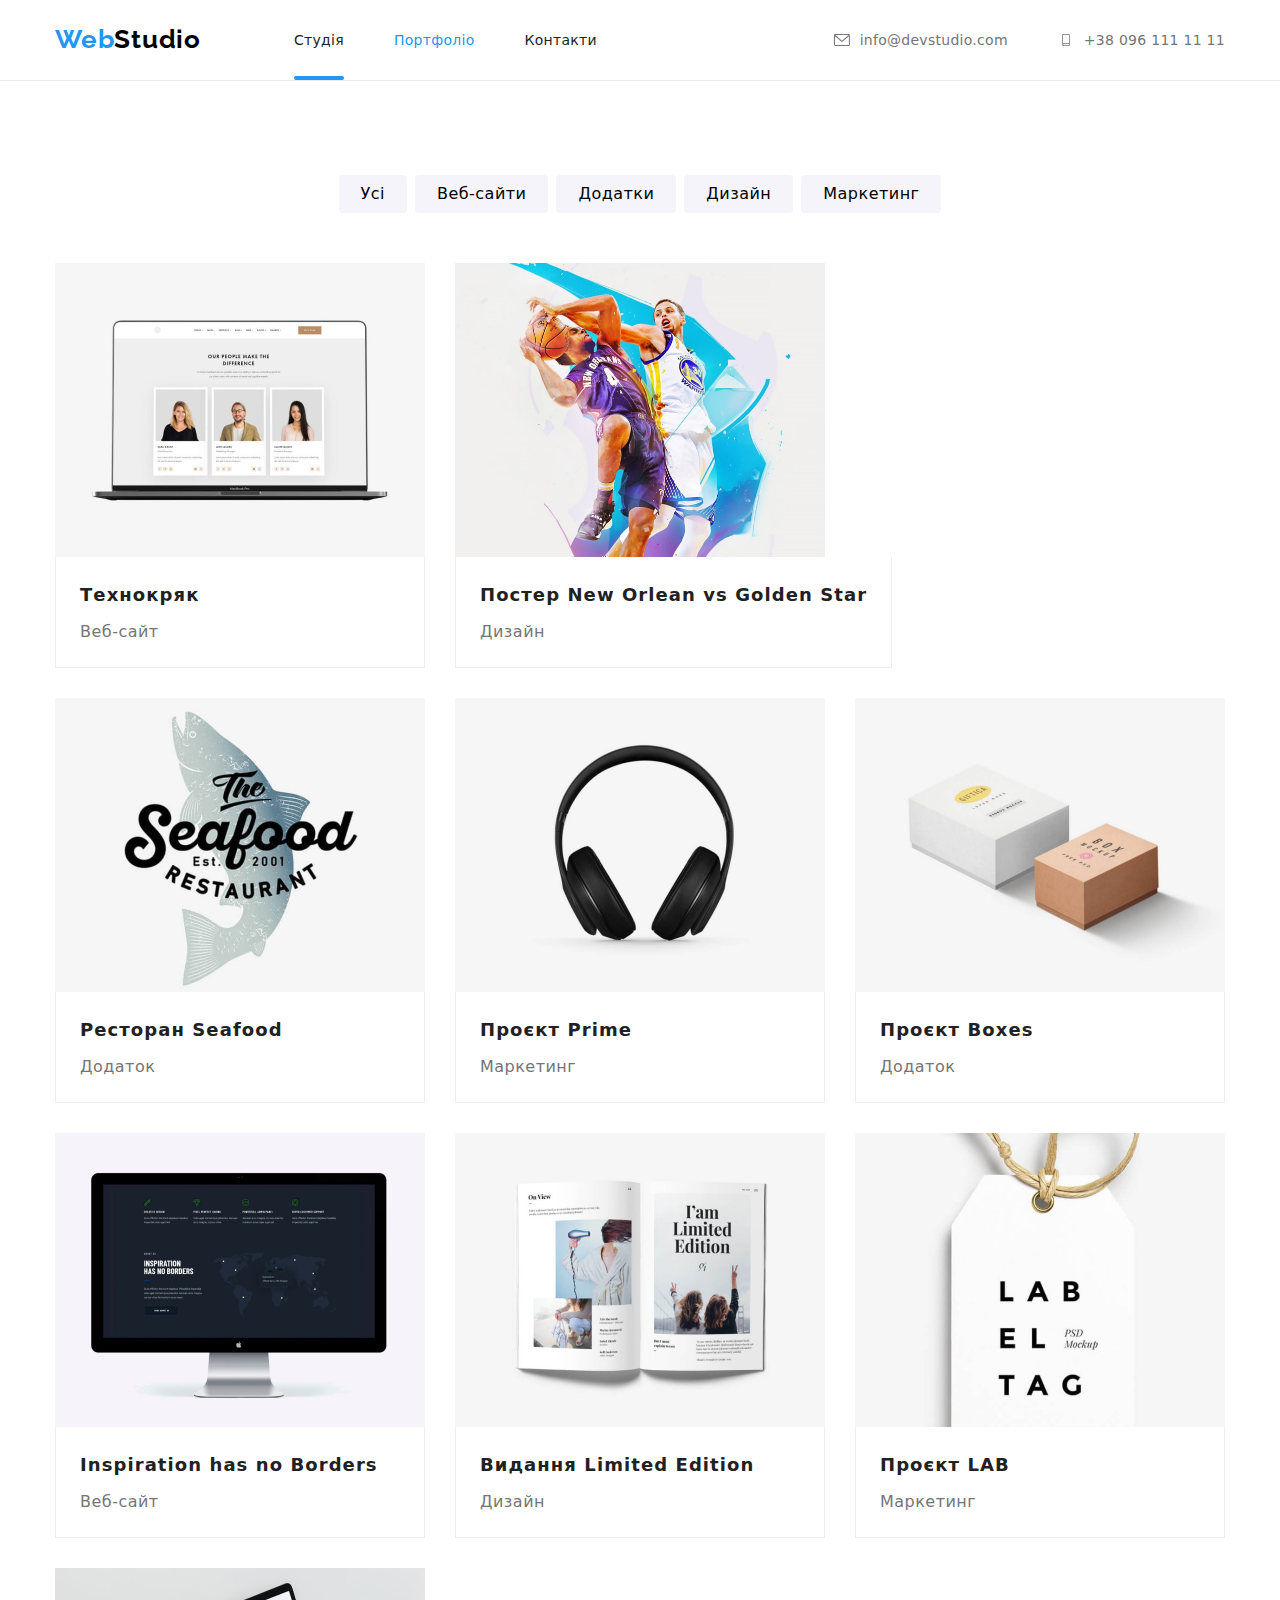
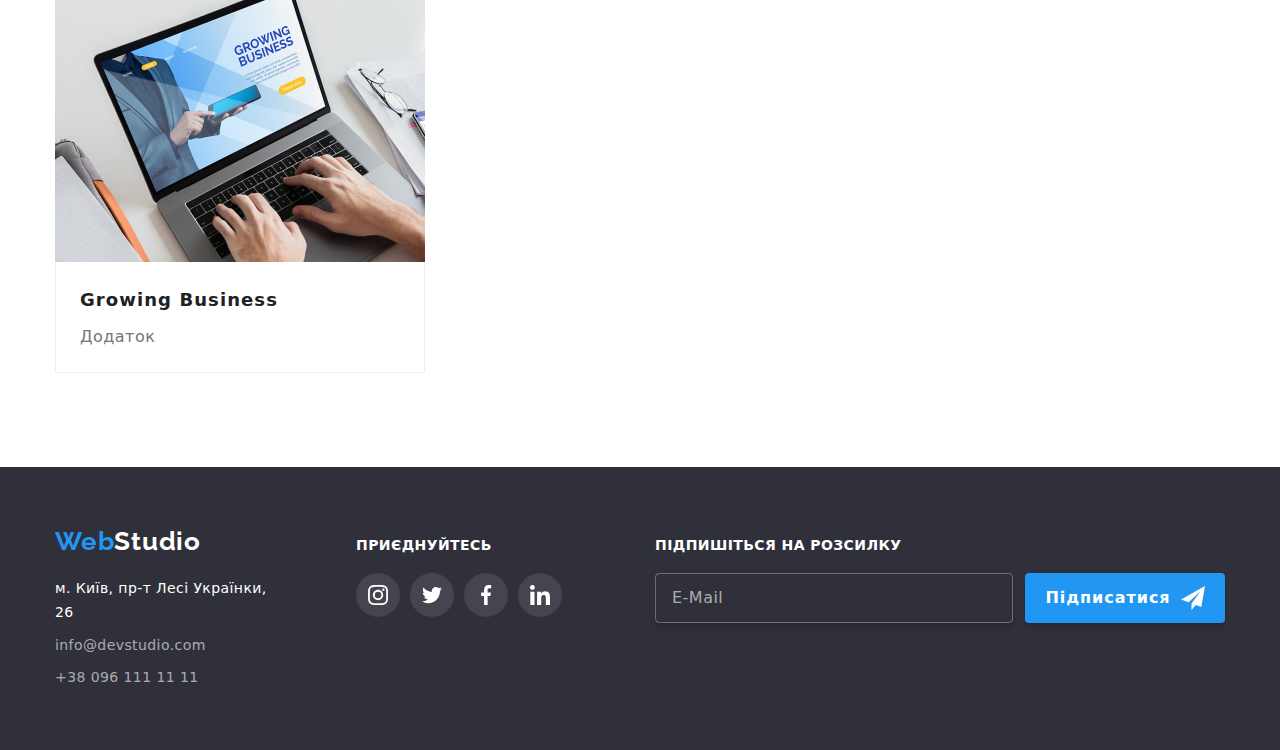
==== portfolio.html @ 6790bcce "Initial commit" ====
<!DOCTYPE html>
<html lang="en">
  <head>
    <meta charset="UTF-8" />
    <meta name="viewport" content="width=device-width, initial-scale=1.0" />
    <title>Портфоліо</title>
    <link rel="stylesheet" href="./css/main.min.css" />
    <link rel="preconnect" href="https://fonts.googleapis.com" />
    <link rel="preconnect" href="https://fonts.gstatic.com" crossorigin />
    <link
      rel="stylesheet"
      href="https://cdnjs.cloudflare.com/ajax/libs/modern-normalize/2.0.0/modern-normalize.min.css"
    />
    <link
      href="https://fonts.googleapis.com/css2?family=Raleway:wght@700&family=Roboto:wght@400;500;700;900&display=swap"
      rel="stylesheet"
    />
  </head>
  <body>
    <header>
      <div class="container">
        <nav class="nav">
          <a href="./index.html" class="nav__logo"
            >Web<span style="color: #000">Studio</span></a
          >

          <ul class="nav__list">
            <li class="nav__item">
              <a href="./index.html" class="nav__page nav__page-current">Студія</a>
            </li>
            <li class="nav__item">
              <a href="./portfolio.html" class="nav__page" style="color: #2196f3"
                >Портфоліо</a
              >
            </li>
            <li class="nav__item"><a href="" class="nav__page">Контакти</a></li>
          </ul>
        </nav>
        <ul class="header-list">
          <li class="header-list__item">
            <a href="mailto:info@devstudio.com" class="header-list__link"
              ><svg class="header-list__icon" width="16" height="12">
                <use href="./images/symbol-defs.svg#icon-envelope"></use>
              </svg>
              info@devstudio.com
            </a>
          </li>
          <li class="header-list__item">
            <a href="tel:+380961111111" class="header-list__link"
              ><svg class="header-list__icon" width="16" height="12">
                <use href="./images/symbol-defs.svg#icon-smartphone"></use>
              </svg>
              +38 096 111 11 11</a
            >
          </li>
        </ul>
      </div>
    </header>
    <main>
      <section>
        <div class="container">
          <!-- <h1>Портфоліо</h1> -->
          <ul class="filter-list">
            <li class="filter-list__item">
              <button type="button" class="filter-list__btn">Усі</button>
            </li>
            <li class="filter-list__item">
              <button type="button" class="filter-list__btn">Веб-сайти</button>
            </li>
            <li class="filter-list__item">
              <button type="button" class="filter-list__btn">Додатки</button>
            </li>
            <li class="filter-list__item">
              <button type="button" class="filter-list__btn">Дизайн</button>
            </li>
            <li class="filter-list__item">
              <button type="button" class="filter-list__btn">Маркетинг</button>
            </li>
          </ul>
          <ul class="cards-list">
            <li class="cards-list__item">
              <a href="" class="cards-list__card">
                <div class="cards-list__thumb">
                  <img
                    src="./images/project1.jpg"
                    alt="Ноутбук з карточками членів команди"
                    width="370"
                    height="294"
                  />
                  <div class="cards-list__filling">
                    <p class="cards-list__text">
                      Ресурс пропонує комплексні пропозиції з різним рівнем
                      функціоналу та сервісів. Все це дозволить відвідувачу
                      отримати вичерпні відомості про компанію чи приватну
                      особу.
                    </p>
                  </div>
                </div>
                <div class="cards-list__border">
                  <h2 class="cards-list__sub-title">Технокряк</h2>
                  <p class="cards-list__filter">Веб-сайт</p>
                </div>
              </a>
            </li>
            <li class="cards-list__item">
              <a href="" class="cards-list__card"
                ><div class="cards-list__thumb">
                  <img
                    src="./images/project2.jpg"
                    alt="Постер з баскетболістами"
                    width="370"
                    height="294"
                  />
                  <div class="cards-list__filling">
                    <p class="cards-list__text">
                      Ресурс пропонує комплексні пропозиції з різним рівнем
                      функціоналу та сервісів. Все це дозволить відвідувачу
                      отримати вичерпні відомості про компанію чи приватну
                      особу.
                    </p>
                  </div>
                </div>
                <div class="cards-list__border">
                  <h2 class="cards-list__sub-title">
                    Постер New Orlean vs Golden Star
                  </h2>
                  <p class="cards-list__filter">Дизайн</p>
                </div>
              </a>
            </li>
            <li class="cards-list__item">
              <a href="" class="cards-list__card"
                ><div class="cards-list__thumb">
                  <img
                    src="./images/project3.jpg"
                    width="370"
                    height="294"
                    alt="Емблема ресторану"
                  />
                  <div class="cards-list__filling">
                    <p class="cards-list__text">
                      Ресурс пропонує комплексні пропозиції з різним рівнем
                      функціоналу та сервісів. Все це дозволить відвідувачу
                      отримати вичерпні відомості про компанію чи приватну
                      особу.
                    </p>
                  </div>
                </div>
                <div class="cards-list__border">
                  <h2 class="cards-list__sub-title">Ресторан Seafood</h2>
                  <p class="cards-list__filter">Додаток</p>
                </div>
              </a>
            </li>
            <li class="cards-list__item">
              <a href="" class="cards-list__card"
                ><div class="cards-list__thumb">
                  <img
                    src="./images/project4.jpg"
                    width="370"
                    height="294"
                    alt="Безпровідні навушники"
                  />
                  <div class="cards-list__filling">
                    <p class="cards-list__text">
                      Ресурс пропонує комплексні пропозиції з різним рівнем
                      функціоналу та сервісів. Все це дозволить відвідувачу
                      отримати вичерпні відомості про компанію чи приватну
                      особу.
                    </p>
                  </div>
                </div>
                <div class="cards-list__border">
                  <h2 class="cards-list__sub-title">Проєкт Prime</h2>
                  <p class="cards-list__filter">Маркетинг</p>
                </div>
              </a>
            </li>
            <li class="cards-list__item">
              <a href="" class="cards-list__card"
                ><div class="cards-list__thumb">
                  <img
                    src="./images/project5.jpg"
                    width="370"
                    height="294"
                    alt="Маленькі кообочки"
                  />
                  <div class="cards-list__filling">
                    <p class="cards-list__text">
                      Ресурс пропонує комплексні пропозиції з різним рівнем
                      функціоналу та сервісів. Все це дозволить відвідувачу
                      отримати вичерпні відомості про компанію чи приватну
                      особу.
                    </p>
                  </div>
                </div>
                <div class="cards-list__border">
                  <h2 class="cards-list__sub-title">Проєкт Boxes</h2>
                  <p class="cards-list__filter">Додаток</p>
                </div>
              </a>
            </li>
            <li class="cards-list__item">
              <a href="" class="cards-list__card"
                ><div class="cards-list__thumb">
                  <img
                    src="./images/project6.jpg"
                    width="370"
                    height="294"
                    alt="Монітор комп'ютера"
                  />
                  <div class="cards-list__filling">
                    <p class="cards-list__text">
                      Ресурс пропонує комплексні пропозиції з різним рівнем
                      функціоналу та сервісів. Все це дозволить відвідувачу
                      отримати вичерпні відомості про компанію чи приватну
                      особу.
                    </p>
                  </div>
                </div>
                <div class="cards-list__border">
                  <h2 class="cards-list__sub-title">
                    Inspiration has no Borders
                  </h2>
                  <p class="cards-list__filter">Веб-сайт</p>
                </div>
              </a>
            </li>
            <li class="cards-list__item">
              <a href="" class="cards-list__card"
                ><div class="cards-list__thumb">
                  <img
                    src="./images/project7.jpg"
                    width="370"
                    height="294"
                    alt="Глянцевий журнал"
                  />
                  <div class="cards-list__filling">
                    <p class="cards-list__text">
                      Ресурс пропонує комплексні пропозиції з різним рівнем
                      функціоналу та сервісів. Все це дозволить відвідувачу
                      отримати вичерпні відомості про компанію чи приватну
                      особу.
                    </p>
                  </div>
                </div>
                <div class="cards-list__border">
                  <h2 class="cards-list__sub-title">Видання Limited Edition</h2>
                  <p class="cards-list__filter">Дизайн</p>
                </div>
              </a>
            </li>
            <li class="cards-list__item">
              <a href="" class="cards-list__card"
                ><div class="cards-list__thumb">
                  <img
                    src="./images/project8.jpg"
                    width="370"
                    height="294"
                    alt="Бірка"
                  />
                  <div class="cards-list__filling">
                    <p class="cards-list__text">
                      Ресурс пропонує комплексні пропозиції з різним рівнем
                      функціоналу та сервісів. Все це дозволить відвідувачу
                      отримати вичерпні відомості про компанію чи приватну
                      особу.
                    </p>
                  </div>
                </div>
                <div class="cards-list__border">
                  <h2 class="cards-list__sub-title">Проєкт LAB</h2>
                  <p class="cards-list__filter">Маркетинг</p>
                </div>
              </a>
            </li>
            <li class="cards-list__item">
              <a href="" class="cards-list__card"
                ><div class="cards-list__thumb">
                  <img
                    src="./images/project9.jpg"
                    width="370"
                    height="294"
                    alt="Руки людини на клавіатурі ноутбука"
                  />
                  <div class="cards-list__filling">
                    <p class="cards-list__text">
                      Ресурс пропонує комплексні пропозиції з різним рівнем
                      функціоналу та сервісів. Все це дозволить відвідувачу
                      отримати вичерпні відомості про компанію чи приватну
                      особу.
                    </p>
                  </div>
                </div>
                <div class="cards-list__border">
                  <h2 class="cards-list__sub-title">Growing Business</h2>
                  <p class="cards-list__filter">Додаток</p>
                </div>
              </a>
            </li>
          </ul>
        </div>
      </section>
    </main>
    <footer class="footer">
      <div class="container">
        <div class="footer__main-block">
          <a href="./index.html" class="logo footer__logo"
            >Web<span style="color: #fff">Studio</span></a
          >
          <address>
            <p class="footer__adress">м. Київ, пр-т Лесі Українки, 26</p>
            <a href="mailto:info@devstudio.com" class="footer__appeal"
              >info@devstudio.com</a
            >
            <a href="tel:+380961111111" class="footer__appeal"
              >+38 096 111 11 11</a
            >
          </address>
        </div>
        <div class="footer__social">
          <p class="footer__header">Приєднуйтесь</p>
          <ul class="footer__socialmed">
            <li class="footer__link">
              <a href="" class="footer__icon"
                ><svg width="20" height="20">
                  <use
                    href="./images/symbol-defs.svg#icon-instagram"
                  ></use></svg></a>
            </li>
            <li class="footer__link">
              <a href="" class="footer__icon"
                ><svg width="20" height="20">
                  <use
                    href="./images/symbol-defs.svg#icon-twitter-1"
                  ></use></svg ></a>
            </li>
            <li class="footer__link">
              <a href="" class="footer__icon"
                ><svg width="20" height="20">
                  <use href="./images/symbol-defs.svg#icon-facebook"></use></svg></a>
            </li>
            <li class="footer__link">
              <a href="" class="footer__icon"
                ><svg width="20" height="20">
                  <use href="./images/symbol-defs.svg#icon-linkedin"></use></svg ></a>
            </li>
          </ul>
        </div>
        <div class="footer__email-block">
          <h2 class="footer__email-header">Підпишіться на розсилку</h2>
          <form class="footer__form">
            <input
              type="email"
              name="email"
              placeholder="E-Mail"
              class="footer__input"
            />
            <button class="footer__button" type="submit">
              <span class="footer__button-text">Підписатися</span>
              <svg width="24" height="24">
                <use href="./images/symbol-defs.svg#icon-send"></use>
              </svg>
            </button>
          </form>
        </div>
      </div>
    </footer>
  </body>
</html>
---- css/main.min.css ----
body{font-family:"Roboto",sans-serif;letter-spacing:.02em;font-weight:500;font-size:14px;color:#212121;margin:0;padding:0}.container{width:1200px;margin-left:auto;margin-right:auto;padding-left:15px;padding-right:15px}header{border-bottom:1px #ececec solid}header .container{display:-webkit-box;display:-ms-flexbox;display:flex;-webkit-box-align:center;-ms-flex-align:center;align-items:center}h1,h2,h3,ul,p{margin-top:0;margin-bottom:0;padding:0}section{padding-top:94px;padding-bottom:94px}img{display:block}ul{list-style-type:none}.header-list{display:-webkit-box;display:-ms-flexbox;display:flex;margin-left:auto;white-space:nowrap}.header-list .header-list__item+.header-list__item{margin-left:50px}.header-list__link{display:-webkit-box;display:-ms-flexbox;display:flex;-webkit-box-align:center;-ms-flex-align:center;align-items:center;padding-top:32px;padding-bottom:32px;color:#757575;text-decoration:none;-webkit-transition:color 250ms cubic-bezier(0.4, 0, 0.2, 1);transition:color 250ms cubic-bezier(0.4, 0, 0.2, 1)}.header-list__link:hover,.header-list__link:focus{color:#2196f3}.header-list__icon{fill:#757575;margin-right:10px;-webkit-transition:fill 250ms cubic-bezier(0.4, 0, 0.2, 1);transition:fill 250ms cubic-bezier(0.4, 0, 0.2, 1)}.header-list__link:hover .header-list__icon,.header-list__link:focus .header-list__icon{fill:#2196f3}.nav{display:-webkit-box;display:-ms-flexbox;display:flex;-webkit-box-align:center;-ms-flex-align:center;align-items:center}.nav__list{display:-webkit-box;display:-ms-flexbox;display:flex;-webkit-box-align:center;-ms-flex-align:center;align-items:center}.nav__item:not(:first-child){margin-left:50px}.nav__logo{display:inline-block;font-family:"Raleway",sans-serif;text-decoration:none;font-weight:700;font-size:26px;letter-spacing:.03em;color:#2196f3;margin-right:93px}.nav__page{display:block;text-decoration:none;font-weight:500;font-size:14px;letter-spacing:.02em;color:#212121;padding-top:32px;padding-bottom:32px;-webkit-transition:color 250ms cubic-bezier(0.4, 0, 0.2, 1);transition:color 250ms cubic-bezier(0.4, 0, 0.2, 1)}.nav__page:hover,.nav__page:focus{color:#2196f3}.nav__page-current{position:relative}.nav__page-current::after{content:"";display:block;border-radius:2px;width:100%;height:4px;background:#2196f3;position:absolute;left:0;bottom:0}.hero{background-color:#2f303a;padding-bottom:280px;text-align:center;padding-top:200px;padding-bottom:200px;background-image:-webkit-gradient(linear, left top, left bottom, from(rgba(47, 48, 58, 0.4)), to(rgba(47, 48, 58, 0.4))),url(../images/background-img.jpg);background-image:linear-gradient(rgba(47, 48, 58, 0.4), rgba(47, 48, 58, 0.4)),url(../images/background-img.jpg);background-size:cover;background-position:center;max-width:1600px;margin-right:auto;margin-left:auto}.hero__h1{display:inline-block;font-weight:900;font-size:44px;line-height:136%;letter-spacing:.06em;text-transform:uppercase;text-align:center;color:#fff;width:696px;min-height:120px;margin-bottom:30px}.hero__main-but{display:block;background-color:#2196f3;min-width:216px;height:50px;border-radius:4px;border:none;-webkit-box-shadow:0 4px 4px 0 rgba(0,0,0,.15);box-shadow:0 4px 4px 0 rgba(0,0,0,.15);color:#fff;font-weight:700;font-size:16px;line-height:187%;letter-spacing:.06em;text-align:center;cursor:pointer;margin:auto;-webkit-transition:background-color 250ms cubic-bezier(0.4, 0, 0.2, 1);transition:background-color 250ms cubic-bezier(0.4, 0, 0.2, 1)}.hero__main-but:active{background-color:#188ce8}.backdrop{position:fixed;top:0;left:0;width:100%;height:100%;background:rgba(0,0,0,.2);z-index:2;-webkit-transform:scale(100%);transform:scale(100%);-webkit-transition:visibility 250ms cubic-bezier(0.4, 0, 0.2, 1),opacity 250ms cubic-bezier(0.4, 0, 0.2, 1);transition:visibility 250ms cubic-bezier(0.4, 0, 0.2, 1),opacity 250ms cubic-bezier(0.4, 0, 0.2, 1)}.backdrop.is-hidden{opacity:0;visibility:hidden;pointer-events:none}.modal{position:absolute;top:50%;left:50%;-webkit-transform:translate(-50%, -50%) scale(1);transform:translate(-50%, -50%) scale(1);border-radius:4px;min-width:528px;height:581px;-webkit-box-shadow:0 2px 1px 0 rgba(0,0,0,.2),0 1px 1px 0 rgba(0,0,0,.14),0 1px 3px 0 rgba(0,0,0,.12);box-shadow:0 2px 1px 0 rgba(0,0,0,.2),0 1px 1px 0 rgba(0,0,0,.14),0 1px 3px 0 rgba(0,0,0,.12);background:#fff;-webkit-transition:-webkit-transform 250ms cubic-bezier(0.4, 0, 0.2, 1);transition:-webkit-transform 250ms cubic-bezier(0.4, 0, 0.2, 1);transition:transform 250ms cubic-bezier(0.4, 0, 0.2, 1);transition:transform 250ms cubic-bezier(0.4, 0, 0.2, 1), -webkit-transform 250ms cubic-bezier(0.4, 0, 0.2, 1)}.backdrop.is-hidden .modal.is-hidden{-webkit-transform:translate(-50%, -50%) scale(0.2);transform:translate(-50%, -50%) scale(0.2)}.modal__button{position:absolute;top:8px;right:8px;border-radius:50%;border:1px solid rgba(0,0,0,.1);background-color:#fff;cursor:pointer;display:-webkit-box;display:-ms-flexbox;display:flex;-webkit-box-align:center;-ms-flex-align:center;align-items:center;-webkit-box-pack:center;-ms-flex-pack:center;justify-content:center;width:30px;height:30px;-webkit-transition:fill 250ms cubic-bezier(0.4, 0, 0.2, 1);transition:fill 250ms cubic-bezier(0.4, 0, 0.2, 1)}.modal__button:hover,.modal__button:focus{fill:#2196f3}.modal-form{width:528px;padding-top:40px;padding-left:40px;padding-right:40px;padding-bottom:40px}.modal-form__header{font-weight:700;font-size:20px;letter-spacing:.03em;text-align:center;color:#212121;margin-left:auto;margin-right:auto;margin-bottom:12px}.modal-form__box{display:-webkit-box;display:-ms-flexbox;display:flex;-webkit-box-orient:vertical;-webkit-box-direction:normal;-ms-flex-direction:column;flex-direction:column;position:relative;margin-left:auto;margin-right:auto;margin-top:10px;width:448px;height:58px}.modal-form__label{display:-webkit-box;display:-ms-flexbox;display:flex;-webkit-box-align:center;-ms-flex-align:center;align-items:center;-webkit-box-pack:start;-ms-flex-pack:start;justify-content:flex-start;font-weight:400;font-size:12px;letter-spacing:.01em;color:#757575}.modal-form__input{outline:none;border:1px solid rgba(33,33,33,.2);border-radius:4px;width:448px;height:40px;padding-left:34px;margin-top:4px;-webkit-transition:border 250ms cubic-bezier(0.4, 0, 0.2, 1);transition:border 250ms cubic-bezier(0.4, 0, 0.2, 1)}.modal-form__input:hover,.modal-form__input:focus{border:1px solid #2196f3}.modal-form__icon{position:absolute;top:28px;left:12px;-webkit-transition:fill 250ms cubic-bezier(0.4, 0, 0.2, 1);transition:fill 250ms cubic-bezier(0.4, 0, 0.2, 1)}.modal-form__input:hover+.modal-form__icon,.modal-form__input:focus+.modal-form__icon{fill:#2196f3}.modal-form__comment{display:-webkit-box;display:-ms-flexbox;display:flex;-webkit-box-orient:vertical;-webkit-box-direction:normal;-ms-flex-direction:column;flex-direction:column;position:relative;margin-left:auto;margin-right:auto;margin-bottom:20px;margin-top:10px;width:448px}.modal-form__texarea{display:block;outline:none;border:1px solid rgba(33,33,33,.2);border-radius:4px;width:448px;height:120px;margin-top:4px;padding-left:16px;padding-top:12px;resize:none;-webkit-transition:border 250ms cubic-bezier(0.4, 0, 0.2, 1);transition:border 250ms cubic-bezier(0.4, 0, 0.2, 1)}.modal-form__texarea::-webkit-input-placeholder{font-weight:400;font-size:12px;letter-spacing:.01em;color:rgba(117,117,117,.5)}.modal-form__texarea::-moz-placeholder{font-weight:400;font-size:12px;letter-spacing:.01em;color:rgba(117,117,117,.5)}.modal-form__texarea:-ms-input-placeholder{font-weight:400;font-size:12px;letter-spacing:.01em;color:rgba(117,117,117,.5)}.modal-form__texarea::-ms-input-placeholder{font-weight:400;font-size:12px;letter-spacing:.01em;color:rgba(117,117,117,.5)}.modal-form__texarea::placeholder{font-weight:400;font-size:12px;letter-spacing:.01em;color:rgba(117,117,117,.5)}.modal-form__texarea:hover,.modal-form__texarea:focus{border:1px solid #2196f3}.modal-form__checkbox-label{display:-webkit-box;display:-ms-flexbox;display:flex;-webkit-box-pack:center;-ms-flex-pack:center;justify-content:center;font-weight:400;font-size:14px;line-height:171%;letter-spacing:.03em;color:#757575}.modal-form__checkbox-input{-webkit-appearance:none;-moz-appearance:none;appearance:none}.modal-form__checkbox-icon{display:-webkit-box;display:-ms-flexbox;display:flex;-webkit-box-align:center;-ms-flex-align:center;align-items:center;border-radius:2px;border:#212121 2px solid;width:16px;height:15px;margin-right:8px;background-image:url(../images/icon-check.svg);background-size:contain;background-repeat:no-repeat;background-origin:border;background-position:center;-webkit-transition:background-color 250ms cubic-bezier(0.4, 0, 0.2, 1),border 250ms cubic-bezier(0.4, 0, 0.2, 1);transition:background-color 250ms cubic-bezier(0.4, 0, 0.2, 1),border 250ms cubic-bezier(0.4, 0, 0.2, 1)}.modal-form__checkbox-icon:hover{border:#2196f3 2px solid}.modal-form__checkbox-input:focus+.modal-form__checkbox-icon{border:#2196f3 2px solid}.modal-form__checkbox-input:checked+.modal-form__checkbox-icon{background-color:#188ce8;fill:#fff;border:none}.modal-form__checkbox-text{display:block;text-align:center}.modal-form__contract{color:#2196f3;margin-left:4px}.modal-form__btn{margin-top:30px;border:none;border-radius:4px;width:200px;height:50px;-webkit-box-shadow:0 4px 4px 0 rgba(0,0,0,.15);box-shadow:0 4px 4px 0 rgba(0,0,0,.15);background-color:#2196f3;font-family:"Roboto",sans-serif;font-weight:700;font-size:16px;line-height:1.875;letter-spacing:.06em;text-align:center;color:#fff;-webkit-transition:background-color 250ms cubic-bezier(0.4, 0, 0.2, 1);transition:background-color 250ms cubic-bezier(0.4, 0, 0.2, 1)}.modal-form__btn:hover,.modal-form__btn:focus{background-color:#188ce8}.benefit{font-weight:400;line-height:171%;letter-spacing:.03em;color:#757575;padding-bottom:0}.benefit__block{display:-webkit-box;display:-ms-flexbox;display:flex;-ms-flex-wrap:wrap;flex-wrap:wrap}.benefit__block .benefit__item{width:270px}.benefit__block .benefit__item+.benefit__item{margin-left:30px}.benefit__background-icon{display:-webkit-box;display:-ms-flexbox;display:flex;-webkit-box-pack:center;-ms-flex-pack:center;justify-content:center;-webkit-box-align:center;-ms-flex-align:center;align-items:center;background-color:#f5f4fa;width:270px;height:120px;border-radius:4px;margin-bottom:30px}.benefit__h3{font-weight:700;letter-spacing:.03em;text-transform:uppercase;color:#212121;font-size:14px;margin-bottom:10px}.photo-block__h2{font-weight:700;font-size:36px;letter-spacing:.03em;text-align:center;margin-bottom:50px;color:#212121}.photo-block__images{display:-webkit-box;display:-ms-flexbox;display:flex;-ms-flex-wrap:wrap;flex-wrap:wrap;margin-left:-30px}.photo-block__item{position:relative;margin-left:30px}.photo-block__content{position:absolute;left:0;bottom:0;display:-webkit-box;display:-ms-flexbox;display:flex;width:100%;height:70px;background:rgba(47,48,58,.8);-webkit-box-align:center;-ms-flex-align:center;align-items:center;-webkit-box-pack:center;-ms-flex-pack:center;justify-content:center}.photo-block__text{font-weight:700;font-size:14px;letter-spacing:.03em;text-transform:uppercase;color:#fff}.team{background-color:#f5f4fa}.team__title{font-weight:700;font-size:36px;letter-spacing:.03em;text-align:center;margin-bottom:50px}.team__list{display:-webkit-box;display:-ms-flexbox;display:flex;-ms-flex-wrap:wrap;flex-wrap:wrap;margin-left:-30px}.team__item{width:270px;margin-left:30px}.members{padding-top:30px;padding-bottom:30px;border-radius:0 0 4px 4px;width:270px;-webkit-box-shadow:0 2px 1px 0 rgba(0,0,0,.2),0 1px 1px 0 rgba(0,0,0,.14),0 1px 3px 0 rgba(0,0,0,.12);box-shadow:0 2px 1px 0 rgba(0,0,0,.2),0 1px 1px 0 rgba(0,0,0,.14),0 1px 3px 0 rgba(0,0,0,.12);background:#fff}.members__name{font-weight:500;font-size:16px;letter-spacing:.03em;text-align:center}.members__profesion{font-weight:400;font-size:16px;letter-spacing:.03em;color:#757575;text-align:center;margin-top:10px}.members__socialmedia{display:-webkit-box;display:-ms-flexbox;display:flex;-webkit-box-align:center;-ms-flex-align:center;align-items:center;-webkit-box-pack:center;-ms-flex-pack:center;justify-content:center;margin-top:16px;gap:10px}.members__socialmedia-link{display:-webkit-box;display:-ms-flexbox;display:flex;-webkit-box-align:center;-ms-flex-align:center;align-items:center;-webkit-box-pack:center;-ms-flex-pack:center;justify-content:center;border-radius:50%;width:45px;height:44px;outline:none;fill:#afb1b8;margin-top:0;-webkit-transition:background-color 250ms cubic-bezier(0.4, 0, 0.2, 1),fill 250ms cubic-bezier(0.4, 0, 0.2, 1);transition:background-color 250ms cubic-bezier(0.4, 0, 0.2, 1),fill 250ms cubic-bezier(0.4, 0, 0.2, 1)}.members__socialmedia-link:hover,.members__socialmedia-link:focus{fill:#fff;background-color:#188ce8}.clients__header{font-weight:700;font-size:36px;letter-spacing:.03em;text-align:center;color:#212121}.clients__list{display:-webkit-box;display:-ms-flexbox;display:flex;-webkit-box-pack:center;-ms-flex-pack:center;justify-content:center;-webkit-box-align:center;-ms-flex-align:center;align-items:center;gap:30px;margin-top:50px}.clients__icon{display:-webkit-box;display:-ms-flexbox;display:flex;-webkit-box-pack:center;-ms-flex-pack:center;justify-content:center;-webkit-box-align:center;-ms-flex-align:center;align-items:center;fill:#afb1b8;border:1px solid #afb1b8;outline:none;border-radius:4px;width:170px;height:92px;-webkit-transition:border 250ms cubic-bezier(0.4, 0, 0.2, 1),fill 250ms cubic-bezier(0.4, 0, 0.2, 1);transition:border 250ms cubic-bezier(0.4, 0, 0.2, 1),fill 250ms cubic-bezier(0.4, 0, 0.2, 1)}.clients__icon:hover,.clients__icon:focus{fill:#2196f3;border:1px solid #188ce8}.footer{background-color:#2f303a;padding-top:60px;padding-bottom:60px}.footer .container{display:-webkit-box;display:-ms-flexbox;display:flex;-webkit-box-align:baseline;-ms-flex-align:baseline;align-items:baseline}.footer__main-block{margin-right:70px;width:231px}.footer__logo{display:block;margin-bottom:20px;font-family:"Raleway",sans-serif;text-decoration:none;font-weight:700;font-size:26px;letter-spacing:.03em;color:#2196f3}.footer__adress{font-weight:400;font-size:14px;line-height:171%;letter-spacing:.03em;color:#fff;font-style:normal;margin-bottom:9px}.footer__appeal{display:block;font-weight:400;line-height:171%;letter-spacing:.03em;color:rgba(255,255,255,.6);text-decoration:none;font-style:normal;-webkit-transition:color 250ms cubic-bezier(0.4, 0, 0.2, 1);transition:color 250ms cubic-bezier(0.4, 0, 0.2, 1)}.footer__appeal:not(:last-child){margin-bottom:9px}.footer__appeal:hover,.footer__appeal:focus{color:rgba(255,255,255,.7450980392)}.footer__header{font-weight:700;font-size:14px;letter-spacing:.03em;text-transform:uppercase;color:#fff}.footer__socialmed{display:-webkit-box;display:-ms-flexbox;display:flex;-webkit-box-align:center;-ms-flex-align:center;align-items:center;gap:10px;margin-top:20px}.footer__icon{display:-webkit-box;display:-ms-flexbox;display:flex;-webkit-box-align:center;-ms-flex-align:center;align-items:center;-webkit-box-pack:center;-ms-flex-pack:center;justify-content:center;background-color:rgba(255,255,255,.1);border-radius:50%;width:44px;height:44px;fill:#fff;-webkit-transition:background-color 250ms cubic-bezier(0.4, 0, 0.2, 1);transition:background-color 250ms cubic-bezier(0.4, 0, 0.2, 1)}.footer__icon:hover,.footer__icon:focus{background-color:#2196f3}.footer__email-block{display:-webkit-box;display:-ms-flexbox;display:flex;-webkit-box-orient:vertical;-webkit-box-direction:normal;-ms-flex-direction:column;flex-direction:column;margin-left:93px}.footer__email-header{font-weight:700;font-size:14px;letter-spacing:.03em;text-transform:uppercase;color:#fff}.footer__form{display:-webkit-box;display:-ms-flexbox;display:flex;-webkit-box-align:center;-ms-flex-align:center;align-items:center;gap:12px}.footer__input{border:1px solid rgba(255,255,255,.3);border-radius:4px;width:358px;height:50px;-webkit-box-shadow:0 4px 4px 0 rgba(0,0,0,.15);box-shadow:0 4px 4px 0 rgba(0,0,0,.15);background:rgba(33,150,243,0);margin-top:20px;padding-left:16px;color:#fff}.footer__input::-webkit-input-placeholder{font-weight:400;font-size:16px;line-height:125%;letter-spacing:.03em;color:rgba(255,255,255,.6)}.footer__input::-moz-placeholder{font-weight:400;font-size:16px;line-height:125%;letter-spacing:.03em;color:rgba(255,255,255,.6)}.footer__input:-ms-input-placeholder{font-weight:400;font-size:16px;line-height:125%;letter-spacing:.03em;color:rgba(255,255,255,.6)}.footer__input::-ms-input-placeholder{font-weight:400;font-size:16px;line-height:125%;letter-spacing:.03em;color:rgba(255,255,255,.6)}.footer__input::placeholder{font-weight:400;font-size:16px;line-height:125%;letter-spacing:.03em;color:rgba(255,255,255,.6)}.footer__button{display:-webkit-box;display:-ms-flexbox;display:flex;-webkit-box-align:center;-ms-flex-align:center;align-items:center;-webkit-box-pack:center;-ms-flex-pack:center;justify-content:center;gap:10px;border-radius:4px;width:200px;height:50px;margin-top:20px;-webkit-box-shadow:0 4px 4px 0 rgba(0,0,0,.15);box-shadow:0 4px 4px 0 rgba(0,0,0,.15);background:#2196f3;border:none;-webkit-transition:background-color 250ms cubic-bezier(0.4, 0, 0.2, 1);transition:background-color 250ms cubic-bezier(0.4, 0, 0.2, 1)}.footer__button:hover,.footer__button:focus{background-color:#188ce8}.footer__button-text{font-weight:700;font-size:16px;line-height:187%;letter-spacing:.06em;text-align:center;color:#fff}.filter-list{display:-webkit-box;display:-ms-flexbox;display:flex;-webkit-box-align:center;-ms-flex-align:center;align-items:center;-webkit-box-pack:center;-ms-flex-pack:center;justify-content:center;margin-bottom:50px;gap:8px}.filter-list__btn{background-color:#f5f4fa;font-weight:500;font-size:16px;line-height:162%;letter-spacing:.03em;text-align:center;height:38px;cursor:pointer;border-radius:4px;border:rgba(0,0,0,0);padding-top:6px;padding-bottom:6px;padding-left:22px;padding-right:22px;-webkit-transition:background-color 250ms cubic-bezier(0.4, 0, 0.2, 1),color 250ms cubic-bezier(0.4, 0, 0.2, 1),-webkit-box-shadow 250ms cubic-bezier(0.4, 0, 0.2, 1);transition:background-color 250ms cubic-bezier(0.4, 0, 0.2, 1),color 250ms cubic-bezier(0.4, 0, 0.2, 1),-webkit-box-shadow 250ms cubic-bezier(0.4, 0, 0.2, 1);transition:background-color 250ms cubic-bezier(0.4, 0, 0.2, 1),color 250ms cubic-bezier(0.4, 0, 0.2, 1),box-shadow 250ms cubic-bezier(0.4, 0, 0.2, 1);transition:background-color 250ms cubic-bezier(0.4, 0, 0.2, 1),color 250ms cubic-bezier(0.4, 0, 0.2, 1),box-shadow 250ms cubic-bezier(0.4, 0, 0.2, 1),-webkit-box-shadow 250ms cubic-bezier(0.4, 0, 0.2, 1)}.filter-list__btn:hover,.filter-list__btn:focus,.filter-list__btn:active{color:#fff;background:#2196f3;-webkit-box-shadow:0 2px 2px 0 rgba(0,0,0,.12),0 1px 2px 0 rgba(0,0,0,.08),0 3px 1px 0 rgba(0,0,0,.1);box-shadow:0 2px 2px 0 rgba(0,0,0,.12),0 1px 2px 0 rgba(0,0,0,.08),0 3px 1px 0 rgba(0,0,0,.1)}.cards-list{display:-webkit-box;display:-ms-flexbox;display:flex;-ms-flex-wrap:wrap;flex-wrap:wrap;gap:30px}.cards-list__card{text-decoration:none;display:block;-webkit-box-shadow:none;box-shadow:none;-webkit-transition-property:-webkit-box-shadow;transition-property:-webkit-box-shadow;transition-property:box-shadow;transition-property:box-shadow, -webkit-box-shadow;-webkit-transition-duration:250ms;transition-duration:250ms;-webkit-transition-timing-function:cubic-bezier(0.4, 0, 0.2, 1);transition-timing-function:cubic-bezier(0.4, 0, 0.2, 1)}.cards-list__card:hover,.cards-list__card:focus{-webkit-box-shadow:1px 4px 6px 0 rgba(0,0,0,.16),0 4px 4px 0 rgba(0,0,0,.06),0 1px 1px 0 rgba(0,0,0,.12);box-shadow:1px 4px 6px 0 rgba(0,0,0,.16),0 4px 4px 0 rgba(0,0,0,.06),0 1px 1px 0 rgba(0,0,0,.12)}.cards-list__thumb{position:relative;overflow:hidden}.cards-list__filling{position:absolute;display:-webkit-box;display:-ms-flexbox;display:flex;-webkit-box-align:center;-ms-flex-align:center;align-items:center;-webkit-box-pack:center;-ms-flex-pack:center;justify-content:center;top:0;left:0;width:100%;height:101%;background:rgba(33,150,243,.9);padding-left:24px;padding-right:24px;-webkit-transform:translateY(100%);transform:translateY(100%);-webkit-transition:-webkit-transform 250ms cubic-bezier(0.4, 0, 0.2, 1);transition:-webkit-transform 250ms cubic-bezier(0.4, 0, 0.2, 1);transition:transform 250ms cubic-bezier(0.4, 0, 0.2, 1);transition:transform 250ms cubic-bezier(0.4, 0, 0.2, 1), -webkit-transform 250ms cubic-bezier(0.4, 0, 0.2, 1)}.cards-list__card:hover .cards-list__filling,.cards-list__card:focus .cards-list__filling{-webkit-transform:translateY(0);transform:translateY(0);opacity:1}.cards-list__text{font-weight:400;font-size:18px;line-height:156%;letter-spacing:.03em;color:#fff}.cards-list__border{padding-top:20px;padding-bottom:20px;padding-left:24px;padding-right:24px;border-bottom:1px solid #eee;border-left:1px solid #eee;border-right:1px solid #eee}.cards-list__sub-title{font-weight:700;font-size:18px;line-height:200%;letter-spacing:.06em;color:#212121;text-decoration:none}.cards-list__filter{margin-top:4px;font-weight:400;font-size:16px;line-height:187%;letter-spacing:.03em;color:#757575;text-decoration:none}/*# sourceMappingURL=main.min.css.map */
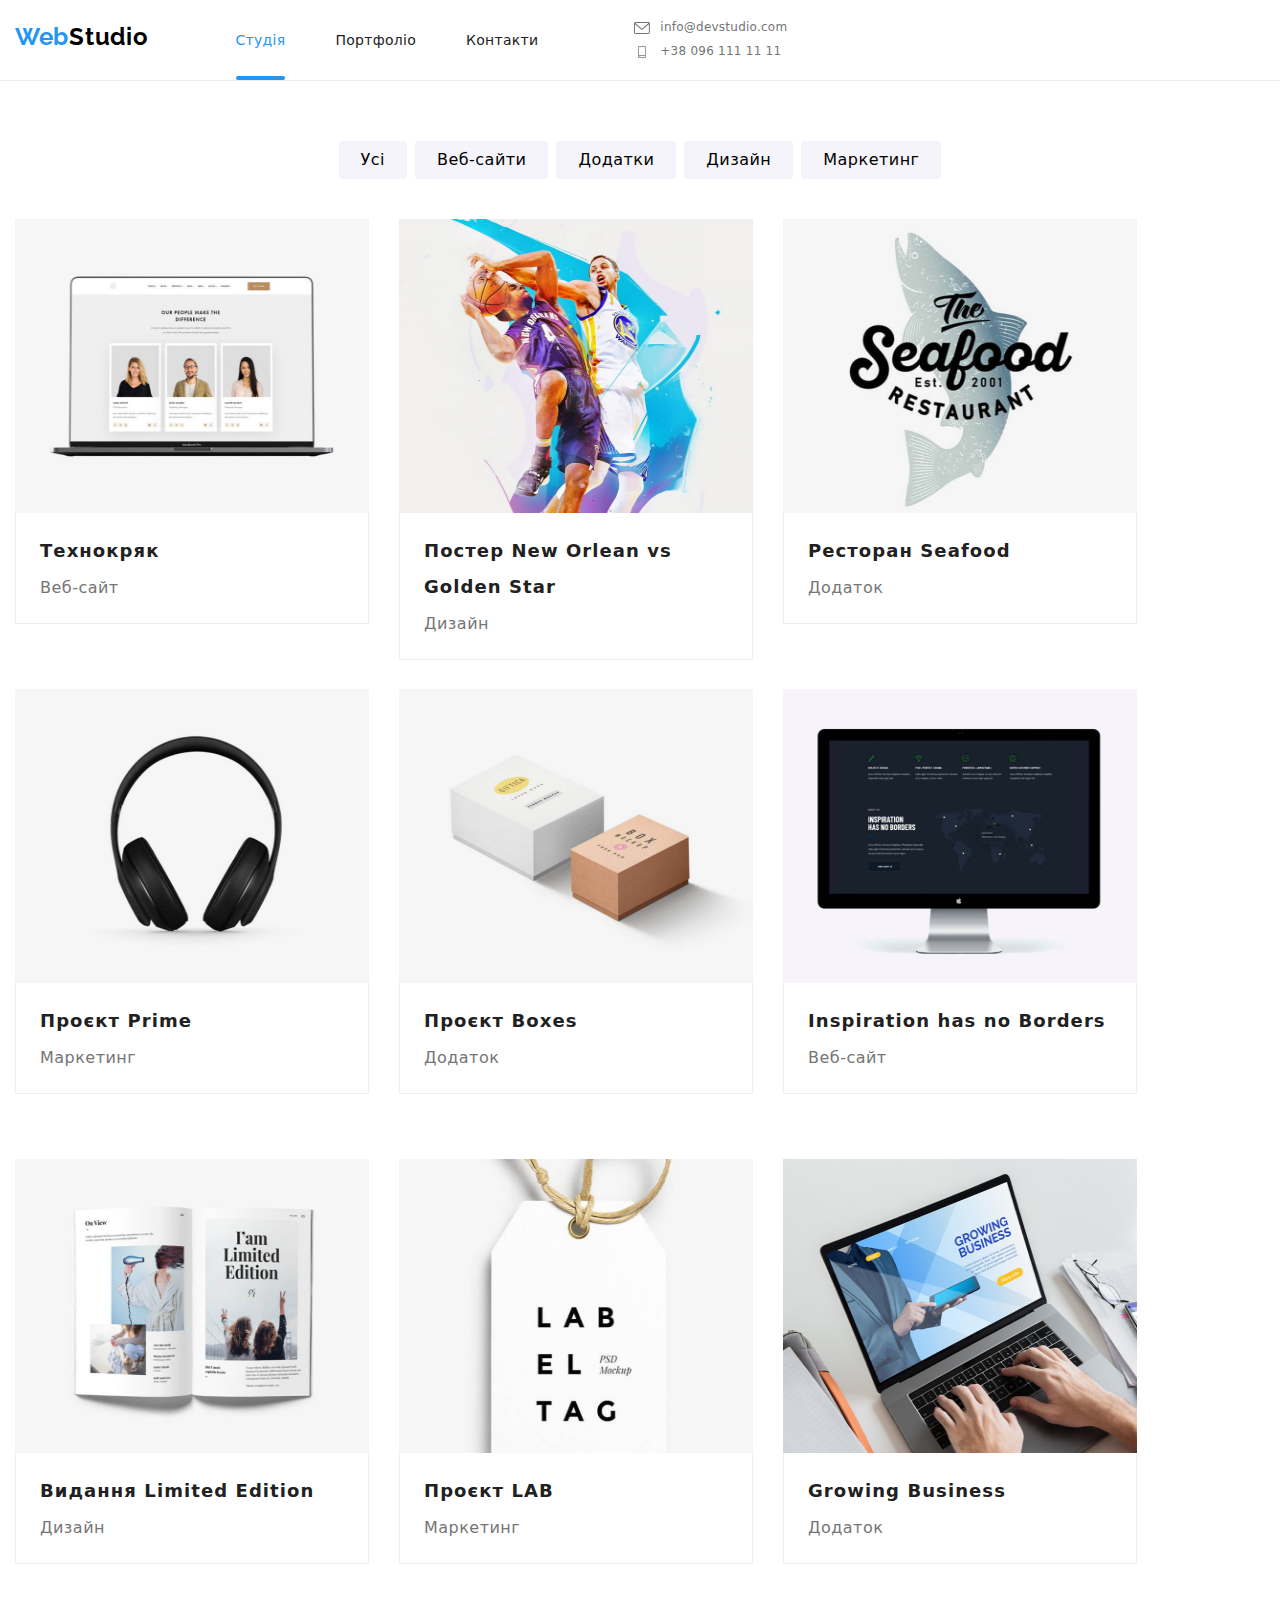
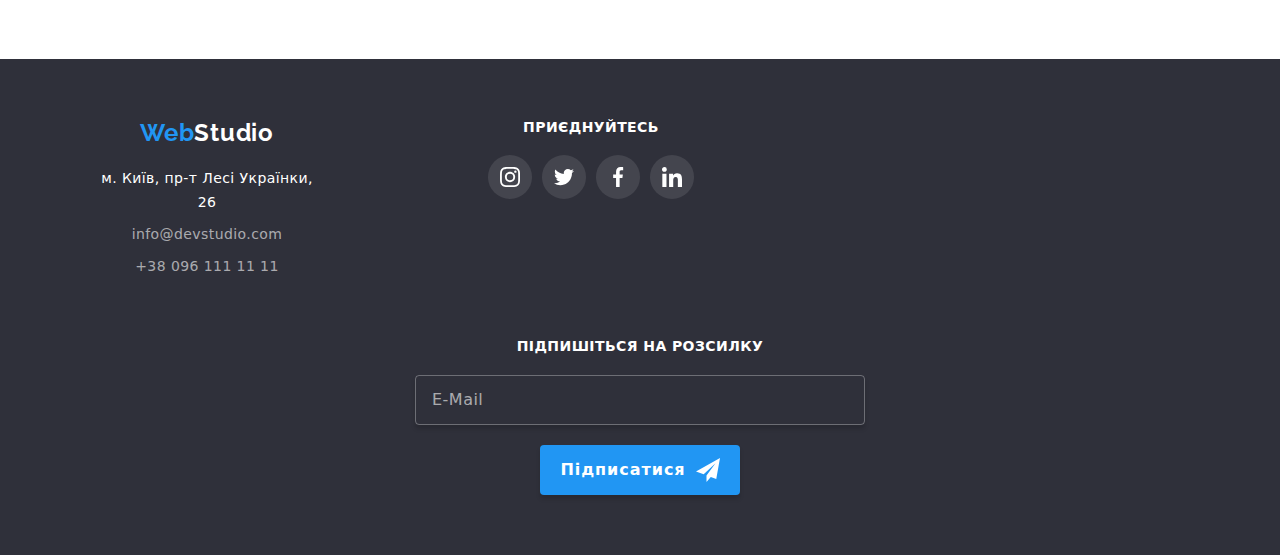
==== commit be23a5ce: "adaptation" ====
--- a/portfolio.html
+++ b/portfolio.html
@@ -26,12 +26,15 @@
 
           <ul class="nav__list">
             <li class="nav__item">
-              <a href="./index.html" class="nav__page nav__page-current">Студія</a>
+              <a
+                href="./index.html"
+                class="nav__page nav__page-current"
+                style="color: #2196f3"
+                >Студія</a
+              >
             </li>
             <li class="nav__item">
-              <a href="./portfolio.html" class="nav__page" style="color: #2196f3"
-                >Портфоліо</a
-              >
+              <a href="./portfolio.html" class="nav__page">Портфоліо</a>
             </li>
             <li class="nav__item"><a href="" class="nav__page">Контакти</a></li>
           </ul>
@@ -54,6 +57,52 @@
             >
           </li>
         </ul>
+
+        <button data-menu-open class="menu__button-open">
+          <svg width="40" height="40">
+            <use href="./images/symbol-defs.svg#menu"></use>
+          </svg>
+        </button>
+        <div class="menu is-hidden" data-menu>
+          <button data-menu-close class="menu__button-close">
+            <svg width="40" height="40">
+              <use href="./images/symbol-defs.svg#close-menu"></use>
+            </svg>
+          </button>
+          <ul class="menu__nav__list">
+            <li class="nav__item">
+              <a href="./index.html" class="nav__page nav__page-current"
+                >Студія</a
+              >
+            </li>
+            <li class="nav__item">
+              <a href="./portfolio.html" class="nav__page">Портфоліо</a>
+            </li>
+            <li class="nav__item"><a href="" class="nav__page">Контакти</a></li>
+          </ul>
+
+          <ul class="menu__header-list">
+            <li class="header-list__item">
+              <a
+                href="tel:+380961111111"
+                class="header-list__link"
+                style="color: #2196f3"
+                >+38 096 111 11 11</a
+              >
+            </li>
+            <li class="header-list__item">
+              <a href="mailto:info@devstudio.com" class="header-list__link"
+                >info@devstudio.com</a
+              >
+            </li>
+          </ul>
+          <div class="social-links">
+            <a href="#" class="social-links__link">Instagram</a>
+            <a href="#" class="social-links__link">Twitter</a>
+            <a href="#" class="social-links__link">Facebook</a>
+            <a href="#" class="social-links__link">LinkedIn</a>
+          </div>
+        </div>
       </div>
     </header>
     <main>
@@ -304,48 +353,58 @@
     </main>
     <footer class="footer">
       <div class="container">
-        <div class="footer__main-block">
-          <a href="./index.html" class="logo footer__logo"
-            >Web<span style="color: #fff">Studio</span></a
-          >
-          <address>
-            <p class="footer__adress">м. Київ, пр-т Лесі Українки, 26</p>
-            <a href="mailto:info@devstudio.com" class="footer__appeal"
-              >info@devstudio.com</a
+        <div class="footer__tablet">
+          <div class="footer__main-block">
+            <a href="./index.html" class="footer__logo"
+              >Web<span style="color: #fff">Studio</span></a
             >
-            <a href="tel:+380961111111" class="footer__appeal"
-              >+38 096 111 11 11</a
-            >
-          </address>
-        </div>
-        <div class="footer__social">
-          <p class="footer__header">Приєднуйтесь</p>
-          <ul class="footer__socialmed">
-            <li class="footer__link">
-              <a href="" class="footer__icon"
-                ><svg width="20" height="20">
-                  <use
-                    href="./images/symbol-defs.svg#icon-instagram"
-                  ></use></svg></a>
-            </li>
-            <li class="footer__link">
-              <a href="" class="footer__icon"
-                ><svg width="20" height="20">
-                  <use
-                    href="./images/symbol-defs.svg#icon-twitter-1"
-                  ></use></svg ></a>
-            </li>
-            <li class="footer__link">
-              <a href="" class="footer__icon"
-                ><svg width="20" height="20">
-                  <use href="./images/symbol-defs.svg#icon-facebook"></use></svg></a>
-            </li>
-            <li class="footer__link">
-              <a href="" class="footer__icon"
-                ><svg width="20" height="20">
-                  <use href="./images/symbol-defs.svg#icon-linkedin"></use></svg ></a>
-            </li>
-          </ul>
+            <address>
+              <p class="footer__adress">м. Київ, пр-т Лесі Українки, 26</p>
+              <a href="mailto:info@devstudio.com" class="footer__appeal"
+                >info@devstudio.com</a
+              >
+              <a href="tel:+380961111111" class="footer__appeal"
+                >+38 096 111 11 11</a
+              >
+            </address>
+          </div>
+          <div class="footer__social">
+            <p class="footer__header">Приєднуйтесь</p>
+            <ul class="footer__socialmed">
+              <li class="footer__link">
+                <a href="" class="footer__icon"
+                  ><svg width="20" height="20">
+                    <use
+                      href="./images/symbol-defs.svg#icon-instagram"
+                    ></use></svg
+                ></a>
+              </li>
+              <li class="footer__link">
+                <a href="" class="footer__icon"
+                  ><svg width="20" height="20">
+                    <use
+                      href="./images/symbol-defs.svg#icon-twitter-1"
+                    ></use></svg
+                ></a>
+              </li>
+              <li class="footer__link">
+                <a href="" class="footer__icon"
+                  ><svg width="20" height="20">
+                    <use
+                      href="./images/symbol-defs.svg#icon-facebook"
+                    ></use></svg
+                ></a>
+              </li>
+              <li class="footer__link">
+                <a href="" class="footer__icon"
+                  ><svg width="20" height="20">
+                    <use
+                      href="./images/symbol-defs.svg#icon-linkedin"
+                    ></use></svg
+                ></a>
+              </li>
+            </ul>
+          </div>
         </div>
         <div class="footer__email-block">
           <h2 class="footer__email-header">Підпишіться на розсилку</h2>
@@ -366,5 +425,6 @@
         </div>
       </div>
     </footer>
+    <script src="./js/modal.js"></script>
   </body>
 </html>
--- a/css/main.min.css
+++ b/css/main.min.css
@@ -1 +1 @@
-body{font-family:"Roboto",sans-serif;letter-spacing:.02em;font-weight:500;font-size:14px;color:#212121;margin:0;padding:0}.container{width:1200px;margin-left:auto;margin-right:auto;padding-left:15px;padding-right:15px}header{border-bottom:1px #ececec solid}header .container{display:-webkit-box;display:-ms-flexbox;display:flex;-webkit-box-align:center;-ms-flex-align:center;align-items:center}h1,h2,h3,ul,p{margin-top:0;margin-bottom:0;padding:0}section{padding-top:94px;padding-bottom:94px}img{display:block}ul{list-style-type:none}.header-list{display:-webkit-box;display:-ms-flexbox;display:flex;margin-left:auto;white-space:nowrap}.header-list .header-list__item+.header-list__item{margin-left:50px}.header-list__link{display:-webkit-box;display:-ms-flexbox;display:flex;-webkit-box-align:center;-ms-flex-align:center;align-items:center;padding-top:32px;padding-bottom:32px;color:#757575;text-decoration:none;-webkit-transition:color 250ms cubic-bezier(0.4, 0, 0.2, 1);transition:color 250ms cubic-bezier(0.4, 0, 0.2, 1)}.header-list__link:hover,.header-list__link:focus{color:#2196f3}.header-list__icon{fill:#757575;margin-right:10px;-webkit-transition:fill 250ms cubic-bezier(0.4, 0, 0.2, 1);transition:fill 250ms cubic-bezier(0.4, 0, 0.2, 1)}.header-list__link:hover .header-list__icon,.header-list__link:focus .header-list__icon{fill:#2196f3}.nav{display:-webkit-box;display:-ms-flexbox;display:flex;-webkit-box-align:center;-ms-flex-align:center;align-items:center}.nav__list{display:-webkit-box;display:-ms-flexbox;display:flex;-webkit-box-align:center;-ms-flex-align:center;align-items:center}.nav__item:not(:first-child){margin-left:50px}.nav__logo{display:inline-block;font-family:"Raleway",sans-serif;text-decoration:none;font-weight:700;font-size:26px;letter-spacing:.03em;color:#2196f3;margin-right:93px}.nav__page{display:block;text-decoration:none;font-weight:500;font-size:14px;letter-spacing:.02em;color:#212121;padding-top:32px;padding-bottom:32px;-webkit-transition:color 250ms cubic-bezier(0.4, 0, 0.2, 1);transition:color 250ms cubic-bezier(0.4, 0, 0.2, 1)}.nav__page:hover,.nav__page:focus{color:#2196f3}.nav__page-current{position:relative}.nav__page-current::after{content:"";display:block;border-radius:2px;width:100%;height:4px;background:#2196f3;position:absolute;left:0;bottom:0}.hero{background-color:#2f303a;padding-bottom:280px;text-align:center;padding-top:200px;padding-bottom:200px;background-image:-webkit-gradient(linear, left top, left bottom, from(rgba(47, 48, 58, 0.4)), to(rgba(47, 48, 58, 0.4))),url(../images/background-img.jpg);background-image:linear-gradient(rgba(47, 48, 58, 0.4), rgba(47, 48, 58, 0.4)),url(../images/background-img.jpg);background-size:cover;background-position:center;max-width:1600px;margin-right:auto;margin-left:auto}.hero__h1{display:inline-block;font-weight:900;font-size:44px;line-height:136%;letter-spacing:.06em;text-transform:uppercase;text-align:center;color:#fff;width:696px;min-height:120px;margin-bottom:30px}.hero__main-but{display:block;background-color:#2196f3;min-width:216px;height:50px;border-radius:4px;border:none;-webkit-box-shadow:0 4px 4px 0 rgba(0,0,0,.15);box-shadow:0 4px 4px 0 rgba(0,0,0,.15);color:#fff;font-weight:700;font-size:16px;line-height:187%;letter-spacing:.06em;text-align:center;cursor:pointer;margin:auto;-webkit-transition:background-color 250ms cubic-bezier(0.4, 0, 0.2, 1);transition:background-color 250ms cubic-bezier(0.4, 0, 0.2, 1)}.hero__main-but:active{background-color:#188ce8}.backdrop{position:fixed;top:0;left:0;width:100%;height:100%;background:rgba(0,0,0,.2);z-index:2;-webkit-transform:scale(100%);transform:scale(100%);-webkit-transition:visibility 250ms cubic-bezier(0.4, 0, 0.2, 1),opacity 250ms cubic-bezier(0.4, 0, 0.2, 1);transition:visibility 250ms cubic-bezier(0.4, 0, 0.2, 1),opacity 250ms cubic-bezier(0.4, 0, 0.2, 1)}.backdrop.is-hidden{opacity:0;visibility:hidden;pointer-events:none}.modal{position:absolute;top:50%;left:50%;-webkit-transform:translate(-50%, -50%) scale(1);transform:translate(-50%, -50%) scale(1);border-radius:4px;min-width:528px;height:581px;-webkit-box-shadow:0 2px 1px 0 rgba(0,0,0,.2),0 1px 1px 0 rgba(0,0,0,.14),0 1px 3px 0 rgba(0,0,0,.12);box-shadow:0 2px 1px 0 rgba(0,0,0,.2),0 1px 1px 0 rgba(0,0,0,.14),0 1px 3px 0 rgba(0,0,0,.12);background:#fff;-webkit-transition:-webkit-transform 250ms cubic-bezier(0.4, 0, 0.2, 1);transition:-webkit-transform 250ms cubic-bezier(0.4, 0, 0.2, 1);transition:transform 250ms cubic-bezier(0.4, 0, 0.2, 1);transition:transform 250ms cubic-bezier(0.4, 0, 0.2, 1), -webkit-transform 250ms cubic-bezier(0.4, 0, 0.2, 1)}.backdrop.is-hidden .modal.is-hidden{-webkit-transform:translate(-50%, -50%) scale(0.2);transform:translate(-50%, -50%) scale(0.2)}.modal__button{position:absolute;top:8px;right:8px;border-radius:50%;border:1px solid rgba(0,0,0,.1);background-color:#fff;cursor:pointer;display:-webkit-box;display:-ms-flexbox;display:flex;-webkit-box-align:center;-ms-flex-align:center;align-items:center;-webkit-box-pack:center;-ms-flex-pack:center;justify-content:center;width:30px;height:30px;-webkit-transition:fill 250ms cubic-bezier(0.4, 0, 0.2, 1);transition:fill 250ms cubic-bezier(0.4, 0, 0.2, 1)}.modal__button:hover,.modal__button:focus{fill:#2196f3}.modal-form{width:528px;padding-top:40px;padding-left:40px;padding-right:40px;padding-bottom:40px}.modal-form__header{font-weight:700;font-size:20px;letter-spacing:.03em;text-align:center;color:#212121;margin-left:auto;margin-right:auto;margin-bottom:12px}.modal-form__box{display:-webkit-box;display:-ms-flexbox;display:flex;-webkit-box-orient:vertical;-webkit-box-direction:normal;-ms-flex-direction:column;flex-direction:column;position:relative;margin-left:auto;margin-right:auto;margin-top:10px;width:448px;height:58px}.modal-form__label{display:-webkit-box;display:-ms-flexbox;display:flex;-webkit-box-align:center;-ms-flex-align:center;align-items:center;-webkit-box-pack:start;-ms-flex-pack:start;justify-content:flex-start;font-weight:400;font-size:12px;letter-spacing:.01em;color:#757575}.modal-form__input{outline:none;border:1px solid rgba(33,33,33,.2);border-radius:4px;width:448px;height:40px;padding-left:34px;margin-top:4px;-webkit-transition:border 250ms cubic-bezier(0.4, 0, 0.2, 1);transition:border 250ms cubic-bezier(0.4, 0, 0.2, 1)}.modal-form__input:hover,.modal-form__input:focus{border:1px solid #2196f3}.modal-form__icon{position:absolute;top:28px;left:12px;-webkit-transition:fill 250ms cubic-bezier(0.4, 0, 0.2, 1);transition:fill 250ms cubic-bezier(0.4, 0, 0.2, 1)}.modal-form__input:hover+.modal-form__icon,.modal-form__input:focus+.modal-form__icon{fill:#2196f3}.modal-form__comment{display:-webkit-box;display:-ms-flexbox;display:flex;-webkit-box-orient:vertical;-webkit-box-direction:normal;-ms-flex-direction:column;flex-direction:column;position:relative;margin-left:auto;margin-right:auto;margin-bottom:20px;margin-top:10px;width:448px}.modal-form__texarea{display:block;outline:none;border:1px solid rgba(33,33,33,.2);border-radius:4px;width:448px;height:120px;margin-top:4px;padding-left:16px;padding-top:12px;resize:none;-webkit-transition:border 250ms cubic-bezier(0.4, 0, 0.2, 1);transition:border 250ms cubic-bezier(0.4, 0, 0.2, 1)}.modal-form__texarea::-webkit-input-placeholder{font-weight:400;font-size:12px;letter-spacing:.01em;color:rgba(117,117,117,.5)}.modal-form__texarea::-moz-placeholder{font-weight:400;font-size:12px;letter-spacing:.01em;color:rgba(117,117,117,.5)}.modal-form__texarea:-ms-input-placeholder{font-weight:400;font-size:12px;letter-spacing:.01em;color:rgba(117,117,117,.5)}.modal-form__texarea::-ms-input-placeholder{font-weight:400;font-size:12px;letter-spacing:.01em;color:rgba(117,117,117,.5)}.modal-form__texarea::placeholder{font-weight:400;font-size:12px;letter-spacing:.01em;color:rgba(117,117,117,.5)}.modal-form__texarea:hover,.modal-form__texarea:focus{border:1px solid #2196f3}.modal-form__checkbox-label{display:-webkit-box;display:-ms-flexbox;display:flex;-webkit-box-pack:center;-ms-flex-pack:center;justify-content:center;font-weight:400;font-size:14px;line-height:171%;letter-spacing:.03em;color:#757575}.modal-form__checkbox-input{-webkit-appearance:none;-moz-appearance:none;appearance:none}.modal-form__checkbox-icon{display:-webkit-box;display:-ms-flexbox;display:flex;-webkit-box-align:center;-ms-flex-align:center;align-items:center;border-radius:2px;border:#212121 2px solid;width:16px;height:15px;margin-right:8px;background-image:url(../images/icon-check.svg);background-size:contain;background-repeat:no-repeat;background-origin:border;background-position:center;-webkit-transition:background-color 250ms cubic-bezier(0.4, 0, 0.2, 1),border 250ms cubic-bezier(0.4, 0, 0.2, 1);transition:background-color 250ms cubic-bezier(0.4, 0, 0.2, 1),border 250ms cubic-bezier(0.4, 0, 0.2, 1)}.modal-form__checkbox-icon:hover{border:#2196f3 2px solid}.modal-form__checkbox-input:focus+.modal-form__checkbox-icon{border:#2196f3 2px solid}.modal-form__checkbox-input:checked+.modal-form__checkbox-icon{background-color:#188ce8;fill:#fff;border:none}.modal-form__checkbox-text{display:block;text-align:center}.modal-form__contract{color:#2196f3;margin-left:4px}.modal-form__btn{margin-top:30px;border:none;border-radius:4px;width:200px;height:50px;-webkit-box-shadow:0 4px 4px 0 rgba(0,0,0,.15);box-shadow:0 4px 4px 0 rgba(0,0,0,.15);background-color:#2196f3;font-family:"Roboto",sans-serif;font-weight:700;font-size:16px;line-height:1.875;letter-spacing:.06em;text-align:center;color:#fff;-webkit-transition:background-color 250ms cubic-bezier(0.4, 0, 0.2, 1);transition:background-color 250ms cubic-bezier(0.4, 0, 0.2, 1)}.modal-form__btn:hover,.modal-form__btn:focus{background-color:#188ce8}.benefit{font-weight:400;line-height:171%;letter-spacing:.03em;color:#757575;padding-bottom:0}.benefit__block{display:-webkit-box;display:-ms-flexbox;display:flex;-ms-flex-wrap:wrap;flex-wrap:wrap}.benefit__block .benefit__item{width:270px}.benefit__block .benefit__item+.benefit__item{margin-left:30px}.benefit__background-icon{display:-webkit-box;display:-ms-flexbox;display:flex;-webkit-box-pack:center;-ms-flex-pack:center;justify-content:center;-webkit-box-align:center;-ms-flex-align:center;align-items:center;background-color:#f5f4fa;width:270px;height:120px;border-radius:4px;margin-bottom:30px}.benefit__h3{font-weight:700;letter-spacing:.03em;text-transform:uppercase;color:#212121;font-size:14px;margin-bottom:10px}.photo-block__h2{font-weight:700;font-size:36px;letter-spacing:.03em;text-align:center;margin-bottom:50px;color:#212121}.photo-block__images{display:-webkit-box;display:-ms-flexbox;display:flex;-ms-flex-wrap:wrap;flex-wrap:wrap;margin-left:-30px}.photo-block__item{position:relative;margin-left:30px}.photo-block__content{position:absolute;left:0;bottom:0;display:-webkit-box;display:-ms-flexbox;display:flex;width:100%;height:70px;background:rgba(47,48,58,.8);-webkit-box-align:center;-ms-flex-align:center;align-items:center;-webkit-box-pack:center;-ms-flex-pack:center;justify-content:center}.photo-block__text{font-weight:700;font-size:14px;letter-spacing:.03em;text-transform:uppercase;color:#fff}.team{background-color:#f5f4fa}.team__title{font-weight:700;font-size:36px;letter-spacing:.03em;text-align:center;margin-bottom:50px}.team__list{display:-webkit-box;display:-ms-flexbox;display:flex;-ms-flex-wrap:wrap;flex-wrap:wrap;margin-left:-30px}.team__item{width:270px;margin-left:30px}.members{padding-top:30px;padding-bottom:30px;border-radius:0 0 4px 4px;width:270px;-webkit-box-shadow:0 2px 1px 0 rgba(0,0,0,.2),0 1px 1px 0 rgba(0,0,0,.14),0 1px 3px 0 rgba(0,0,0,.12);box-shadow:0 2px 1px 0 rgba(0,0,0,.2),0 1px 1px 0 rgba(0,0,0,.14),0 1px 3px 0 rgba(0,0,0,.12);background:#fff}.members__name{font-weight:500;font-size:16px;letter-spacing:.03em;text-align:center}.members__profesion{font-weight:400;font-size:16px;letter-spacing:.03em;color:#757575;text-align:center;margin-top:10px}.members__socialmedia{display:-webkit-box;display:-ms-flexbox;display:flex;-webkit-box-align:center;-ms-flex-align:center;align-items:center;-webkit-box-pack:center;-ms-flex-pack:center;justify-content:center;margin-top:16px;gap:10px}.members__socialmedia-link{display:-webkit-box;display:-ms-flexbox;display:flex;-webkit-box-align:center;-ms-flex-align:center;align-items:center;-webkit-box-pack:center;-ms-flex-pack:center;justify-content:center;border-radius:50%;width:45px;height:44px;outline:none;fill:#afb1b8;margin-top:0;-webkit-transition:background-color 250ms cubic-bezier(0.4, 0, 0.2, 1),fill 250ms cubic-bezier(0.4, 0, 0.2, 1);transition:background-color 250ms cubic-bezier(0.4, 0, 0.2, 1),fill 250ms cubic-bezier(0.4, 0, 0.2, 1)}.members__socialmedia-link:hover,.members__socialmedia-link:focus{fill:#fff;background-color:#188ce8}.clients__header{font-weight:700;font-size:36px;letter-spacing:.03em;text-align:center;color:#212121}.clients__list{display:-webkit-box;display:-ms-flexbox;display:flex;-webkit-box-pack:center;-ms-flex-pack:center;justify-content:center;-webkit-box-align:center;-ms-flex-align:center;align-items:center;gap:30px;margin-top:50px}.clients__icon{display:-webkit-box;display:-ms-flexbox;display:flex;-webkit-box-pack:center;-ms-flex-pack:center;justify-content:center;-webkit-box-align:center;-ms-flex-align:center;align-items:center;fill:#afb1b8;border:1px solid #afb1b8;outline:none;border-radius:4px;width:170px;height:92px;-webkit-transition:border 250ms cubic-bezier(0.4, 0, 0.2, 1),fill 250ms cubic-bezier(0.4, 0, 0.2, 1);transition:border 250ms cubic-bezier(0.4, 0, 0.2, 1),fill 250ms cubic-bezier(0.4, 0, 0.2, 1)}.clients__icon:hover,.clients__icon:focus{fill:#2196f3;border:1px solid #188ce8}.footer{background-color:#2f303a;padding-top:60px;padding-bottom:60px}.footer .container{display:-webkit-box;display:-ms-flexbox;display:flex;-webkit-box-align:baseline;-ms-flex-align:baseline;align-items:baseline}.footer__main-block{margin-right:70px;width:231px}.footer__logo{display:block;margin-bottom:20px;font-family:"Raleway",sans-serif;text-decoration:none;font-weight:700;font-size:26px;letter-spacing:.03em;color:#2196f3}.footer__adress{font-weight:400;font-size:14px;line-height:171%;letter-spacing:.03em;color:#fff;font-style:normal;margin-bottom:9px}.footer__appeal{display:block;font-weight:400;line-height:171%;letter-spacing:.03em;color:rgba(255,255,255,.6);text-decoration:none;font-style:normal;-webkit-transition:color 250ms cubic-bezier(0.4, 0, 0.2, 1);transition:color 250ms cubic-bezier(0.4, 0, 0.2, 1)}.footer__appeal:not(:last-child){margin-bottom:9px}.footer__appeal:hover,.footer__appeal:focus{color:rgba(255,255,255,.7450980392)}.footer__header{font-weight:700;font-size:14px;letter-spacing:.03em;text-transform:uppercase;color:#fff}.footer__socialmed{display:-webkit-box;display:-ms-flexbox;display:flex;-webkit-box-align:center;-ms-flex-align:center;align-items:center;gap:10px;margin-top:20px}.footer__icon{display:-webkit-box;display:-ms-flexbox;display:flex;-webkit-box-align:center;-ms-flex-align:center;align-items:center;-webkit-box-pack:center;-ms-flex-pack:center;justify-content:center;background-color:rgba(255,255,255,.1);border-radius:50%;width:44px;height:44px;fill:#fff;-webkit-transition:background-color 250ms cubic-bezier(0.4, 0, 0.2, 1);transition:background-color 250ms cubic-bezier(0.4, 0, 0.2, 1)}.footer__icon:hover,.footer__icon:focus{background-color:#2196f3}.footer__email-block{display:-webkit-box;display:-ms-flexbox;display:flex;-webkit-box-orient:vertical;-webkit-box-direction:normal;-ms-flex-direction:column;flex-direction:column;margin-left:93px}.footer__email-header{font-weight:700;font-size:14px;letter-spacing:.03em;text-transform:uppercase;color:#fff}.footer__form{display:-webkit-box;display:-ms-flexbox;display:flex;-webkit-box-align:center;-ms-flex-align:center;align-items:center;gap:12px}.footer__input{border:1px solid rgba(255,255,255,.3);border-radius:4px;width:358px;height:50px;-webkit-box-shadow:0 4px 4px 0 rgba(0,0,0,.15);box-shadow:0 4px 4px 0 rgba(0,0,0,.15);background:rgba(33,150,243,0);margin-top:20px;padding-left:16px;color:#fff}.footer__input::-webkit-input-placeholder{font-weight:400;font-size:16px;line-height:125%;letter-spacing:.03em;color:rgba(255,255,255,.6)}.footer__input::-moz-placeholder{font-weight:400;font-size:16px;line-height:125%;letter-spacing:.03em;color:rgba(255,255,255,.6)}.footer__input:-ms-input-placeholder{font-weight:400;font-size:16px;line-height:125%;letter-spacing:.03em;color:rgba(255,255,255,.6)}.footer__input::-ms-input-placeholder{font-weight:400;font-size:16px;line-height:125%;letter-spacing:.03em;color:rgba(255,255,255,.6)}.footer__input::placeholder{font-weight:400;font-size:16px;line-height:125%;letter-spacing:.03em;color:rgba(255,255,255,.6)}.footer__button{display:-webkit-box;display:-ms-flexbox;display:flex;-webkit-box-align:center;-ms-flex-align:center;align-items:center;-webkit-box-pack:center;-ms-flex-pack:center;justify-content:center;gap:10px;border-radius:4px;width:200px;height:50px;margin-top:20px;-webkit-box-shadow:0 4px 4px 0 rgba(0,0,0,.15);box-shadow:0 4px 4px 0 rgba(0,0,0,.15);background:#2196f3;border:none;-webkit-transition:background-color 250ms cubic-bezier(0.4, 0, 0.2, 1);transition:background-color 250ms cubic-bezier(0.4, 0, 0.2, 1)}.footer__button:hover,.footer__button:focus{background-color:#188ce8}.footer__button-text{font-weight:700;font-size:16px;line-height:187%;letter-spacing:.06em;text-align:center;color:#fff}.filter-list{display:-webkit-box;display:-ms-flexbox;display:flex;-webkit-box-align:center;-ms-flex-align:center;align-items:center;-webkit-box-pack:center;-ms-flex-pack:center;justify-content:center;margin-bottom:50px;gap:8px}.filter-list__btn{background-color:#f5f4fa;font-weight:500;font-size:16px;line-height:162%;letter-spacing:.03em;text-align:center;height:38px;cursor:pointer;border-radius:4px;border:rgba(0,0,0,0);padding-top:6px;padding-bottom:6px;padding-left:22px;padding-right:22px;-webkit-transition:background-color 250ms cubic-bezier(0.4, 0, 0.2, 1),color 250ms cubic-bezier(0.4, 0, 0.2, 1),-webkit-box-shadow 250ms cubic-bezier(0.4, 0, 0.2, 1);transition:background-color 250ms cubic-bezier(0.4, 0, 0.2, 1),color 250ms cubic-bezier(0.4, 0, 0.2, 1),-webkit-box-shadow 250ms cubic-bezier(0.4, 0, 0.2, 1);transition:background-color 250ms cubic-bezier(0.4, 0, 0.2, 1),color 250ms cubic-bezier(0.4, 0, 0.2, 1),box-shadow 250ms cubic-bezier(0.4, 0, 0.2, 1);transition:background-color 250ms cubic-bezier(0.4, 0, 0.2, 1),color 250ms cubic-bezier(0.4, 0, 0.2, 1),box-shadow 250ms cubic-bezier(0.4, 0, 0.2, 1),-webkit-box-shadow 250ms cubic-bezier(0.4, 0, 0.2, 1)}.filter-list__btn:hover,.filter-list__btn:focus,.filter-list__btn:active{color:#fff;background:#2196f3;-webkit-box-shadow:0 2px 2px 0 rgba(0,0,0,.12),0 1px 2px 0 rgba(0,0,0,.08),0 3px 1px 0 rgba(0,0,0,.1);box-shadow:0 2px 2px 0 rgba(0,0,0,.12),0 1px 2px 0 rgba(0,0,0,.08),0 3px 1px 0 rgba(0,0,0,.1)}.cards-list{display:-webkit-box;display:-ms-flexbox;display:flex;-ms-flex-wrap:wrap;flex-wrap:wrap;gap:30px}.cards-list__card{text-decoration:none;display:block;-webkit-box-shadow:none;box-shadow:none;-webkit-transition-property:-webkit-box-shadow;transition-property:-webkit-box-shadow;transition-property:box-shadow;transition-property:box-shadow, -webkit-box-shadow;-webkit-transition-duration:250ms;transition-duration:250ms;-webkit-transition-timing-function:cubic-bezier(0.4, 0, 0.2, 1);transition-timing-function:cubic-bezier(0.4, 0, 0.2, 1)}.cards-list__card:hover,.cards-list__card:focus{-webkit-box-shadow:1px 4px 6px 0 rgba(0,0,0,.16),0 4px 4px 0 rgba(0,0,0,.06),0 1px 1px 0 rgba(0,0,0,.12);box-shadow:1px 4px 6px 0 rgba(0,0,0,.16),0 4px 4px 0 rgba(0,0,0,.06),0 1px 1px 0 rgba(0,0,0,.12)}.cards-list__thumb{position:relative;overflow:hidden}.cards-list__filling{position:absolute;display:-webkit-box;display:-ms-flexbox;display:flex;-webkit-box-align:center;-ms-flex-align:center;align-items:center;-webkit-box-pack:center;-ms-flex-pack:center;justify-content:center;top:0;left:0;width:100%;height:101%;background:rgba(33,150,243,.9);padding-left:24px;padding-right:24px;-webkit-transform:translateY(100%);transform:translateY(100%);-webkit-transition:-webkit-transform 250ms cubic-bezier(0.4, 0, 0.2, 1);transition:-webkit-transform 250ms cubic-bezier(0.4, 0, 0.2, 1);transition:transform 250ms cubic-bezier(0.4, 0, 0.2, 1);transition:transform 250ms cubic-bezier(0.4, 0, 0.2, 1), -webkit-transform 250ms cubic-bezier(0.4, 0, 0.2, 1)}.cards-list__card:hover .cards-list__filling,.cards-list__card:focus .cards-list__filling{-webkit-transform:translateY(0);transform:translateY(0);opacity:1}.cards-list__text{font-weight:400;font-size:18px;line-height:156%;letter-spacing:.03em;color:#fff}.cards-list__border{padding-top:20px;padding-bottom:20px;padding-left:24px;padding-right:24px;border-bottom:1px solid #eee;border-left:1px solid #eee;border-right:1px solid #eee}.cards-list__sub-title{font-weight:700;font-size:18px;line-height:200%;letter-spacing:.06em;color:#212121;text-decoration:none}.cards-list__filter{margin-top:4px;font-weight:400;font-size:16px;line-height:187%;letter-spacing:.03em;color:#757575;text-decoration:none}/*# sourceMappingURL=main.min.css.map */+body{font-family:"Roboto",sans-serif;letter-spacing:.02em;font-weight:500;font-size:14px;color:#212121;margin:0;padding:0}.container{width:480px;margin-left:auto;margin-right:auto;padding-left:15px;padding-right:15px}@media screen and (min-width: 768px){.container{width:768px;width:100%}}@media screen and (min-width: 1600px){.container{width:1200px}}header{position:relative;border-bottom:1px #ececec solid}header .container{display:-webkit-box;display:-ms-flexbox;display:flex;-webkit-box-align:center;-ms-flex-align:center;align-items:center}h1,h2,h3,ul,p{margin-top:0;margin-bottom:0;padding:0}section{padding-top:60px;padding-bottom:60px}@media screen and (min-width: 1600px){section{padding-top:94px;padding-bottom:94px}}img{display:block}ul{list-style-type:none}@media screen and (min-width: 768px){.menu__button-open{display:none}.menu{display:none}}@media screen and (min-width: 768px){.header-list{display:-webkit-box;display:-ms-flexbox;display:flex;-webkit-box-align:baseline;-ms-flex-align:baseline;align-items:baseline;margin-left:96px;white-space:nowrap;-ms-flex-wrap:wrap;flex-wrap:wrap;-webkit-box-orient:vertical;-webkit-box-direction:normal;-ms-flex-direction:column;flex-direction:column}.header-list__item+.header-list__item{margin-top:10px}.header-list__link{display:-webkit-box;display:-ms-flexbox;display:flex;-webkit-box-align:center;-ms-flex-align:center;align-items:center;color:#757575;font-weight:500;font-size:12px;letter-spacing:.02em;text-decoration:none;-webkit-transition:color 250ms cubic-bezier(0.4, 0, 0.2, 1);transition:color 250ms cubic-bezier(0.4, 0, 0.2, 1)}.header-list__link:hover,.header-list__link:focus{color:#2196f3}.header-list__icon{fill:#757575;margin-right:10px;-webkit-transition:fill 250ms cubic-bezier(0.4, 0, 0.2, 1);transition:fill 250ms cubic-bezier(0.4, 0, 0.2, 1)}.header-list__link:hover .header-list__icon,.header-list__link:focus .header-list__icon{fill:#2196f3}}@media screen and (min-width: 1600px){.header-list{margin-left:315px;-ms-flex-wrap:nowrap;flex-wrap:nowrap;-webkit-box-orient:horizontal;-webkit-box-direction:normal;-ms-flex-direction:row;flex-direction:row}.header-list__item+.header-list__item{margin-top:0;margin-left:30px}.header-list__link{font-size:14px}}@media screen and (min-width: 768px){.nav{display:-webkit-box;display:-ms-flexbox;display:flex;-webkit-box-align:baseline;-ms-flex-align:baseline;align-items:baseline}.nav__list{display:-webkit-box;display:-ms-flexbox;display:flex;-webkit-box-align:baseline;-ms-flex-align:baseline;align-items:baseline}.nav__item:not(:first-child){margin-left:50px}.nav__logo{display:inline-block;font-family:"Raleway",sans-serif;text-decoration:none;font-weight:700;font-size:24px;letter-spacing:.03em;color:#2196f3;margin-right:87px}.nav__page{display:block;text-decoration:none;font-weight:500;font-size:14px;letter-spacing:.02em;color:#212121;padding-top:32px;padding-bottom:32px;-webkit-transition:color 250ms cubic-bezier(0.4, 0, 0.2, 1);transition:color 250ms cubic-bezier(0.4, 0, 0.2, 1)}.nav__page:hover,.nav__page:focus{color:#2196f3}.nav__page-current{position:relative}.nav__page-current::after{content:"";display:block;border-radius:2px;width:100%;height:4px;background:#2196f3;position:absolute;left:0;bottom:0}}@media screen and (min-width: 1600px){.nav__logo{font-size:26px;margin-right:93px}}.hero{background-color:#2f303a;text-align:center;padding-top:118px;padding-bottom:118px;background-image:-webkit-gradient(linear, left top, left bottom, from(rgba(47, 48, 58, 0.4)), to(rgba(47, 48, 58, 0.4))),url(../images/background-mobile.jpg);background-image:linear-gradient(rgba(47, 48, 58, 0.4), rgba(47, 48, 58, 0.4)),url(../images/background-mobile.jpg);background-size:cover;background-position:center;max-width:480px;width:100%;margin-right:auto;margin-left:auto}.hero__h1{display:inline-block;font-weight:900;font-size:26px;line-height:162%;letter-spacing:.06em;text-transform:uppercase;text-align:center;color:#fff;width:360px;min-height:164px;margin-bottom:30px}.hero__main-but{display:block;background-color:#2196f3;min-width:200px;height:50px;border-radius:4px;border:none;-webkit-box-shadow:0 4px 4px 0 rgba(0,0,0,.15);box-shadow:0 4px 4px 0 rgba(0,0,0,.15);color:#fff;font-weight:700;font-size:16px;line-height:187%;letter-spacing:.06em;text-align:center;cursor:pointer;margin:auto;-webkit-transition:background-color 250ms cubic-bezier(0.4, 0, 0.2, 1);transition:background-color 250ms cubic-bezier(0.4, 0, 0.2, 1)}.hero__main-but:active{background-color:#188ce8}@media screen and (min-width: 768px){.hero{background-image:-webkit-gradient(linear, left top, left bottom, from(rgba(47, 48, 58, 0.4)), to(rgba(47, 48, 58, 0.4))),url(../images/background-tablet.jpg);background-image:linear-gradient(rgba(47, 48, 58, 0.4), rgba(47, 48, 58, 0.4)),url(../images/background-tablet.jpg);max-width:768px;width:100%}}@media screen and (min-width: 1600px){.hero{padding-top:200px;padding-bottom:200px;background-image:-webkit-gradient(linear, left top, left bottom, from(rgba(47, 48, 58, 0.4)), to(rgba(47, 48, 58, 0.4))),url(../images/background-img.jpg);background-image:linear-gradient(rgba(47, 48, 58, 0.4), rgba(47, 48, 58, 0.4)),url(../images/background-img.jpg);min-width:1600px}.hero__h1{font-size:44px;line-height:136%;width:696px;min-height:120px}.hero__main-but{min-width:216px}}.backdrop{position:fixed;top:0;left:0;width:100%;height:100%;background:rgba(0,0,0,.2);z-index:2;-webkit-transform:scale(100%);transform:scale(100%);-webkit-transition:visibility 250ms cubic-bezier(0.4, 0, 0.2, 1),opacity 250ms cubic-bezier(0.4, 0, 0.2, 1);transition:visibility 250ms cubic-bezier(0.4, 0, 0.2, 1),opacity 250ms cubic-bezier(0.4, 0, 0.2, 1)}.backdrop.is-hidden{opacity:0;visibility:hidden;pointer-events:none}.modal{position:absolute;top:50%;left:50%;-webkit-transform:translate(-50%, -50%) scale(1);transform:translate(-50%, -50%) scale(1);border-radius:4px;min-width:200px;height:609px;-webkit-box-shadow:0 2px 1px 0 rgba(0,0,0,.2),0 1px 1px 0 rgba(0,0,0,.14),0 1px 3px 0 rgba(0,0,0,.12);box-shadow:0 2px 1px 0 rgba(0,0,0,.2),0 1px 1px 0 rgba(0,0,0,.14),0 1px 3px 0 rgba(0,0,0,.12);background:#fff;-webkit-transition:-webkit-transform 250ms cubic-bezier(0.4, 0, 0.2, 1);transition:-webkit-transform 250ms cubic-bezier(0.4, 0, 0.2, 1);transition:transform 250ms cubic-bezier(0.4, 0, 0.2, 1);transition:transform 250ms cubic-bezier(0.4, 0, 0.2, 1), -webkit-transform 250ms cubic-bezier(0.4, 0, 0.2, 1)}.backdrop.is-hidden .modal.is-hidden{-webkit-transform:translate(-50%, -50%) scale(0.2);transform:translate(-50%, -50%) scale(0.2)}.modal__button{position:absolute;top:8px;right:8px;border-radius:50%;border:1px solid rgba(0,0,0,.1);background-color:#fff;cursor:pointer;display:-webkit-box;display:-ms-flexbox;display:flex;-webkit-box-align:center;-ms-flex-align:center;align-items:center;-webkit-box-pack:center;-ms-flex-pack:center;justify-content:center;width:30px;height:30px;-webkit-transition:fill 250ms cubic-bezier(0.4, 0, 0.2, 1);transition:fill 250ms cubic-bezier(0.4, 0, 0.2, 1)}.modal__button:hover,.modal__button:focus{fill:#2196f3}.modal-form{width:450px;padding-top:40px;padding-left:40px;padding-right:40px;padding-bottom:40px}.modal-form__header{font-weight:700;font-size:20px;line-height:150%;letter-spacing:.03em;text-align:center;color:#212121;margin-left:auto;margin-right:auto;margin-bottom:12px}.modal-form__box{display:-webkit-box;display:-ms-flexbox;display:flex;-webkit-box-orient:vertical;-webkit-box-direction:normal;-ms-flex-direction:column;flex-direction:column;position:relative;margin-left:auto;margin-right:auto;margin-top:10px;width:370px;height:58px}.modal-form__label{display:-webkit-box;display:-ms-flexbox;display:flex;-webkit-box-align:center;-ms-flex-align:center;align-items:center;-webkit-box-pack:start;-ms-flex-pack:start;justify-content:flex-start;font-weight:400;font-size:12px;letter-spacing:.01em;color:#757575}.modal-form__input{outline:none;border:1px solid rgba(33,33,33,.2);border-radius:4px;width:370px;height:40px;padding-left:34px;margin-top:4px;-webkit-transition:border 250ms cubic-bezier(0.4, 0, 0.2, 1);transition:border 250ms cubic-bezier(0.4, 0, 0.2, 1)}.modal-form__input:hover,.modal-form__input:focus{border:1px solid #2196f3}.modal-form__icon{position:absolute;top:28px;left:12px;-webkit-transition:fill 250ms cubic-bezier(0.4, 0, 0.2, 1);transition:fill 250ms cubic-bezier(0.4, 0, 0.2, 1)}.modal-form__input:hover+.modal-form__icon,.modal-form__input:focus+.modal-form__icon{fill:#2196f3}.modal-form__comment{display:-webkit-box;display:-ms-flexbox;display:flex;-webkit-box-orient:vertical;-webkit-box-direction:normal;-ms-flex-direction:column;flex-direction:column;position:relative;margin-left:auto;margin-right:auto;margin-bottom:20px;margin-top:10px;width:370px}.modal-form__texarea{display:block;outline:none;border:1px solid rgba(33,33,33,.2);border-radius:4px;width:370px;height:120px;margin-top:4px;padding-left:16px;padding-top:12px;resize:none;-webkit-transition:border 250ms cubic-bezier(0.4, 0, 0.2, 1);transition:border 250ms cubic-bezier(0.4, 0, 0.2, 1)}.modal-form__texarea::-webkit-input-placeholder{font-weight:400;font-size:12px;letter-spacing:.01em;color:rgba(117,117,117,.5)}.modal-form__texarea::-moz-placeholder{font-weight:400;font-size:12px;letter-spacing:.01em;color:rgba(117,117,117,.5)}.modal-form__texarea:-ms-input-placeholder{font-weight:400;font-size:12px;letter-spacing:.01em;color:rgba(117,117,117,.5)}.modal-form__texarea::-ms-input-placeholder{font-weight:400;font-size:12px;letter-spacing:.01em;color:rgba(117,117,117,.5)}.modal-form__texarea::placeholder{font-weight:400;font-size:12px;letter-spacing:.01em;color:rgba(117,117,117,.5)}.modal-form__texarea:hover,.modal-form__texarea:focus{border:1px solid #2196f3}.modal-form__checkbox-label{display:-webkit-box;display:-ms-flexbox;display:flex;-webkit-box-pack:center;-ms-flex-pack:center;justify-content:center;font-weight:400;font-size:12px;line-height:171%;letter-spacing:.03em;color:#757575}.modal-form__checkbox-input{-webkit-appearance:none;-moz-appearance:none;appearance:none}.modal-form__checkbox-icon{display:-webkit-box;display:-ms-flexbox;display:flex;-webkit-box-align:center;-ms-flex-align:center;align-items:center;border-radius:2px;border:#212121 2px solid;width:16px;height:15px;margin-right:8px;background-image:url(../images/icon-check.svg);background-size:contain;background-repeat:no-repeat;background-origin:border;background-position:center;-webkit-transition:background-color 250ms cubic-bezier(0.4, 0, 0.2, 1),border 250ms cubic-bezier(0.4, 0, 0.2, 1);transition:background-color 250ms cubic-bezier(0.4, 0, 0.2, 1),border 250ms cubic-bezier(0.4, 0, 0.2, 1)}.modal-form__checkbox-icon:hover{border:#2196f3 2px solid}.modal-form__checkbox-input:focus+.modal-form__checkbox-icon{border:#2196f3 2px solid}.modal-form__checkbox-input:checked+.modal-form__checkbox-icon{background-color:#188ce8;fill:#fff;border:none}.modal-form__checkbox-text{display:block;text-align:center}.modal-form__contract{color:#2196f3;margin-left:4px}.modal-form__btn{margin-top:30px;border:none;border-radius:4px;width:200px;height:50px;-webkit-box-shadow:0 4px 4px 0 rgba(0,0,0,.15);box-shadow:0 4px 4px 0 rgba(0,0,0,.15);background-color:#2196f3;font-family:"Roboto",sans-serif;font-weight:700;font-size:16px;line-height:1.875;letter-spacing:.06em;text-align:center;color:#fff;-webkit-transition:background-color 250ms cubic-bezier(0.4, 0, 0.2, 1);transition:background-color 250ms cubic-bezier(0.4, 0, 0.2, 1)}.modal-form__btn:hover,.modal-form__btn:focus{background-color:#188ce8}@media screen and (min-width: 1600px){.modal{min-width:528px;height:581px}.modal-form{width:528px}.modal-form__box,.modal-form__comment,.modal-form__input,.modal-form__texarea{width:448px}.modal-form__checkbox-label{font-size:14px}}.benefit{font-weight:400;line-height:171%;letter-spacing:.03em;color:#757575}.benefit__background-icon{display:-webkit-box;display:-ms-flexbox;display:flex;-webkit-box-pack:center;-ms-flex-pack:center;justify-content:center;-webkit-box-align:center;-ms-flex-align:center;align-items:center;background-color:#f5f4fa;width:450px;height:120px;border-radius:4px;margin-top:30px;margin-bottom:30px}.benefit__h3{text-align:center;font-weight:700;letter-spacing:.03em;text-transform:uppercase;color:#212121;font-size:14px;margin-bottom:10px}@media screen and (min-width: 768px){.benefit__block{gap:30px;display:-webkit-box;display:-ms-flexbox;display:flex;-webkit-box-align:center;-ms-flex-align:center;align-items:center;-webkit-box-pack:center;-ms-flex-pack:center;justify-content:center;-ms-flex-wrap:wrap;flex-wrap:wrap}}@media screen and (min-width: 768px){.benefit__background-icon{width:354px;margin-top:0}}@media screen and (min-width: 1600px){.benefit{padding-bottom:0}.benefit__block{display:-webkit-box;display:-ms-flexbox;display:flex;-webkit-box-align:baseline;-ms-flex-align:baseline;align-items:baseline;-webkit-box-pack:center;-ms-flex-pack:center;justify-content:center;-ms-flex-wrap:nowrap;flex-wrap:nowrap;width:1170px}.benefit__item{width:270px}.benefit__h3{text-align:start}.benefit__background-icon{width:270px;margin-top:0}}.photo-block__h2{font-weight:700;font-size:36px;letter-spacing:.03em;text-align:center;margin-bottom:50px;color:#212121}.photo-block__images{display:-webkit-box;display:-ms-flexbox;display:flex;-webkit-box-pack:center;-ms-flex-pack:center;justify-content:center;-ms-flex-wrap:wrap;flex-wrap:wrap;gap:30px}.photo-block__item{position:relative;width:370px}.photo-block__content{position:absolute;left:0;bottom:0;display:-webkit-box;display:-ms-flexbox;display:flex;width:100%;height:70px;background:rgba(47,48,58,.8);-webkit-box-align:center;-ms-flex-align:center;align-items:center;-webkit-box-pack:center;-ms-flex-pack:center;justify-content:center}.photo-block__text{font-weight:700;font-size:14px;letter-spacing:.03em;text-transform:uppercase;color:#fff}@media screen and (max-width: 1599px){.photo-block{display:none}}@media screen and (min-width: 1600px){.photo-block__images{-webkit-box-align:center;-ms-flex-align:center;align-items:center}}.team{background-color:#f5f4fa}.team__item{width:450px;height:460px}.team__title{font-weight:700;font-size:28px;letter-spacing:.03em;text-align:center;margin-bottom:30px}.team__list{margin-right:auto;margin-left:auto}@media screen and (min-width: 768px){.team__list{display:-webkit-box;display:-ms-flexbox;display:flex;-ms-flex-wrap:wrap;flex-wrap:wrap;-webkit-box-align:center;-ms-flex-align:center;align-items:center;-webkit-box-pack:center;-ms-flex-pack:center;justify-content:center;gap:30px}.team__item{width:354px;height:374px}}@media screen and (max-width: 767px){.team__item+.team__item{margin-top:30px}}.members{padding-top:30px;padding-bottom:24px;border-radius:0 0 4px 4px;width:450px;-webkit-box-shadow:0 2px 1px 0 rgba(0,0,0,.2),0 1px 1px 0 rgba(0,0,0,.14),0 1px 3px 0 rgba(0,0,0,.12);box-shadow:0 2px 1px 0 rgba(0,0,0,.2),0 1px 1px 0 rgba(0,0,0,.14),0 1px 3px 0 rgba(0,0,0,.12);background:#fff}@media screen and (min-width: 768px){.members{width:354px}}.members__name{font-weight:500;font-size:16px;letter-spacing:.03em;text-align:center}.members__profesion{font-weight:400;font-size:16px;letter-spacing:.03em;color:#757575;text-align:center;margin-top:10px}.members__socialmedia{display:-webkit-box;display:-ms-flexbox;display:flex;-webkit-box-align:center;-ms-flex-align:center;align-items:center;-webkit-box-pack:center;-ms-flex-pack:center;justify-content:center;margin-top:16px;gap:10px}.members__socialmedia-link{display:-webkit-box;display:-ms-flexbox;display:flex;-webkit-box-align:center;-ms-flex-align:center;align-items:center;-webkit-box-pack:center;-ms-flex-pack:center;justify-content:center;border-radius:50%;width:44px;height:44px;outline:none;fill:#afb1b8;margin-top:0;-webkit-transition:background-color 250ms cubic-bezier(0.4, 0, 0.2, 1),fill 250ms cubic-bezier(0.4, 0, 0.2, 1);transition:background-color 250ms cubic-bezier(0.4, 0, 0.2, 1),fill 250ms cubic-bezier(0.4, 0, 0.2, 1)}.members__socialmedia-link:hover,.members__socialmedia-link:focus{fill:#fff;background-color:#188ce8}@media screen and (min-width: 1600px){.team__item{width:270px;height:428px}.team__item img{width:270px;height:260px}.team__title{font-size:36px;margin-bottom:50px}.members{width:270px}}.clients__header{font-weight:700;font-size:28px;letter-spacing:.03em;text-align:center;color:#212121}.clients__list{display:-webkit-box;display:-ms-flexbox;display:flex;-ms-flex-wrap:wrap;flex-wrap:wrap;-webkit-box-pack:center;-ms-flex-pack:center;justify-content:center;-webkit-box-align:center;-ms-flex-align:center;align-items:center;gap:30px;margin-top:30px}.clients__icon{width:210px;height:92px;border:1px solid #afb1b8;outline:none;border-radius:4px;display:-webkit-box;display:-ms-flexbox;display:flex;-webkit-box-pack:center;-ms-flex-pack:center;justify-content:center;-webkit-box-align:center;-ms-flex-align:center;align-items:center;fill:#afb1b8;-webkit-transition:border 250ms cubic-bezier(0.4, 0, 0.2, 1),fill 250ms cubic-bezier(0.4, 0, 0.2, 1);transition:border 250ms cubic-bezier(0.4, 0, 0.2, 1),fill 250ms cubic-bezier(0.4, 0, 0.2, 1)}.clients__icon:hover,.clients__icon:focus{fill:#2196f3;border:1px solid #188ce8}@media screen and (min-width: 1600px){.clients__header{font-size:36px}.clients__icon{width:170px}.clients__list{margin-top:50px}}.footer{background-color:#2f303a;padding-top:60px;padding-bottom:60px}.footer__main-block{width:232px;text-align:center;margin-right:auto;margin-left:auto;margin-bottom:60px}@media screen and (min-width: 768px){.footer__tablet{display:-webkit-box;display:-ms-flexbox;display:flex;-webkit-box-align:start;-ms-flex-align:start;align-items:start}.footer__main-block{margin-right:165px;margin-left:76px}}.footer__logo{display:block;margin-bottom:20px;font-family:"Raleway",sans-serif;text-decoration:none;font-weight:700;font-size:24px;letter-spacing:.03em;color:#2196f3}.footer__adress{font-weight:400;font-size:14px;line-height:171%;letter-spacing:.03em;color:#fff;font-style:normal;margin-bottom:8px}.footer__appeal{display:block;font-weight:400;line-height:171%;letter-spacing:.03em;color:rgba(255,255,255,.6);text-decoration:none;font-style:normal;-webkit-transition:color 250ms cubic-bezier(0.4, 0, 0.2, 1);transition:color 250ms cubic-bezier(0.4, 0, 0.2, 1)}.footer__appeal:not(:last-child){margin-bottom:8px}.footer__appeal:hover,.footer__appeal:focus{color:rgba(255,255,255,.7450980392)}.footer__header{font-weight:700;font-size:14px;letter-spacing:.03em;text-transform:uppercase;text-align:center;color:#fff}.footer__socialmed{display:-webkit-box;display:-ms-flexbox;display:flex;-webkit-box-align:center;-ms-flex-align:center;align-items:center;-webkit-box-pack:center;-ms-flex-pack:center;justify-content:center;gap:10px;margin-top:20px;margin-bottom:60px}.footer__icon{display:-webkit-box;display:-ms-flexbox;display:flex;-webkit-box-align:center;-ms-flex-align:center;align-items:center;-webkit-box-pack:center;-ms-flex-pack:center;justify-content:center;background-color:rgba(255,255,255,.1);border-radius:50%;width:44px;height:44px;fill:#fff;-webkit-transition:background-color 250ms cubic-bezier(0.4, 0, 0.2, 1);transition:background-color 250ms cubic-bezier(0.4, 0, 0.2, 1)}.footer__icon:hover,.footer__icon:focus{background-color:#2196f3}@media screen and (min-width: 1600px){.footer .container{display:-webkit-box;display:-ms-flexbox;display:flex;-webkit-box-pack:justify;-ms-flex-pack:justify;justify-content:space-between;-webkit-box-align:start;-ms-flex-align:start;align-items:flex-start}.footer__main-block{text-align:start;margin:0;margin-right:70px;width:231px}.footer__logo{font-size:26px}.footer__adress{margin-bottom:9px}.footer__appeal:not(:last-child){margin-bottom:9px}.footer__socialmed{margin-bottom:0}}.footer__email-block{display:-webkit-box;display:-ms-flexbox;display:flex;-webkit-box-orient:vertical;-webkit-box-direction:normal;-ms-flex-direction:column;flex-direction:column}.footer__email-header{font-weight:700;font-size:14px;letter-spacing:.03em;text-transform:uppercase;text-align:center;color:#fff}.footer__form{margin-right:auto;margin-left:auto}.footer__input{border:1px solid rgba(255,255,255,.3);border-radius:4px;width:450px;height:50px;-webkit-box-shadow:0 4px 4px 0 rgba(0,0,0,.15);box-shadow:0 4px 4px 0 rgba(0,0,0,.15);background:rgba(33,150,243,0);margin-top:20px;padding-left:16px;color:#fff}.footer__input::-webkit-input-placeholder{font-weight:400;font-size:16px;line-height:125%;letter-spacing:.03em;color:rgba(255,255,255,.6)}.footer__input::-moz-placeholder{font-weight:400;font-size:16px;line-height:125%;letter-spacing:.03em;color:rgba(255,255,255,.6)}.footer__input:-ms-input-placeholder{font-weight:400;font-size:16px;line-height:125%;letter-spacing:.03em;color:rgba(255,255,255,.6)}.footer__input::-ms-input-placeholder{font-weight:400;font-size:16px;line-height:125%;letter-spacing:.03em;color:rgba(255,255,255,.6)}.footer__input::placeholder{font-weight:400;font-size:16px;line-height:125%;letter-spacing:.03em;color:rgba(255,255,255,.6)}.footer__button{display:-webkit-box;display:-ms-flexbox;display:flex;-webkit-box-align:center;-ms-flex-align:center;align-items:center;-webkit-box-pack:center;-ms-flex-pack:center;justify-content:center;gap:10px;border-radius:4px;width:200px;height:50px;margin-top:20px;-webkit-box-shadow:0 4px 4px 0 rgba(0,0,0,.15);box-shadow:0 4px 4px 0 rgba(0,0,0,.15);background:#2196f3;margin-right:auto;margin-left:auto;border:none;-webkit-transition:background-color 250ms cubic-bezier(0.4, 0, 0.2, 1);transition:background-color 250ms cubic-bezier(0.4, 0, 0.2, 1)}.footer__button:hover,.footer__button:focus{background-color:#188ce8}.footer__button-text{font-weight:700;font-size:16px;line-height:187%;letter-spacing:.06em;text-align:center;color:#fff}@media screen and (min-width: 1600px){.footer__email-block{margin-left:93px}.footer__form{display:-webkit-box;display:-ms-flexbox;display:flex;-webkit-box-align:center;-ms-flex-align:center;align-items:center;gap:12px}.footer__input{width:358px}.footer__email-header{text-align:start}}.filter-list{display:-webkit-box;display:-ms-flexbox;display:flex;-webkit-box-align:center;-ms-flex-align:center;align-items:center;-webkit-box-pack:center;-ms-flex-pack:center;justify-content:center;margin-bottom:40px;gap:8px}.filter-list__btn{background-color:#f5f4fa;font-weight:500;font-size:16px;line-height:162%;letter-spacing:.03em;text-align:center;height:38px;cursor:pointer;border-radius:4px;border:rgba(0,0,0,0);padding-top:6px;padding-bottom:6px;padding-left:22px;padding-right:22px;-webkit-transition:background-color 250ms cubic-bezier(0.4, 0, 0.2, 1),color 250ms cubic-bezier(0.4, 0, 0.2, 1),-webkit-box-shadow 250ms cubic-bezier(0.4, 0, 0.2, 1);transition:background-color 250ms cubic-bezier(0.4, 0, 0.2, 1),color 250ms cubic-bezier(0.4, 0, 0.2, 1),-webkit-box-shadow 250ms cubic-bezier(0.4, 0, 0.2, 1);transition:background-color 250ms cubic-bezier(0.4, 0, 0.2, 1),color 250ms cubic-bezier(0.4, 0, 0.2, 1),box-shadow 250ms cubic-bezier(0.4, 0, 0.2, 1);transition:background-color 250ms cubic-bezier(0.4, 0, 0.2, 1),color 250ms cubic-bezier(0.4, 0, 0.2, 1),box-shadow 250ms cubic-bezier(0.4, 0, 0.2, 1),-webkit-box-shadow 250ms cubic-bezier(0.4, 0, 0.2, 1)}.filter-list__btn:hover,.filter-list__btn:focus,.filter-list__btn:active{color:#fff;background:#2196f3;-webkit-box-shadow:0 2px 2px 0 rgba(0,0,0,.12),0 1px 2px 0 rgba(0,0,0,.08),0 3px 1px 0 rgba(0,0,0,.1);box-shadow:0 2px 2px 0 rgba(0,0,0,.12),0 1px 2px 0 rgba(0,0,0,.08),0 3px 1px 0 rgba(0,0,0,.1)}@media screen and (max-width: 785px){.filter-list{-ms-flex-wrap:wrap;flex-wrap:wrap;width:326px;-webkit-box-pack:start;-ms-flex-pack:start;justify-content:start}}.cards-list{display:-webkit-box;display:-ms-flexbox;display:flex;-ms-flex-wrap:wrap;flex-wrap:wrap;gap:30px}.cards-list__card{text-decoration:none;display:block;-webkit-box-shadow:none;box-shadow:none;-webkit-transition-property:-webkit-box-shadow;transition-property:-webkit-box-shadow;transition-property:box-shadow;transition-property:box-shadow, -webkit-box-shadow;-webkit-transition-duration:250ms;transition-duration:250ms;-webkit-transition-timing-function:cubic-bezier(0.4, 0, 0.2, 1);transition-timing-function:cubic-bezier(0.4, 0, 0.2, 1)}.cards-list__card:hover,.cards-list__card:focus{-webkit-box-shadow:1px 4px 6px 0 rgba(0,0,0,.16),0 4px 4px 0 rgba(0,0,0,.06),0 1px 1px 0 rgba(0,0,0,.12);box-shadow:1px 4px 6px 0 rgba(0,0,0,.16),0 4px 4px 0 rgba(0,0,0,.06),0 1px 1px 0 rgba(0,0,0,.12)}.cards-list__thumb{position:relative;overflow:hidden}.cards-list__filling{position:absolute;display:-webkit-box;display:-ms-flexbox;display:flex;-webkit-box-align:center;-ms-flex-align:center;align-items:center;-webkit-box-pack:center;-ms-flex-pack:center;justify-content:center;top:0;left:0;width:100%;height:101%;background:rgba(33,150,243,.9);padding-left:24px;padding-right:24px;-webkit-transform:translateY(100%);transform:translateY(100%);-webkit-transition:-webkit-transform 250ms cubic-bezier(0.4, 0, 0.2, 1);transition:-webkit-transform 250ms cubic-bezier(0.4, 0, 0.2, 1);transition:transform 250ms cubic-bezier(0.4, 0, 0.2, 1);transition:transform 250ms cubic-bezier(0.4, 0, 0.2, 1), -webkit-transform 250ms cubic-bezier(0.4, 0, 0.2, 1)}.cards-list__card:hover .cards-list__filling,.cards-list__card:focus .cards-list__filling{-webkit-transform:translateY(0);transform:translateY(0);opacity:1}.cards-list__text{font-weight:400;font-size:18px;line-height:156%;letter-spacing:.03em;color:#fff}.cards-list__border{padding-top:20px;padding-bottom:20px;padding-left:24px;padding-right:24px;border-bottom:1px solid #eee;border-left:1px solid #eee;border-right:1px solid #eee}.cards-list__sub-title{font-weight:700;font-size:18px;line-height:200%;letter-spacing:.06em;color:#212121;text-decoration:none}.cards-list__filter{margin-top:4px;font-weight:400;font-size:16px;line-height:187%;letter-spacing:.03em;color:#757575;text-decoration:none}@media screen and (max-width: 785px){.cards-list__item{width:450px;height:404px}.cards-list__item img{width:450px;height:294px}.cards-list{margin-left:auto;margin-right:auto}.cards-list__sub-title{font-size:16px}}@media screen and (max-width: 1599px){.cards-list__item{width:354px;height:440px}.cards-list__item img{width:354px;height:294px}.cards-list{margin-left:auto;margin-right:auto}}@media screen and (max-width: 767px){.menu{position:fixed;display:-webkit-box;display:-ms-flexbox;display:flex;-webkit-box-orient:vertical;-webkit-box-direction:normal;-ms-flex-direction:column;flex-direction:column;top:0;left:0;width:100%;height:100%;background-color:#fff;padding-left:40px;padding-right:40px;padding-top:48px;padding-bottom:48px;z-index:7;visibility:visible;-webkit-transform:scale(100%);transform:scale(100%);-webkit-transition:visibility 250ms cubic-bezier(0.4, 0, 0.2, 1),opacity 250ms cubic-bezier(0.4, 0, 0.2, 1);transition:visibility 250ms cubic-bezier(0.4, 0, 0.2, 1),opacity 250ms cubic-bezier(0.4, 0, 0.2, 1)}.menu.is-hidden{opacity:0;visibility:hidden;pointer-events:none}.menu__button-open{display:block;border:none;background-color:#fff}.menu__button-open:hover,.menu__button-open:focus{fill:#2196f3}.menu__button-close{position:absolute;top:10px;right:15px;border:none;background-color:#fff;-webkit-transition:fill 250ms cubic-bezier(0.4, 0, 0.2, 1);transition:fill 250ms cubic-bezier(0.4, 0, 0.2, 1)}.menu__button-close:hover,.menu__button-close:focus{fill:#2196f3}.header-list{display:none}.menu__header-list{margin-top:auto}.header-list__link{font-weight:500;letter-spacing:.02em;color:#757575;text-decoration:none;-webkit-transition:color 250ms cubic-bezier(0.4, 0, 0.2, 1);transition:color 250ms cubic-bezier(0.4, 0, 0.2, 1)}.header-list__link:hover,.header-list__link:focus{color:#2196f3}.header-list__item{font-size:34px}.header-list__item+.header-list__item{margin-top:32px;font-size:24px}.nav__list{display:none}.nav__item+.nav__item{margin-top:32px}.nav__page{font-weight:500;font-size:40px;letter-spacing:.02em;text-decoration-line:none;color:#212121}.nav__page:hover,.nav__page:focus{color:#2196f3}.nav__logo{display:inline-block;font-family:"Raleway",sans-serif;text-decoration:none;font-weight:700;font-size:24px;letter-spacing:.03em;color:#2196f3;margin-right:87px}header .container{display:-webkit-box;display:-ms-flexbox;display:flex;-webkit-box-pack:justify;-ms-flex-pack:justify;justify-content:space-between}.social-links{margin-top:64px}.social-links__link{font-weight:500;font-size:18px;line-height:122%;letter-spacing:.02em;text-decoration:none;color:#2196f3}.social-links__link+.social-links__link::before{content:"";border:1px solid rgba(33,33,33,.2);width:22px;margin-right:10px;margin-left:10px}}/*# sourceMappingURL=main.min.css.map */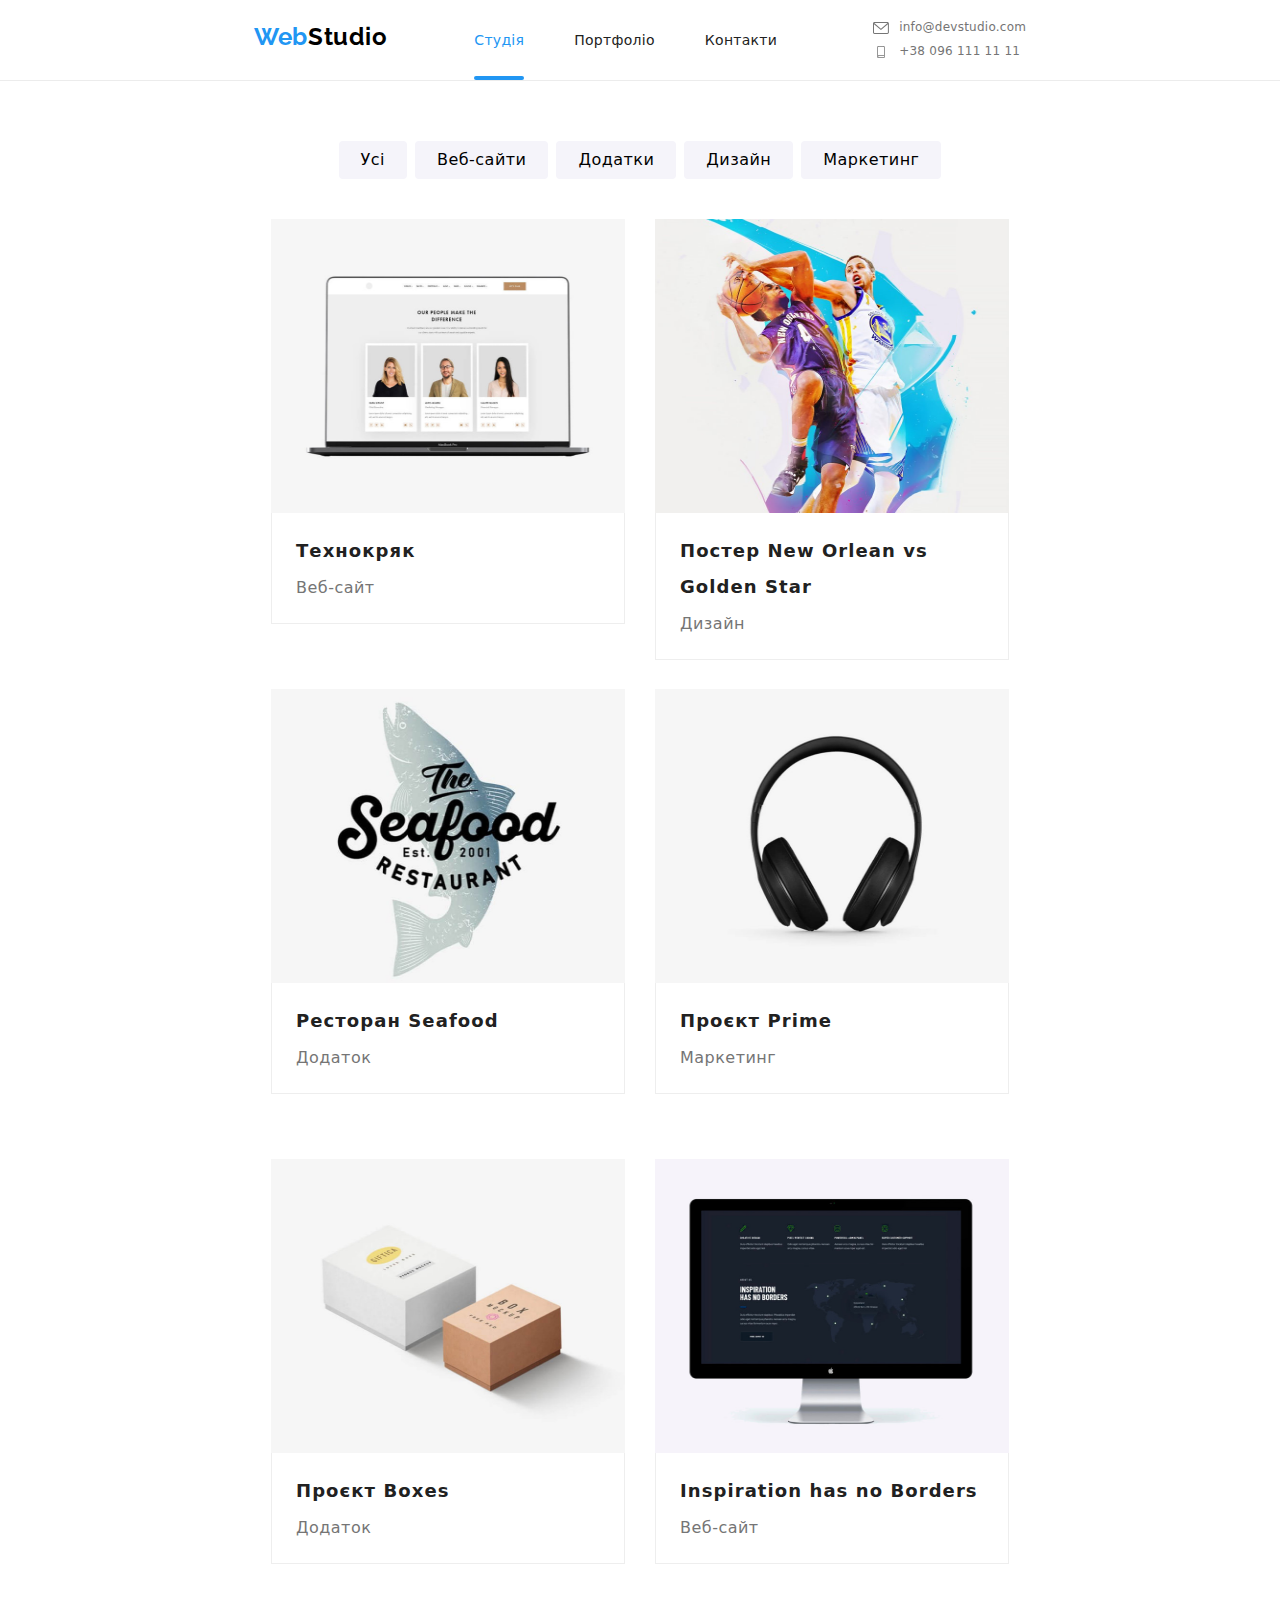
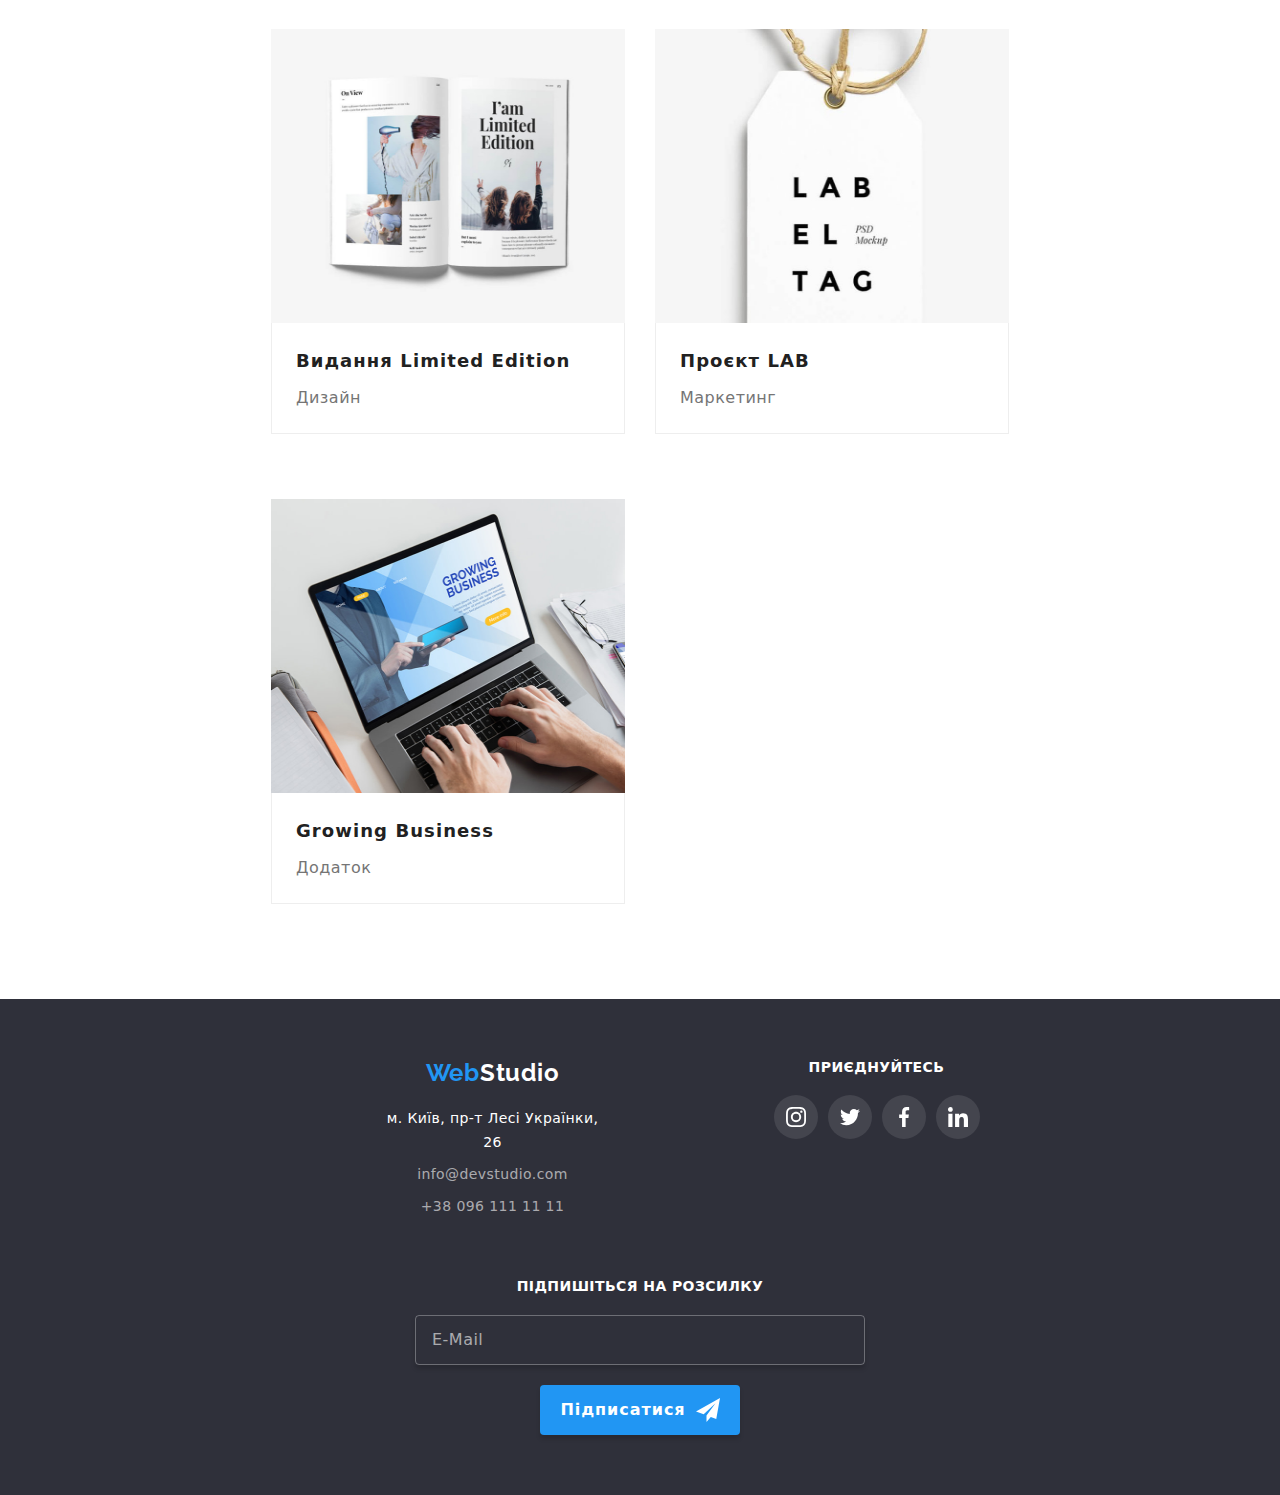
==== commit 91d88b60: "adaptability edits" ====
--- a/portfolio.html
+++ b/portfolio.html
@@ -425,6 +425,6 @@
         </div>
       </div>
     </footer>
-    <script src="./js/modal.js"></script>
+    <script src="./js/portfolio.js"></script>
   </body>
 </html>
--- a/css/main.min.css
+++ b/css/main.min.css
@@ -1 +1 @@
-body{font-family:"Roboto",sans-serif;letter-spacing:.02em;font-weight:500;font-size:14px;color:#212121;margin:0;padding:0}.container{width:480px;margin-left:auto;margin-right:auto;padding-left:15px;padding-right:15px}@media screen and (min-width: 768px){.container{width:768px;width:100%}}@media screen and (min-width: 1600px){.container{width:1200px}}header{position:relative;border-bottom:1px #ececec solid}header .container{display:-webkit-box;display:-ms-flexbox;display:flex;-webkit-box-align:center;-ms-flex-align:center;align-items:center}h1,h2,h3,ul,p{margin-top:0;margin-bottom:0;padding:0}section{padding-top:60px;padding-bottom:60px}@media screen and (min-width: 1600px){section{padding-top:94px;padding-bottom:94px}}img{display:block}ul{list-style-type:none}@media screen and (min-width: 768px){.menu__button-open{display:none}.menu{display:none}}@media screen and (min-width: 768px){.header-list{display:-webkit-box;display:-ms-flexbox;display:flex;-webkit-box-align:baseline;-ms-flex-align:baseline;align-items:baseline;margin-left:96px;white-space:nowrap;-ms-flex-wrap:wrap;flex-wrap:wrap;-webkit-box-orient:vertical;-webkit-box-direction:normal;-ms-flex-direction:column;flex-direction:column}.header-list__item+.header-list__item{margin-top:10px}.header-list__link{display:-webkit-box;display:-ms-flexbox;display:flex;-webkit-box-align:center;-ms-flex-align:center;align-items:center;color:#757575;font-weight:500;font-size:12px;letter-spacing:.02em;text-decoration:none;-webkit-transition:color 250ms cubic-bezier(0.4, 0, 0.2, 1);transition:color 250ms cubic-bezier(0.4, 0, 0.2, 1)}.header-list__link:hover,.header-list__link:focus{color:#2196f3}.header-list__icon{fill:#757575;margin-right:10px;-webkit-transition:fill 250ms cubic-bezier(0.4, 0, 0.2, 1);transition:fill 250ms cubic-bezier(0.4, 0, 0.2, 1)}.header-list__link:hover .header-list__icon,.header-list__link:focus .header-list__icon{fill:#2196f3}}@media screen and (min-width: 1600px){.header-list{margin-left:315px;-ms-flex-wrap:nowrap;flex-wrap:nowrap;-webkit-box-orient:horizontal;-webkit-box-direction:normal;-ms-flex-direction:row;flex-direction:row}.header-list__item+.header-list__item{margin-top:0;margin-left:30px}.header-list__link{font-size:14px}}@media screen and (min-width: 768px){.nav{display:-webkit-box;display:-ms-flexbox;display:flex;-webkit-box-align:baseline;-ms-flex-align:baseline;align-items:baseline}.nav__list{display:-webkit-box;display:-ms-flexbox;display:flex;-webkit-box-align:baseline;-ms-flex-align:baseline;align-items:baseline}.nav__item:not(:first-child){margin-left:50px}.nav__logo{display:inline-block;font-family:"Raleway",sans-serif;text-decoration:none;font-weight:700;font-size:24px;letter-spacing:.03em;color:#2196f3;margin-right:87px}.nav__page{display:block;text-decoration:none;font-weight:500;font-size:14px;letter-spacing:.02em;color:#212121;padding-top:32px;padding-bottom:32px;-webkit-transition:color 250ms cubic-bezier(0.4, 0, 0.2, 1);transition:color 250ms cubic-bezier(0.4, 0, 0.2, 1)}.nav__page:hover,.nav__page:focus{color:#2196f3}.nav__page-current{position:relative}.nav__page-current::after{content:"";display:block;border-radius:2px;width:100%;height:4px;background:#2196f3;position:absolute;left:0;bottom:0}}@media screen and (min-width: 1600px){.nav__logo{font-size:26px;margin-right:93px}}.hero{background-color:#2f303a;text-align:center;padding-top:118px;padding-bottom:118px;background-image:-webkit-gradient(linear, left top, left bottom, from(rgba(47, 48, 58, 0.4)), to(rgba(47, 48, 58, 0.4))),url(../images/background-mobile.jpg);background-image:linear-gradient(rgba(47, 48, 58, 0.4), rgba(47, 48, 58, 0.4)),url(../images/background-mobile.jpg);background-size:cover;background-position:center;max-width:480px;width:100%;margin-right:auto;margin-left:auto}.hero__h1{display:inline-block;font-weight:900;font-size:26px;line-height:162%;letter-spacing:.06em;text-transform:uppercase;text-align:center;color:#fff;width:360px;min-height:164px;margin-bottom:30px}.hero__main-but{display:block;background-color:#2196f3;min-width:200px;height:50px;border-radius:4px;border:none;-webkit-box-shadow:0 4px 4px 0 rgba(0,0,0,.15);box-shadow:0 4px 4px 0 rgba(0,0,0,.15);color:#fff;font-weight:700;font-size:16px;line-height:187%;letter-spacing:.06em;text-align:center;cursor:pointer;margin:auto;-webkit-transition:background-color 250ms cubic-bezier(0.4, 0, 0.2, 1);transition:background-color 250ms cubic-bezier(0.4, 0, 0.2, 1)}.hero__main-but:active{background-color:#188ce8}@media screen and (min-width: 768px){.hero{background-image:-webkit-gradient(linear, left top, left bottom, from(rgba(47, 48, 58, 0.4)), to(rgba(47, 48, 58, 0.4))),url(../images/background-tablet.jpg);background-image:linear-gradient(rgba(47, 48, 58, 0.4), rgba(47, 48, 58, 0.4)),url(../images/background-tablet.jpg);max-width:768px;width:100%}}@media screen and (min-width: 1600px){.hero{padding-top:200px;padding-bottom:200px;background-image:-webkit-gradient(linear, left top, left bottom, from(rgba(47, 48, 58, 0.4)), to(rgba(47, 48, 58, 0.4))),url(../images/background-img.jpg);background-image:linear-gradient(rgba(47, 48, 58, 0.4), rgba(47, 48, 58, 0.4)),url(../images/background-img.jpg);min-width:1600px}.hero__h1{font-size:44px;line-height:136%;width:696px;min-height:120px}.hero__main-but{min-width:216px}}.backdrop{position:fixed;top:0;left:0;width:100%;height:100%;background:rgba(0,0,0,.2);z-index:2;-webkit-transform:scale(100%);transform:scale(100%);-webkit-transition:visibility 250ms cubic-bezier(0.4, 0, 0.2, 1),opacity 250ms cubic-bezier(0.4, 0, 0.2, 1);transition:visibility 250ms cubic-bezier(0.4, 0, 0.2, 1),opacity 250ms cubic-bezier(0.4, 0, 0.2, 1)}.backdrop.is-hidden{opacity:0;visibility:hidden;pointer-events:none}.modal{position:absolute;top:50%;left:50%;-webkit-transform:translate(-50%, -50%) scale(1);transform:translate(-50%, -50%) scale(1);border-radius:4px;min-width:200px;height:609px;-webkit-box-shadow:0 2px 1px 0 rgba(0,0,0,.2),0 1px 1px 0 rgba(0,0,0,.14),0 1px 3px 0 rgba(0,0,0,.12);box-shadow:0 2px 1px 0 rgba(0,0,0,.2),0 1px 1px 0 rgba(0,0,0,.14),0 1px 3px 0 rgba(0,0,0,.12);background:#fff;-webkit-transition:-webkit-transform 250ms cubic-bezier(0.4, 0, 0.2, 1);transition:-webkit-transform 250ms cubic-bezier(0.4, 0, 0.2, 1);transition:transform 250ms cubic-bezier(0.4, 0, 0.2, 1);transition:transform 250ms cubic-bezier(0.4, 0, 0.2, 1), -webkit-transform 250ms cubic-bezier(0.4, 0, 0.2, 1)}.backdrop.is-hidden .modal.is-hidden{-webkit-transform:translate(-50%, -50%) scale(0.2);transform:translate(-50%, -50%) scale(0.2)}.modal__button{position:absolute;top:8px;right:8px;border-radius:50%;border:1px solid rgba(0,0,0,.1);background-color:#fff;cursor:pointer;display:-webkit-box;display:-ms-flexbox;display:flex;-webkit-box-align:center;-ms-flex-align:center;align-items:center;-webkit-box-pack:center;-ms-flex-pack:center;justify-content:center;width:30px;height:30px;-webkit-transition:fill 250ms cubic-bezier(0.4, 0, 0.2, 1);transition:fill 250ms cubic-bezier(0.4, 0, 0.2, 1)}.modal__button:hover,.modal__button:focus{fill:#2196f3}.modal-form{width:450px;padding-top:40px;padding-left:40px;padding-right:40px;padding-bottom:40px}.modal-form__header{font-weight:700;font-size:20px;line-height:150%;letter-spacing:.03em;text-align:center;color:#212121;margin-left:auto;margin-right:auto;margin-bottom:12px}.modal-form__box{display:-webkit-box;display:-ms-flexbox;display:flex;-webkit-box-orient:vertical;-webkit-box-direction:normal;-ms-flex-direction:column;flex-direction:column;position:relative;margin-left:auto;margin-right:auto;margin-top:10px;width:370px;height:58px}.modal-form__label{display:-webkit-box;display:-ms-flexbox;display:flex;-webkit-box-align:center;-ms-flex-align:center;align-items:center;-webkit-box-pack:start;-ms-flex-pack:start;justify-content:flex-start;font-weight:400;font-size:12px;letter-spacing:.01em;color:#757575}.modal-form__input{outline:none;border:1px solid rgba(33,33,33,.2);border-radius:4px;width:370px;height:40px;padding-left:34px;margin-top:4px;-webkit-transition:border 250ms cubic-bezier(0.4, 0, 0.2, 1);transition:border 250ms cubic-bezier(0.4, 0, 0.2, 1)}.modal-form__input:hover,.modal-form__input:focus{border:1px solid #2196f3}.modal-form__icon{position:absolute;top:28px;left:12px;-webkit-transition:fill 250ms cubic-bezier(0.4, 0, 0.2, 1);transition:fill 250ms cubic-bezier(0.4, 0, 0.2, 1)}.modal-form__input:hover+.modal-form__icon,.modal-form__input:focus+.modal-form__icon{fill:#2196f3}.modal-form__comment{display:-webkit-box;display:-ms-flexbox;display:flex;-webkit-box-orient:vertical;-webkit-box-direction:normal;-ms-flex-direction:column;flex-direction:column;position:relative;margin-left:auto;margin-right:auto;margin-bottom:20px;margin-top:10px;width:370px}.modal-form__texarea{display:block;outline:none;border:1px solid rgba(33,33,33,.2);border-radius:4px;width:370px;height:120px;margin-top:4px;padding-left:16px;padding-top:12px;resize:none;-webkit-transition:border 250ms cubic-bezier(0.4, 0, 0.2, 1);transition:border 250ms cubic-bezier(0.4, 0, 0.2, 1)}.modal-form__texarea::-webkit-input-placeholder{font-weight:400;font-size:12px;letter-spacing:.01em;color:rgba(117,117,117,.5)}.modal-form__texarea::-moz-placeholder{font-weight:400;font-size:12px;letter-spacing:.01em;color:rgba(117,117,117,.5)}.modal-form__texarea:-ms-input-placeholder{font-weight:400;font-size:12px;letter-spacing:.01em;color:rgba(117,117,117,.5)}.modal-form__texarea::-ms-input-placeholder{font-weight:400;font-size:12px;letter-spacing:.01em;color:rgba(117,117,117,.5)}.modal-form__texarea::placeholder{font-weight:400;font-size:12px;letter-spacing:.01em;color:rgba(117,117,117,.5)}.modal-form__texarea:hover,.modal-form__texarea:focus{border:1px solid #2196f3}.modal-form__checkbox-label{display:-webkit-box;display:-ms-flexbox;display:flex;-webkit-box-pack:center;-ms-flex-pack:center;justify-content:center;font-weight:400;font-size:12px;line-height:171%;letter-spacing:.03em;color:#757575}.modal-form__checkbox-input{-webkit-appearance:none;-moz-appearance:none;appearance:none}.modal-form__checkbox-icon{display:-webkit-box;display:-ms-flexbox;display:flex;-webkit-box-align:center;-ms-flex-align:center;align-items:center;border-radius:2px;border:#212121 2px solid;width:16px;height:15px;margin-right:8px;background-image:url(../images/icon-check.svg);background-size:contain;background-repeat:no-repeat;background-origin:border;background-position:center;-webkit-transition:background-color 250ms cubic-bezier(0.4, 0, 0.2, 1),border 250ms cubic-bezier(0.4, 0, 0.2, 1);transition:background-color 250ms cubic-bezier(0.4, 0, 0.2, 1),border 250ms cubic-bezier(0.4, 0, 0.2, 1)}.modal-form__checkbox-icon:hover{border:#2196f3 2px solid}.modal-form__checkbox-input:focus+.modal-form__checkbox-icon{border:#2196f3 2px solid}.modal-form__checkbox-input:checked+.modal-form__checkbox-icon{background-color:#188ce8;fill:#fff;border:none}.modal-form__checkbox-text{display:block;text-align:center}.modal-form__contract{color:#2196f3;margin-left:4px}.modal-form__btn{margin-top:30px;border:none;border-radius:4px;width:200px;height:50px;-webkit-box-shadow:0 4px 4px 0 rgba(0,0,0,.15);box-shadow:0 4px 4px 0 rgba(0,0,0,.15);background-color:#2196f3;font-family:"Roboto",sans-serif;font-weight:700;font-size:16px;line-height:1.875;letter-spacing:.06em;text-align:center;color:#fff;-webkit-transition:background-color 250ms cubic-bezier(0.4, 0, 0.2, 1);transition:background-color 250ms cubic-bezier(0.4, 0, 0.2, 1)}.modal-form__btn:hover,.modal-form__btn:focus{background-color:#188ce8}@media screen and (min-width: 1600px){.modal{min-width:528px;height:581px}.modal-form{width:528px}.modal-form__box,.modal-form__comment,.modal-form__input,.modal-form__texarea{width:448px}.modal-form__checkbox-label{font-size:14px}}.benefit{font-weight:400;line-height:171%;letter-spacing:.03em;color:#757575}.benefit__background-icon{display:-webkit-box;display:-ms-flexbox;display:flex;-webkit-box-pack:center;-ms-flex-pack:center;justify-content:center;-webkit-box-align:center;-ms-flex-align:center;align-items:center;background-color:#f5f4fa;width:450px;height:120px;border-radius:4px;margin-top:30px;margin-bottom:30px}.benefit__h3{text-align:center;font-weight:700;letter-spacing:.03em;text-transform:uppercase;color:#212121;font-size:14px;margin-bottom:10px}@media screen and (min-width: 768px){.benefit__block{gap:30px;display:-webkit-box;display:-ms-flexbox;display:flex;-webkit-box-align:center;-ms-flex-align:center;align-items:center;-webkit-box-pack:center;-ms-flex-pack:center;justify-content:center;-ms-flex-wrap:wrap;flex-wrap:wrap}}@media screen and (min-width: 768px){.benefit__background-icon{width:354px;margin-top:0}}@media screen and (min-width: 1600px){.benefit{padding-bottom:0}.benefit__block{display:-webkit-box;display:-ms-flexbox;display:flex;-webkit-box-align:baseline;-ms-flex-align:baseline;align-items:baseline;-webkit-box-pack:center;-ms-flex-pack:center;justify-content:center;-ms-flex-wrap:nowrap;flex-wrap:nowrap;width:1170px}.benefit__item{width:270px}.benefit__h3{text-align:start}.benefit__background-icon{width:270px;margin-top:0}}.photo-block__h2{font-weight:700;font-size:36px;letter-spacing:.03em;text-align:center;margin-bottom:50px;color:#212121}.photo-block__images{display:-webkit-box;display:-ms-flexbox;display:flex;-webkit-box-pack:center;-ms-flex-pack:center;justify-content:center;-ms-flex-wrap:wrap;flex-wrap:wrap;gap:30px}.photo-block__item{position:relative;width:370px}.photo-block__content{position:absolute;left:0;bottom:0;display:-webkit-box;display:-ms-flexbox;display:flex;width:100%;height:70px;background:rgba(47,48,58,.8);-webkit-box-align:center;-ms-flex-align:center;align-items:center;-webkit-box-pack:center;-ms-flex-pack:center;justify-content:center}.photo-block__text{font-weight:700;font-size:14px;letter-spacing:.03em;text-transform:uppercase;color:#fff}@media screen and (max-width: 1599px){.photo-block{display:none}}@media screen and (min-width: 1600px){.photo-block__images{-webkit-box-align:center;-ms-flex-align:center;align-items:center}}.team{background-color:#f5f4fa}.team__item{width:450px;height:460px}.team__title{font-weight:700;font-size:28px;letter-spacing:.03em;text-align:center;margin-bottom:30px}.team__list{margin-right:auto;margin-left:auto}@media screen and (min-width: 768px){.team__list{display:-webkit-box;display:-ms-flexbox;display:flex;-ms-flex-wrap:wrap;flex-wrap:wrap;-webkit-box-align:center;-ms-flex-align:center;align-items:center;-webkit-box-pack:center;-ms-flex-pack:center;justify-content:center;gap:30px}.team__item{width:354px;height:374px}}@media screen and (max-width: 767px){.team__item+.team__item{margin-top:30px}}.members{padding-top:30px;padding-bottom:24px;border-radius:0 0 4px 4px;width:450px;-webkit-box-shadow:0 2px 1px 0 rgba(0,0,0,.2),0 1px 1px 0 rgba(0,0,0,.14),0 1px 3px 0 rgba(0,0,0,.12);box-shadow:0 2px 1px 0 rgba(0,0,0,.2),0 1px 1px 0 rgba(0,0,0,.14),0 1px 3px 0 rgba(0,0,0,.12);background:#fff}@media screen and (min-width: 768px){.members{width:354px}}.members__name{font-weight:500;font-size:16px;letter-spacing:.03em;text-align:center}.members__profesion{font-weight:400;font-size:16px;letter-spacing:.03em;color:#757575;text-align:center;margin-top:10px}.members__socialmedia{display:-webkit-box;display:-ms-flexbox;display:flex;-webkit-box-align:center;-ms-flex-align:center;align-items:center;-webkit-box-pack:center;-ms-flex-pack:center;justify-content:center;margin-top:16px;gap:10px}.members__socialmedia-link{display:-webkit-box;display:-ms-flexbox;display:flex;-webkit-box-align:center;-ms-flex-align:center;align-items:center;-webkit-box-pack:center;-ms-flex-pack:center;justify-content:center;border-radius:50%;width:44px;height:44px;outline:none;fill:#afb1b8;margin-top:0;-webkit-transition:background-color 250ms cubic-bezier(0.4, 0, 0.2, 1),fill 250ms cubic-bezier(0.4, 0, 0.2, 1);transition:background-color 250ms cubic-bezier(0.4, 0, 0.2, 1),fill 250ms cubic-bezier(0.4, 0, 0.2, 1)}.members__socialmedia-link:hover,.members__socialmedia-link:focus{fill:#fff;background-color:#188ce8}@media screen and (min-width: 1600px){.team__item{width:270px;height:428px}.team__item img{width:270px;height:260px}.team__title{font-size:36px;margin-bottom:50px}.members{width:270px}}.clients__header{font-weight:700;font-size:28px;letter-spacing:.03em;text-align:center;color:#212121}.clients__list{display:-webkit-box;display:-ms-flexbox;display:flex;-ms-flex-wrap:wrap;flex-wrap:wrap;-webkit-box-pack:center;-ms-flex-pack:center;justify-content:center;-webkit-box-align:center;-ms-flex-align:center;align-items:center;gap:30px;margin-top:30px}.clients__icon{width:210px;height:92px;border:1px solid #afb1b8;outline:none;border-radius:4px;display:-webkit-box;display:-ms-flexbox;display:flex;-webkit-box-pack:center;-ms-flex-pack:center;justify-content:center;-webkit-box-align:center;-ms-flex-align:center;align-items:center;fill:#afb1b8;-webkit-transition:border 250ms cubic-bezier(0.4, 0, 0.2, 1),fill 250ms cubic-bezier(0.4, 0, 0.2, 1);transition:border 250ms cubic-bezier(0.4, 0, 0.2, 1),fill 250ms cubic-bezier(0.4, 0, 0.2, 1)}.clients__icon:hover,.clients__icon:focus{fill:#2196f3;border:1px solid #188ce8}@media screen and (min-width: 1600px){.clients__header{font-size:36px}.clients__icon{width:170px}.clients__list{margin-top:50px}}.footer{background-color:#2f303a;padding-top:60px;padding-bottom:60px}.footer__main-block{width:232px;text-align:center;margin-right:auto;margin-left:auto;margin-bottom:60px}@media screen and (min-width: 768px){.footer__tablet{display:-webkit-box;display:-ms-flexbox;display:flex;-webkit-box-align:start;-ms-flex-align:start;align-items:start}.footer__main-block{margin-right:165px;margin-left:76px}}.footer__logo{display:block;margin-bottom:20px;font-family:"Raleway",sans-serif;text-decoration:none;font-weight:700;font-size:24px;letter-spacing:.03em;color:#2196f3}.footer__adress{font-weight:400;font-size:14px;line-height:171%;letter-spacing:.03em;color:#fff;font-style:normal;margin-bottom:8px}.footer__appeal{display:block;font-weight:400;line-height:171%;letter-spacing:.03em;color:rgba(255,255,255,.6);text-decoration:none;font-style:normal;-webkit-transition:color 250ms cubic-bezier(0.4, 0, 0.2, 1);transition:color 250ms cubic-bezier(0.4, 0, 0.2, 1)}.footer__appeal:not(:last-child){margin-bottom:8px}.footer__appeal:hover,.footer__appeal:focus{color:rgba(255,255,255,.7450980392)}.footer__header{font-weight:700;font-size:14px;letter-spacing:.03em;text-transform:uppercase;text-align:center;color:#fff}.footer__socialmed{display:-webkit-box;display:-ms-flexbox;display:flex;-webkit-box-align:center;-ms-flex-align:center;align-items:center;-webkit-box-pack:center;-ms-flex-pack:center;justify-content:center;gap:10px;margin-top:20px;margin-bottom:60px}.footer__icon{display:-webkit-box;display:-ms-flexbox;display:flex;-webkit-box-align:center;-ms-flex-align:center;align-items:center;-webkit-box-pack:center;-ms-flex-pack:center;justify-content:center;background-color:rgba(255,255,255,.1);border-radius:50%;width:44px;height:44px;fill:#fff;-webkit-transition:background-color 250ms cubic-bezier(0.4, 0, 0.2, 1);transition:background-color 250ms cubic-bezier(0.4, 0, 0.2, 1)}.footer__icon:hover,.footer__icon:focus{background-color:#2196f3}@media screen and (min-width: 1600px){.footer .container{display:-webkit-box;display:-ms-flexbox;display:flex;-webkit-box-pack:justify;-ms-flex-pack:justify;justify-content:space-between;-webkit-box-align:start;-ms-flex-align:start;align-items:flex-start}.footer__main-block{text-align:start;margin:0;margin-right:70px;width:231px}.footer__logo{font-size:26px}.footer__adress{margin-bottom:9px}.footer__appeal:not(:last-child){margin-bottom:9px}.footer__socialmed{margin-bottom:0}}.footer__email-block{display:-webkit-box;display:-ms-flexbox;display:flex;-webkit-box-orient:vertical;-webkit-box-direction:normal;-ms-flex-direction:column;flex-direction:column}.footer__email-header{font-weight:700;font-size:14px;letter-spacing:.03em;text-transform:uppercase;text-align:center;color:#fff}.footer__form{margin-right:auto;margin-left:auto}.footer__input{border:1px solid rgba(255,255,255,.3);border-radius:4px;width:450px;height:50px;-webkit-box-shadow:0 4px 4px 0 rgba(0,0,0,.15);box-shadow:0 4px 4px 0 rgba(0,0,0,.15);background:rgba(33,150,243,0);margin-top:20px;padding-left:16px;color:#fff}.footer__input::-webkit-input-placeholder{font-weight:400;font-size:16px;line-height:125%;letter-spacing:.03em;color:rgba(255,255,255,.6)}.footer__input::-moz-placeholder{font-weight:400;font-size:16px;line-height:125%;letter-spacing:.03em;color:rgba(255,255,255,.6)}.footer__input:-ms-input-placeholder{font-weight:400;font-size:16px;line-height:125%;letter-spacing:.03em;color:rgba(255,255,255,.6)}.footer__input::-ms-input-placeholder{font-weight:400;font-size:16px;line-height:125%;letter-spacing:.03em;color:rgba(255,255,255,.6)}.footer__input::placeholder{font-weight:400;font-size:16px;line-height:125%;letter-spacing:.03em;color:rgba(255,255,255,.6)}.footer__button{display:-webkit-box;display:-ms-flexbox;display:flex;-webkit-box-align:center;-ms-flex-align:center;align-items:center;-webkit-box-pack:center;-ms-flex-pack:center;justify-content:center;gap:10px;border-radius:4px;width:200px;height:50px;margin-top:20px;-webkit-box-shadow:0 4px 4px 0 rgba(0,0,0,.15);box-shadow:0 4px 4px 0 rgba(0,0,0,.15);background:#2196f3;margin-right:auto;margin-left:auto;border:none;-webkit-transition:background-color 250ms cubic-bezier(0.4, 0, 0.2, 1);transition:background-color 250ms cubic-bezier(0.4, 0, 0.2, 1)}.footer__button:hover,.footer__button:focus{background-color:#188ce8}.footer__button-text{font-weight:700;font-size:16px;line-height:187%;letter-spacing:.06em;text-align:center;color:#fff}@media screen and (min-width: 1600px){.footer__email-block{margin-left:93px}.footer__form{display:-webkit-box;display:-ms-flexbox;display:flex;-webkit-box-align:center;-ms-flex-align:center;align-items:center;gap:12px}.footer__input{width:358px}.footer__email-header{text-align:start}}.filter-list{display:-webkit-box;display:-ms-flexbox;display:flex;-webkit-box-align:center;-ms-flex-align:center;align-items:center;-webkit-box-pack:center;-ms-flex-pack:center;justify-content:center;margin-bottom:40px;gap:8px}.filter-list__btn{background-color:#f5f4fa;font-weight:500;font-size:16px;line-height:162%;letter-spacing:.03em;text-align:center;height:38px;cursor:pointer;border-radius:4px;border:rgba(0,0,0,0);padding-top:6px;padding-bottom:6px;padding-left:22px;padding-right:22px;-webkit-transition:background-color 250ms cubic-bezier(0.4, 0, 0.2, 1),color 250ms cubic-bezier(0.4, 0, 0.2, 1),-webkit-box-shadow 250ms cubic-bezier(0.4, 0, 0.2, 1);transition:background-color 250ms cubic-bezier(0.4, 0, 0.2, 1),color 250ms cubic-bezier(0.4, 0, 0.2, 1),-webkit-box-shadow 250ms cubic-bezier(0.4, 0, 0.2, 1);transition:background-color 250ms cubic-bezier(0.4, 0, 0.2, 1),color 250ms cubic-bezier(0.4, 0, 0.2, 1),box-shadow 250ms cubic-bezier(0.4, 0, 0.2, 1);transition:background-color 250ms cubic-bezier(0.4, 0, 0.2, 1),color 250ms cubic-bezier(0.4, 0, 0.2, 1),box-shadow 250ms cubic-bezier(0.4, 0, 0.2, 1),-webkit-box-shadow 250ms cubic-bezier(0.4, 0, 0.2, 1)}.filter-list__btn:hover,.filter-list__btn:focus,.filter-list__btn:active{color:#fff;background:#2196f3;-webkit-box-shadow:0 2px 2px 0 rgba(0,0,0,.12),0 1px 2px 0 rgba(0,0,0,.08),0 3px 1px 0 rgba(0,0,0,.1);box-shadow:0 2px 2px 0 rgba(0,0,0,.12),0 1px 2px 0 rgba(0,0,0,.08),0 3px 1px 0 rgba(0,0,0,.1)}@media screen and (max-width: 785px){.filter-list{-ms-flex-wrap:wrap;flex-wrap:wrap;width:326px;-webkit-box-pack:start;-ms-flex-pack:start;justify-content:start}}.cards-list{display:-webkit-box;display:-ms-flexbox;display:flex;-ms-flex-wrap:wrap;flex-wrap:wrap;gap:30px}.cards-list__card{text-decoration:none;display:block;-webkit-box-shadow:none;box-shadow:none;-webkit-transition-property:-webkit-box-shadow;transition-property:-webkit-box-shadow;transition-property:box-shadow;transition-property:box-shadow, -webkit-box-shadow;-webkit-transition-duration:250ms;transition-duration:250ms;-webkit-transition-timing-function:cubic-bezier(0.4, 0, 0.2, 1);transition-timing-function:cubic-bezier(0.4, 0, 0.2, 1)}.cards-list__card:hover,.cards-list__card:focus{-webkit-box-shadow:1px 4px 6px 0 rgba(0,0,0,.16),0 4px 4px 0 rgba(0,0,0,.06),0 1px 1px 0 rgba(0,0,0,.12);box-shadow:1px 4px 6px 0 rgba(0,0,0,.16),0 4px 4px 0 rgba(0,0,0,.06),0 1px 1px 0 rgba(0,0,0,.12)}.cards-list__thumb{position:relative;overflow:hidden}.cards-list__filling{position:absolute;display:-webkit-box;display:-ms-flexbox;display:flex;-webkit-box-align:center;-ms-flex-align:center;align-items:center;-webkit-box-pack:center;-ms-flex-pack:center;justify-content:center;top:0;left:0;width:100%;height:101%;background:rgba(33,150,243,.9);padding-left:24px;padding-right:24px;-webkit-transform:translateY(100%);transform:translateY(100%);-webkit-transition:-webkit-transform 250ms cubic-bezier(0.4, 0, 0.2, 1);transition:-webkit-transform 250ms cubic-bezier(0.4, 0, 0.2, 1);transition:transform 250ms cubic-bezier(0.4, 0, 0.2, 1);transition:transform 250ms cubic-bezier(0.4, 0, 0.2, 1), -webkit-transform 250ms cubic-bezier(0.4, 0, 0.2, 1)}.cards-list__card:hover .cards-list__filling,.cards-list__card:focus .cards-list__filling{-webkit-transform:translateY(0);transform:translateY(0);opacity:1}.cards-list__text{font-weight:400;font-size:18px;line-height:156%;letter-spacing:.03em;color:#fff}.cards-list__border{padding-top:20px;padding-bottom:20px;padding-left:24px;padding-right:24px;border-bottom:1px solid #eee;border-left:1px solid #eee;border-right:1px solid #eee}.cards-list__sub-title{font-weight:700;font-size:18px;line-height:200%;letter-spacing:.06em;color:#212121;text-decoration:none}.cards-list__filter{margin-top:4px;font-weight:400;font-size:16px;line-height:187%;letter-spacing:.03em;color:#757575;text-decoration:none}@media screen and (max-width: 785px){.cards-list__item{width:450px;height:404px}.cards-list__item img{width:450px;height:294px}.cards-list{margin-left:auto;margin-right:auto}.cards-list__sub-title{font-size:16px}}@media screen and (max-width: 1599px){.cards-list__item{width:354px;height:440px}.cards-list__item img{width:354px;height:294px}.cards-list{margin-left:auto;margin-right:auto}}@media screen and (max-width: 767px){.menu{position:fixed;display:-webkit-box;display:-ms-flexbox;display:flex;-webkit-box-orient:vertical;-webkit-box-direction:normal;-ms-flex-direction:column;flex-direction:column;top:0;left:0;width:100%;height:100%;background-color:#fff;padding-left:40px;padding-right:40px;padding-top:48px;padding-bottom:48px;z-index:7;visibility:visible;-webkit-transform:scale(100%);transform:scale(100%);-webkit-transition:visibility 250ms cubic-bezier(0.4, 0, 0.2, 1),opacity 250ms cubic-bezier(0.4, 0, 0.2, 1);transition:visibility 250ms cubic-bezier(0.4, 0, 0.2, 1),opacity 250ms cubic-bezier(0.4, 0, 0.2, 1)}.menu.is-hidden{opacity:0;visibility:hidden;pointer-events:none}.menu__button-open{display:block;border:none;background-color:#fff}.menu__button-open:hover,.menu__button-open:focus{fill:#2196f3}.menu__button-close{position:absolute;top:10px;right:15px;border:none;background-color:#fff;-webkit-transition:fill 250ms cubic-bezier(0.4, 0, 0.2, 1);transition:fill 250ms cubic-bezier(0.4, 0, 0.2, 1)}.menu__button-close:hover,.menu__button-close:focus{fill:#2196f3}.header-list{display:none}.menu__header-list{margin-top:auto}.header-list__link{font-weight:500;letter-spacing:.02em;color:#757575;text-decoration:none;-webkit-transition:color 250ms cubic-bezier(0.4, 0, 0.2, 1);transition:color 250ms cubic-bezier(0.4, 0, 0.2, 1)}.header-list__link:hover,.header-list__link:focus{color:#2196f3}.header-list__item{font-size:34px}.header-list__item+.header-list__item{margin-top:32px;font-size:24px}.nav__list{display:none}.nav__item+.nav__item{margin-top:32px}.nav__page{font-weight:500;font-size:40px;letter-spacing:.02em;text-decoration-line:none;color:#212121}.nav__page:hover,.nav__page:focus{color:#2196f3}.nav__logo{display:inline-block;font-family:"Raleway",sans-serif;text-decoration:none;font-weight:700;font-size:24px;letter-spacing:.03em;color:#2196f3;margin-right:87px}header .container{display:-webkit-box;display:-ms-flexbox;display:flex;-webkit-box-pack:justify;-ms-flex-pack:justify;justify-content:space-between}.social-links{margin-top:64px}.social-links__link{font-weight:500;font-size:18px;line-height:122%;letter-spacing:.02em;text-decoration:none;color:#2196f3}.social-links__link+.social-links__link::before{content:"";border:1px solid rgba(33,33,33,.2);width:22px;margin-right:10px;margin-left:10px}}/*# sourceMappingURL=main.min.css.map */+body{font-family:"Roboto",sans-serif;letter-spacing:.02em;font-weight:500;font-size:14px;color:#212121;margin:0;padding:0}.container{width:100%;padding:0 15px;margin-left:auto;margin-right:auto}@media screen and (max-width: 785px){.container{max-width:480px}}@media screen and (min-width: 786px){.container{width:768px}}@media screen and (min-width: 1600px){.container{width:1200px}}header{position:relative;border-bottom:1px #ececec solid}header .container{display:-webkit-box;display:-ms-flexbox;display:flex;-webkit-box-align:center;-ms-flex-align:center;align-items:center;-webkit-box-pack:center;-ms-flex-pack:center;justify-content:center}h1,h2,h3,ul,p{margin-top:0;margin-bottom:0;padding:0}section{padding-top:60px;padding-bottom:60px}@media screen and (min-width: 1600px){section{padding-top:94px;padding-bottom:94px}}img{display:block}ul{list-style-type:none}@media screen and (min-width: 768px){.menu__button-open{display:none}.menu{display:none}.header-list{display:-webkit-box;display:-ms-flexbox;display:flex;-webkit-box-align:baseline;-ms-flex-align:baseline;align-items:baseline;margin-left:96px;white-space:nowrap;-ms-flex-wrap:wrap;flex-wrap:wrap;-webkit-box-orient:vertical;-webkit-box-direction:normal;-ms-flex-direction:column;flex-direction:column}.header-list__item+.header-list__item{margin-top:10px}.header-list__link{display:-webkit-box;display:-ms-flexbox;display:flex;-webkit-box-align:center;-ms-flex-align:center;align-items:center;color:#757575;font-weight:500;font-size:12px;letter-spacing:.02em;text-decoration:none;-webkit-transition:color 250ms cubic-bezier(0.4, 0, 0.2, 1);transition:color 250ms cubic-bezier(0.4, 0, 0.2, 1)}.header-list__link:hover,.header-list__link:focus{color:#2196f3}.header-list__icon{fill:#757575;margin-right:10px;-webkit-transition:fill 250ms cubic-bezier(0.4, 0, 0.2, 1);transition:fill 250ms cubic-bezier(0.4, 0, 0.2, 1)}.header-list__link:hover .header-list__icon,.header-list__link:focus .header-list__icon{fill:#2196f3}}@media screen and (min-width: 1600px){.header-list{margin-left:315px;-ms-flex-wrap:nowrap;flex-wrap:nowrap;-webkit-box-orient:horizontal;-webkit-box-direction:normal;-ms-flex-direction:row;flex-direction:row}.header-list__item+.header-list__item{margin-top:0;margin-left:30px}.header-list__link{font-size:14px}}@media screen and (min-width: 768px){.nav{display:-webkit-box;display:-ms-flexbox;display:flex;-webkit-box-align:baseline;-ms-flex-align:baseline;align-items:baseline}.nav__list{display:-webkit-box;display:-ms-flexbox;display:flex;-webkit-box-align:baseline;-ms-flex-align:baseline;align-items:baseline}.nav__item:not(:first-child){margin-left:50px}.nav__logo{display:inline-block;font-family:"Raleway",sans-serif;text-decoration:none;font-weight:700;font-size:24px;letter-spacing:.03em;color:#2196f3;margin-right:87px}.nav__page{display:block;text-decoration:none;font-weight:500;font-size:14px;letter-spacing:.02em;color:#212121;padding-top:32px;padding-bottom:32px;-webkit-transition:color 250ms cubic-bezier(0.4, 0, 0.2, 1);transition:color 250ms cubic-bezier(0.4, 0, 0.2, 1)}.nav__page:hover,.nav__page:focus{color:#2196f3}.nav__page-current{position:relative}.nav__page-current::after{content:"";display:block;border-radius:2px;width:100%;height:4px;background:#2196f3;position:absolute;left:0;bottom:0}}@media screen and (min-width: 1600px){.nav__logo{font-size:26px;margin-right:93px}}.hero{background-color:#2f303a;text-align:center;padding-top:118px;padding-bottom:118px;background-image:-webkit-gradient(linear, left top, left bottom, from(rgba(47, 48, 58, 0.4)), to(rgba(47, 48, 58, 0.4))),url(../images/background-mobile.jpg);background-image:linear-gradient(rgba(47, 48, 58, 0.4), rgba(47, 48, 58, 0.4)),url(../images/background-mobile.jpg);background-size:cover;background-position:center;max-width:480px;width:100%;margin-right:auto;margin-left:auto}@media screen and (min-width: 768px){.hero{background-image:-webkit-gradient(linear, left top, left bottom, from(rgba(47, 48, 58, 0.4)), to(rgba(47, 48, 58, 0.4))),url(../images/background-tablet.jpg);background-image:linear-gradient(rgba(47, 48, 58, 0.4), rgba(47, 48, 58, 0.4)),url(../images/background-tablet.jpg);max-width:768px}}@media screen and (min-width: 1600px){.hero{padding-top:200px;padding-bottom:200px;background-image:-webkit-gradient(linear, left top, left bottom, from(rgba(47, 48, 58, 0.4)), to(rgba(47, 48, 58, 0.4))),url(../images/background-img.jpg);background-image:linear-gradient(rgba(47, 48, 58, 0.4), rgba(47, 48, 58, 0.4)),url(../images/background-img.jpg);min-width:1600px}}.hero__h1{display:inline-block;font-weight:900;font-size:26px;line-height:162%;letter-spacing:.06em;text-transform:uppercase;text-align:center;color:#fff;width:360px;min-height:164px;margin-bottom:30px}@media screen and (min-width: 1600px){.hero__h1{font-size:44px;line-height:136%;width:696px;min-height:120px}}.hero__main-but{display:block;background-color:#2196f3;min-width:200px;height:50px;border-radius:4px;border:none;-webkit-box-shadow:0 4px 4px 0 rgba(0,0,0,.15);box-shadow:0 4px 4px 0 rgba(0,0,0,.15);color:#fff;font-weight:700;font-size:16px;line-height:187%;letter-spacing:.06em;text-align:center;cursor:pointer;margin:auto;-webkit-transition:background-color 250ms cubic-bezier(0.4, 0, 0.2, 1);transition:background-color 250ms cubic-bezier(0.4, 0, 0.2, 1)}.hero__main-but:active{background-color:#188ce8}@media screen and (min-width: 1600px){.hero__main-but{min-width:216px}}.backdrop{position:fixed;top:0;left:0;width:100%;height:100%;background:rgba(0,0,0,.2);z-index:2;-webkit-transform:scale(100%);transform:scale(100%);-webkit-transition:visibility 250ms cubic-bezier(0.4, 0, 0.2, 1),opacity 250ms cubic-bezier(0.4, 0, 0.2, 1);transition:visibility 250ms cubic-bezier(0.4, 0, 0.2, 1),opacity 250ms cubic-bezier(0.4, 0, 0.2, 1)}.backdrop.is-hidden{opacity:0;visibility:hidden;pointer-events:none}.modal{position:absolute;top:50%;left:50%;-webkit-transform:translate(-50%, -50%) scale(1);transform:translate(-50%, -50%) scale(1);border-radius:4px;min-width:200px;height:609px;-webkit-box-shadow:0 2px 1px 0 rgba(0,0,0,.2),0 1px 1px 0 rgba(0,0,0,.14),0 1px 3px 0 rgba(0,0,0,.12);box-shadow:0 2px 1px 0 rgba(0,0,0,.2),0 1px 1px 0 rgba(0,0,0,.14),0 1px 3px 0 rgba(0,0,0,.12);background:#fff;-webkit-transition:-webkit-transform 250ms cubic-bezier(0.4, 0, 0.2, 1);transition:-webkit-transform 250ms cubic-bezier(0.4, 0, 0.2, 1);transition:transform 250ms cubic-bezier(0.4, 0, 0.2, 1);transition:transform 250ms cubic-bezier(0.4, 0, 0.2, 1), -webkit-transform 250ms cubic-bezier(0.4, 0, 0.2, 1)}.backdrop.is-hidden .modal.is-hidden{-webkit-transform:translate(-50%, -50%) scale(0.2);transform:translate(-50%, -50%) scale(0.2)}.modal__button{position:absolute;top:8px;right:8px;border-radius:50%;border:1px solid rgba(0,0,0,.1);background-color:#fff;cursor:pointer;display:-webkit-box;display:-ms-flexbox;display:flex;-webkit-box-align:center;-ms-flex-align:center;align-items:center;-webkit-box-pack:center;-ms-flex-pack:center;justify-content:center;width:30px;height:30px;-webkit-transition:fill 250ms cubic-bezier(0.4, 0, 0.2, 1);transition:fill 250ms cubic-bezier(0.4, 0, 0.2, 1)}.modal__button:hover,.modal__button:focus{fill:#2196f3}.modal-form{width:450px;padding-top:40px;padding-left:40px;padding-right:40px;padding-bottom:40px}.modal-form__header{font-weight:700;font-size:20px;line-height:150%;letter-spacing:.03em;text-align:center;color:#212121;margin-left:auto;margin-right:auto;margin-bottom:12px}.modal-form__box{display:-webkit-box;display:-ms-flexbox;display:flex;-webkit-box-orient:vertical;-webkit-box-direction:normal;-ms-flex-direction:column;flex-direction:column;position:relative;margin-left:auto;margin-right:auto;margin-top:10px;width:370px;height:58px}.modal-form__label{display:-webkit-box;display:-ms-flexbox;display:flex;-webkit-box-align:center;-ms-flex-align:center;align-items:center;-webkit-box-pack:start;-ms-flex-pack:start;justify-content:flex-start;font-weight:400;font-size:12px;letter-spacing:.01em;color:#757575}.modal-form__input{outline:none;border:1px solid rgba(33,33,33,.2);border-radius:4px;width:370px;height:40px;padding-left:34px;margin-top:4px;-webkit-transition:border 250ms cubic-bezier(0.4, 0, 0.2, 1);transition:border 250ms cubic-bezier(0.4, 0, 0.2, 1)}.modal-form__input:hover,.modal-form__input:focus{border:1px solid #2196f3}.modal-form__icon{position:absolute;top:28px;left:12px;-webkit-transition:fill 250ms cubic-bezier(0.4, 0, 0.2, 1);transition:fill 250ms cubic-bezier(0.4, 0, 0.2, 1)}.modal-form__input:hover+.modal-form__icon,.modal-form__input:focus+.modal-form__icon{fill:#2196f3}.modal-form__comment{display:-webkit-box;display:-ms-flexbox;display:flex;-webkit-box-orient:vertical;-webkit-box-direction:normal;-ms-flex-direction:column;flex-direction:column;position:relative;margin-left:auto;margin-right:auto;margin-bottom:20px;margin-top:10px;width:370px}.modal-form__texarea{display:block;outline:none;border:1px solid rgba(33,33,33,.2);border-radius:4px;width:370px;height:120px;margin-top:4px;padding-left:16px;padding-top:12px;resize:none;-webkit-transition:border 250ms cubic-bezier(0.4, 0, 0.2, 1);transition:border 250ms cubic-bezier(0.4, 0, 0.2, 1)}.modal-form__texarea::-webkit-input-placeholder{font-weight:400;font-size:12px;letter-spacing:.01em;color:rgba(117,117,117,.5)}.modal-form__texarea::-moz-placeholder{font-weight:400;font-size:12px;letter-spacing:.01em;color:rgba(117,117,117,.5)}.modal-form__texarea:-ms-input-placeholder{font-weight:400;font-size:12px;letter-spacing:.01em;color:rgba(117,117,117,.5)}.modal-form__texarea::-ms-input-placeholder{font-weight:400;font-size:12px;letter-spacing:.01em;color:rgba(117,117,117,.5)}.modal-form__texarea::placeholder{font-weight:400;font-size:12px;letter-spacing:.01em;color:rgba(117,117,117,.5)}.modal-form__texarea:hover,.modal-form__texarea:focus{border:1px solid #2196f3}.modal-form__checkbox-label{display:-webkit-box;display:-ms-flexbox;display:flex;-webkit-box-pack:center;-ms-flex-pack:center;justify-content:center;font-weight:400;font-size:12px;line-height:171%;letter-spacing:.03em;color:#757575}.modal-form__checkbox-input{-webkit-appearance:none;-moz-appearance:none;appearance:none}.modal-form__checkbox-icon{display:-webkit-box;display:-ms-flexbox;display:flex;-webkit-box-align:center;-ms-flex-align:center;align-items:center;border-radius:2px;border:#212121 2px solid;width:16px;height:15px;margin-right:8px;background-image:url(../images/icon-check.svg);background-size:contain;background-repeat:no-repeat;background-origin:border;background-position:center;-webkit-transition:background-color 250ms cubic-bezier(0.4, 0, 0.2, 1),border 250ms cubic-bezier(0.4, 0, 0.2, 1);transition:background-color 250ms cubic-bezier(0.4, 0, 0.2, 1),border 250ms cubic-bezier(0.4, 0, 0.2, 1)}.modal-form__checkbox-icon:hover{border:#2196f3 2px solid}.modal-form__checkbox-input:focus+.modal-form__checkbox-icon{border:#2196f3 2px solid}.modal-form__checkbox-input:checked+.modal-form__checkbox-icon{background-color:#188ce8;fill:#fff;border:none}.modal-form__checkbox-text{display:block;text-align:center}.modal-form__contract{color:#2196f3;margin-left:4px}.modal-form__btn{margin-top:30px;border:none;border-radius:4px;width:200px;height:50px;-webkit-box-shadow:0 4px 4px 0 rgba(0,0,0,.15);box-shadow:0 4px 4px 0 rgba(0,0,0,.15);background-color:#2196f3;font-family:"Roboto",sans-serif;font-weight:700;font-size:16px;line-height:1.875;letter-spacing:.06em;text-align:center;color:#fff;-webkit-transition:background-color 250ms cubic-bezier(0.4, 0, 0.2, 1);transition:background-color 250ms cubic-bezier(0.4, 0, 0.2, 1)}.modal-form__btn:hover,.modal-form__btn:focus{background-color:#188ce8}@media screen and (min-width: 1600px){.modal{min-width:528px;height:581px}.modal-form{width:528px}.modal-form__box,.modal-form__comment,.modal-form__input,.modal-form__texarea{width:448px}.modal-form__checkbox-label{font-size:14px}}.benefit{font-weight:400;line-height:171%;letter-spacing:.03em;color:#757575}@media screen and (min-width: 1600px){.benefit{padding-bottom:0}}.benefit__background-icon{display:-webkit-box;display:-ms-flexbox;display:flex;-webkit-box-pack:center;-ms-flex-pack:center;justify-content:center;-webkit-box-align:center;-ms-flex-align:center;align-items:center;background-color:#f5f4fa;max-width:450px;height:120px;border-radius:4px;margin-top:30px;margin-bottom:30px}@media screen and (min-width: 786px){.benefit__background-icon{width:354px;margin-top:0}}@media screen and (min-width: 1600px){.benefit__background-icon{width:270px;margin-top:0}}.benefit__h3{text-align:center;font-weight:700;letter-spacing:.03em;text-transform:uppercase;color:#212121;font-size:14px;margin-bottom:10px}@media screen and (min-width: 1600px){.benefit__h3{text-align:start}}@media screen and (min-width: 786px){.benefit__block{gap:30px;display:-webkit-box;display:-ms-flexbox;display:flex;-webkit-box-align:center;-ms-flex-align:center;align-items:center;-webkit-box-pack:center;-ms-flex-pack:center;justify-content:center;-ms-flex-wrap:wrap;flex-wrap:wrap}}@media screen and (min-width: 1600px){.benefit__block{display:-webkit-box;display:-ms-flexbox;display:flex;-webkit-box-align:baseline;-ms-flex-align:baseline;align-items:baseline;-webkit-box-pack:center;-ms-flex-pack:center;justify-content:center;-ms-flex-wrap:nowrap;flex-wrap:nowrap;width:1170px}}@media screen and (max-width: 479px){.benefit__item{margin-left:auto;margin-right:auto;width:calc(100% - 60px)}}@media screen and (min-width: 786px){.benefit__item{width:354px}}@media screen and (min-width: 1600px){.benefit__item{width:270px}}.photo-block__h2{font-weight:700;font-size:36px;letter-spacing:.03em;text-align:center;margin-bottom:50px;color:#212121}.photo-block__images{display:-webkit-box;display:-ms-flexbox;display:flex;-webkit-box-pack:center;-ms-flex-pack:center;justify-content:center;-ms-flex-wrap:wrap;flex-wrap:wrap;gap:30px}.photo-block__item{position:relative;width:370px}.photo-block__content{position:absolute;left:0;bottom:0;display:-webkit-box;display:-ms-flexbox;display:flex;width:100%;height:70px;background:rgba(47,48,58,.8);-webkit-box-align:center;-ms-flex-align:center;align-items:center;-webkit-box-pack:center;-ms-flex-pack:center;justify-content:center}.photo-block__text{font-weight:700;font-size:14px;letter-spacing:.03em;text-transform:uppercase;color:#fff}@media screen and (max-width: 1599px){.photo-block{display:none}}@media screen and (min-width: 1600px){.photo-block__images{-webkit-box-align:center;-ms-flex-align:center;align-items:center}}.team{background-color:#f5f4fa}.team__item{width:450px;height:622px}.team__item img{width:450px;height:460px}@media screen and (max-width: 479px){.team__item{margin-left:auto;margin-right:auto;width:calc(100% - 60px);height:auto}.team__item img{width:100%;height:auto}.team__item .members{width:100%;height:auto}}@media screen and (min-width: 768px){.team__item{width:354px;height:536px}.team__item img{width:354px;height:374px}}@media screen and (max-width: 767px){.team__item+.team__item{margin-top:30px}}@media screen and (min-width: 1600px){.team__item{width:270px;height:428px}.team__item img{width:270px;height:260px}}.team__title{font-weight:700;font-size:28px;letter-spacing:.03em;text-align:center;margin-bottom:30px}@media screen and (min-width: 1600px){.team__title{font-size:36px;margin-bottom:50px}}.team__list{margin-right:auto;margin-left:auto}@media screen and (min-width: 768px){.team__list{display:-webkit-box;display:-ms-flexbox;display:flex;-ms-flex-wrap:wrap;flex-wrap:wrap;-webkit-box-align:center;-ms-flex-align:center;align-items:center;-webkit-box-pack:center;-ms-flex-pack:center;justify-content:center;gap:30px}}.members{padding-top:30px;padding-bottom:24px;border-radius:0 0 4px 4px;width:450px;-webkit-box-shadow:0 2px 1px 0 rgba(0,0,0,.2),0 1px 1px 0 rgba(0,0,0,.14),0 1px 3px 0 rgba(0,0,0,.12);box-shadow:0 2px 1px 0 rgba(0,0,0,.2),0 1px 1px 0 rgba(0,0,0,.14),0 1px 3px 0 rgba(0,0,0,.12);background:#fff}@media screen and (min-width: 768px){.members{width:354px}}@media screen and (min-width: 1600px){.members{width:270px}}.members__name{font-weight:500;font-size:16px;letter-spacing:.03em;text-align:center}.members__profesion{font-weight:400;font-size:16px;letter-spacing:.03em;color:#757575;text-align:center;margin-top:10px}.members__socialmedia{display:-webkit-box;display:-ms-flexbox;display:flex;-webkit-box-align:center;-ms-flex-align:center;align-items:center;-webkit-box-pack:center;-ms-flex-pack:center;justify-content:center;margin-top:16px;gap:10px}.members__socialmedia-link{display:-webkit-box;display:-ms-flexbox;display:flex;-webkit-box-align:center;-ms-flex-align:center;align-items:center;-webkit-box-pack:center;-ms-flex-pack:center;justify-content:center;border-radius:50%;width:44px;height:44px;outline:none;fill:#afb1b8;margin-top:0;-webkit-transition:background-color 250ms cubic-bezier(0.4, 0, 0.2, 1),fill 250ms cubic-bezier(0.4, 0, 0.2, 1);transition:background-color 250ms cubic-bezier(0.4, 0, 0.2, 1),fill 250ms cubic-bezier(0.4, 0, 0.2, 1)}.members__socialmedia-link:hover,.members__socialmedia-link:focus{fill:#fff;background-color:#188ce8}.clients__header{font-weight:700;font-size:28px;letter-spacing:.03em;text-align:center;color:#212121}@media screen and (min-width: 1600px){.clients__header{font-size:36px}}.clients__list{display:-webkit-box;display:-ms-flexbox;display:flex;-ms-flex-wrap:wrap;flex-wrap:wrap;-webkit-box-pack:center;-ms-flex-pack:center;justify-content:center;-webkit-box-align:center;-ms-flex-align:center;align-items:center;gap:30px;margin-top:30px}@media screen and (max-width: 479px){.clients__list .clients__icon{width:calc(100% - 30px);width:100%}}@media screen and (min-width: 1600px){.clients__list{margin-top:50px}}.clients__icon{width:210px;height:92px;border:1px solid #afb1b8;outline:none;border-radius:4px;display:-webkit-box;display:-ms-flexbox;display:flex;-webkit-box-pack:center;-ms-flex-pack:center;justify-content:center;-webkit-box-align:center;-ms-flex-align:center;align-items:center;fill:#afb1b8;-webkit-transition:border 250ms cubic-bezier(0.4, 0, 0.2, 1),fill 250ms cubic-bezier(0.4, 0, 0.2, 1);transition:border 250ms cubic-bezier(0.4, 0, 0.2, 1),fill 250ms cubic-bezier(0.4, 0, 0.2, 1)}.clients__icon:hover,.clients__icon:focus{fill:#2196f3;border:1px solid #188ce8}@media screen and (min-width: 1600px){.clients__icon{width:170px}}.footer{background-color:#2f303a;padding-top:60px;padding-bottom:60px}@media screen and (min-width: 1600px){.footer .container{display:-webkit-box;display:-ms-flexbox;display:flex;-webkit-box-pack:justify;-ms-flex-pack:justify;justify-content:space-between;-webkit-box-align:start;-ms-flex-align:start;align-items:flex-start}}.footer__main-block{width:232px;text-align:center;margin-right:auto;margin-left:auto;margin-bottom:60px}@media screen and (min-width: 768px){.footer__main-block{margin-right:165px;margin-left:76px}}@media screen and (min-width: 1600px){.footer__main-block{text-align:start;margin:0;margin-right:70px;width:231px}}@media screen and (min-width: 768px){.footer__tablet{display:-webkit-box;display:-ms-flexbox;display:flex;-webkit-box-align:start;-ms-flex-align:start;align-items:start;-webkit-box-pack:center;-ms-flex-pack:center;justify-content:center}}.footer__logo{display:block;margin-bottom:20px;font-family:"Raleway",sans-serif;text-decoration:none;font-weight:700;font-size:24px;letter-spacing:.03em;color:#2196f3}@media screen and (min-width: 1600px){.footer__logo{font-size:26px}}.footer__adress{font-weight:400;font-size:14px;line-height:171%;letter-spacing:.03em;color:#fff;font-style:normal;margin-bottom:8px}@media screen and (min-width: 1600px){.footer__adress{margin-bottom:9px}}.footer__appeal{display:block;font-weight:400;line-height:171%;letter-spacing:.03em;color:rgba(255,255,255,.6);text-decoration:none;font-style:normal;-webkit-transition:color 250ms cubic-bezier(0.4, 0, 0.2, 1);transition:color 250ms cubic-bezier(0.4, 0, 0.2, 1)}.footer__appeal:not(:last-child){margin-bottom:8px}@media screen and (min-width: 1600px){.footer__appeal:not(:last-child){margin-bottom:9px}}.footer__appeal:hover,.footer__appeal:focus{color:rgba(255,255,255,.7450980392)}.footer__header{font-weight:700;font-size:14px;letter-spacing:.03em;text-transform:uppercase;text-align:center;color:#fff}.footer__socialmed{display:-webkit-box;display:-ms-flexbox;display:flex;-webkit-box-align:center;-ms-flex-align:center;align-items:center;-webkit-box-pack:center;-ms-flex-pack:center;justify-content:center;gap:10px;margin-top:20px;margin-bottom:60px}@media screen and (min-width: 1600px){.footer__socialmed{margin-bottom:0}}.footer__icon{display:-webkit-box;display:-ms-flexbox;display:flex;-webkit-box-align:center;-ms-flex-align:center;align-items:center;-webkit-box-pack:center;-ms-flex-pack:center;justify-content:center;background-color:rgba(255,255,255,.1);border-radius:50%;width:44px;height:44px;fill:#fff;-webkit-transition:background-color 250ms cubic-bezier(0.4, 0, 0.2, 1);transition:background-color 250ms cubic-bezier(0.4, 0, 0.2, 1)}.footer__icon:hover,.footer__icon:focus{background-color:#2196f3}.footer__email-block{display:-webkit-box;display:-ms-flexbox;display:flex;-webkit-box-orient:vertical;-webkit-box-direction:normal;-ms-flex-direction:column;flex-direction:column}@media screen and (min-width: 1600px){.footer__email-block{margin-left:93px}}.footer__email-header{font-weight:700;font-size:14px;letter-spacing:.03em;text-transform:uppercase;text-align:center;color:#fff}@media screen and (min-width: 1600px){.footer__email-header{text-align:start}}.footer__form{margin-right:auto;margin-left:auto}@media screen and (min-width: 1600px){.footer__form{display:-webkit-box;display:-ms-flexbox;display:flex;-webkit-box-align:center;-ms-flex-align:center;align-items:center;gap:12px}}.footer__input{border:1px solid rgba(255,255,255,.3);border-radius:4px;width:100%;max-width:450px;height:50px;-webkit-box-shadow:0 4px 4px 0 rgba(0,0,0,.15);box-shadow:0 4px 4px 0 rgba(0,0,0,.15);background:rgba(33,150,243,0);margin-top:20px;padding-left:16px;color:#fff}.footer__input::-webkit-input-placeholder{font-weight:400;font-size:16px;line-height:125%;letter-spacing:.03em;color:rgba(255,255,255,.6)}.footer__input::-moz-placeholder{font-weight:400;font-size:16px;line-height:125%;letter-spacing:.03em;color:rgba(255,255,255,.6)}.footer__input:-ms-input-placeholder{font-weight:400;font-size:16px;line-height:125%;letter-spacing:.03em;color:rgba(255,255,255,.6)}.footer__input::-ms-input-placeholder{font-weight:400;font-size:16px;line-height:125%;letter-spacing:.03em;color:rgba(255,255,255,.6)}.footer__input::placeholder{font-weight:400;font-size:16px;line-height:125%;letter-spacing:.03em;color:rgba(255,255,255,.6)}@media screen and (min-width: 480px){.footer__input{width:450px}}@media screen and (min-width: 1600px){.footer__input{width:358px}}.footer__button{display:-webkit-box;display:-ms-flexbox;display:flex;-webkit-box-align:center;-ms-flex-align:center;align-items:center;-webkit-box-pack:center;-ms-flex-pack:center;justify-content:center;gap:10px;border-radius:4px;width:200px;height:50px;margin-top:20px;-webkit-box-shadow:0 4px 4px 0 rgba(0,0,0,.15);box-shadow:0 4px 4px 0 rgba(0,0,0,.15);background:#2196f3;margin-right:auto;margin-left:auto;border:none;-webkit-transition:background-color 250ms cubic-bezier(0.4, 0, 0.2, 1);transition:background-color 250ms cubic-bezier(0.4, 0, 0.2, 1)}.footer__button:hover,.footer__button:focus{background-color:#188ce8}.footer__button-text{font-weight:700;font-size:16px;line-height:187%;letter-spacing:.06em;text-align:center;color:#fff}.filter-list{display:-webkit-box;display:-ms-flexbox;display:flex;-webkit-box-align:center;-ms-flex-align:center;align-items:center;-webkit-box-pack:center;-ms-flex-pack:center;justify-content:center;margin-bottom:40px;gap:8px}.filter-list__btn{background-color:#f5f4fa;font-weight:500;font-size:16px;line-height:162%;letter-spacing:.03em;text-align:center;height:38px;cursor:pointer;border-radius:4px;border:rgba(0,0,0,0);padding-top:6px;padding-bottom:6px;padding-left:22px;padding-right:22px;-webkit-transition:background-color 250ms cubic-bezier(0.4, 0, 0.2, 1),color 250ms cubic-bezier(0.4, 0, 0.2, 1),-webkit-box-shadow 250ms cubic-bezier(0.4, 0, 0.2, 1);transition:background-color 250ms cubic-bezier(0.4, 0, 0.2, 1),color 250ms cubic-bezier(0.4, 0, 0.2, 1),-webkit-box-shadow 250ms cubic-bezier(0.4, 0, 0.2, 1);transition:background-color 250ms cubic-bezier(0.4, 0, 0.2, 1),color 250ms cubic-bezier(0.4, 0, 0.2, 1),box-shadow 250ms cubic-bezier(0.4, 0, 0.2, 1);transition:background-color 250ms cubic-bezier(0.4, 0, 0.2, 1),color 250ms cubic-bezier(0.4, 0, 0.2, 1),box-shadow 250ms cubic-bezier(0.4, 0, 0.2, 1),-webkit-box-shadow 250ms cubic-bezier(0.4, 0, 0.2, 1)}.filter-list__btn:hover,.filter-list__btn:focus,.filter-list__btn:active{color:#fff;background:#2196f3;-webkit-box-shadow:0 2px 2px 0 rgba(0,0,0,.12),0 1px 2px 0 rgba(0,0,0,.08),0 3px 1px 0 rgba(0,0,0,.1);box-shadow:0 2px 2px 0 rgba(0,0,0,.12),0 1px 2px 0 rgba(0,0,0,.08),0 3px 1px 0 rgba(0,0,0,.1)}@media screen and (max-width: 785px){.filter-list{-ms-flex-wrap:wrap;flex-wrap:wrap;width:326px;-webkit-box-pack:start;-ms-flex-pack:start;justify-content:start}}.cards-list{display:-webkit-box;display:-ms-flexbox;display:flex;-ms-flex-wrap:wrap;flex-wrap:wrap;gap:30px}@media screen and (max-width: 785px){.cards-list{margin-left:auto;margin-right:auto;-webkit-box-pack:center;-ms-flex-pack:center;justify-content:center}}.cards-list__card{text-decoration:none;display:block;-webkit-box-shadow:none;box-shadow:none;-webkit-transition-property:-webkit-box-shadow;transition-property:-webkit-box-shadow;transition-property:box-shadow;transition-property:box-shadow, -webkit-box-shadow;-webkit-transition-duration:250ms;transition-duration:250ms;-webkit-transition-timing-function:cubic-bezier(0.4, 0, 0.2, 1);transition-timing-function:cubic-bezier(0.4, 0, 0.2, 1)}.cards-list__card:hover,.cards-list__card:focus{-webkit-box-shadow:1px 4px 6px 0 rgba(0,0,0,.16),0 4px 4px 0 rgba(0,0,0,.06),0 1px 1px 0 rgba(0,0,0,.12);box-shadow:1px 4px 6px 0 rgba(0,0,0,.16),0 4px 4px 0 rgba(0,0,0,.06),0 1px 1px 0 rgba(0,0,0,.12)}.cards-list__thumb{position:relative;overflow:hidden}.cards-list__filling{position:absolute;display:-webkit-box;display:-ms-flexbox;display:flex;-webkit-box-align:center;-ms-flex-align:center;align-items:center;-webkit-box-pack:center;-ms-flex-pack:center;justify-content:center;top:0;left:0;width:100%;height:101%;background:rgba(33,150,243,.9);padding-left:24px;padding-right:24px;-webkit-transform:translateY(100%);transform:translateY(100%);-webkit-transition:-webkit-transform 250ms cubic-bezier(0.4, 0, 0.2, 1);transition:-webkit-transform 250ms cubic-bezier(0.4, 0, 0.2, 1);transition:transform 250ms cubic-bezier(0.4, 0, 0.2, 1);transition:transform 250ms cubic-bezier(0.4, 0, 0.2, 1), -webkit-transform 250ms cubic-bezier(0.4, 0, 0.2, 1)}.cards-list__card:hover .cards-list__filling,.cards-list__card:focus .cards-list__filling{-webkit-transform:translateY(0);transform:translateY(0);opacity:1}.cards-list__text{font-weight:400;font-size:18px;line-height:156%;letter-spacing:.03em;color:#fff}.cards-list__border{padding-top:20px;padding-bottom:20px;padding-left:24px;padding-right:24px;border-bottom:1px solid #eee;border-left:1px solid #eee;border-right:1px solid #eee}.cards-list__sub-title{font-weight:700;font-size:18px;line-height:200%;letter-spacing:.06em;color:#212121;text-decoration:none}@media screen and (max-width: 785px){.cards-list__sub-title{font-size:16px}}.cards-list__filter{margin-top:4px;font-weight:400;font-size:16px;line-height:187%;letter-spacing:.03em;color:#757575;text-decoration:none}@media screen and (max-width: 785px){.cards-list__item{width:450px;height:404px}.cards-list__item img{width:450px;height:294px}}@media screen and (max-width: 1599px){.cards-list__item{width:354px;height:440px}.cards-list__item img{width:354px;height:294px}}@media screen and (max-width: 767px){.menu{position:fixed;display:-webkit-box;display:-ms-flexbox;display:flex;-webkit-box-orient:vertical;-webkit-box-direction:normal;-ms-flex-direction:column;flex-direction:column;top:0;left:0;width:100%;height:100%;background-color:#fff;padding:48px 40px;z-index:7;visibility:visible;-webkit-transform:scale(100%);transform:scale(100%);-webkit-transition:visibility 250ms cubic-bezier(0.4, 0, 0.2, 1),opacity 250ms cubic-bezier(0.4, 0, 0.2, 1);transition:visibility 250ms cubic-bezier(0.4, 0, 0.2, 1),opacity 250ms cubic-bezier(0.4, 0, 0.2, 1)}.menu.is-hidden{opacity:0;visibility:hidden;pointer-events:none}.menu__button-open{display:block;border:none;background-color:#fff}.menu__button-open:hover,.menu__button-open:focus{fill:#2196f3}.menu__button-close{position:absolute;top:10px;right:15px;border:none;background-color:#fff;-webkit-transition:fill 250ms cubic-bezier(0.4, 0, 0.2, 1);transition:fill 250ms cubic-bezier(0.4, 0, 0.2, 1)}.menu__button-close:hover,.menu__button-close:focus{fill:#2196f3}.header-list{display:none}.menu__header-list{margin-top:auto}.header-list__link{font-weight:500;letter-spacing:.02em;color:#757575;text-decoration:none;-webkit-transition:color 250ms cubic-bezier(0.4, 0, 0.2, 1);transition:color 250ms cubic-bezier(0.4, 0, 0.2, 1)}.header-list__link:hover,.header-list__link:focus{color:#2196f3}.header-list__item{font-size:34px}.header-list__item+.header-list__item{margin-top:32px;font-size:24px}.nav__list{display:none}.nav__item+.nav__item{margin-top:32px}.nav__page{font-weight:500;font-size:40px;letter-spacing:.02em;text-decoration-line:none;color:#212121}.nav__page:hover,.nav__page:focus{color:#2196f3}.nav__logo{display:inline-block;font-family:"Raleway",sans-serif;text-decoration:none;font-weight:700;font-size:24px;letter-spacing:.03em;color:#2196f3;margin-right:87px}header .container{display:-webkit-box;display:-ms-flexbox;display:flex;-webkit-box-pack:justify;-ms-flex-pack:justify;justify-content:space-between}.social-links{margin-top:64px}.social-links__link{font-weight:500;font-size:18px;line-height:122%;letter-spacing:.02em;text-decoration:none;color:#2196f3}.social-links__link+.social-links__link::before{content:"";border:1px solid rgba(33,33,33,.2);width:22px;margin:0 10px}}/*# sourceMappingURL=main.min.css.map */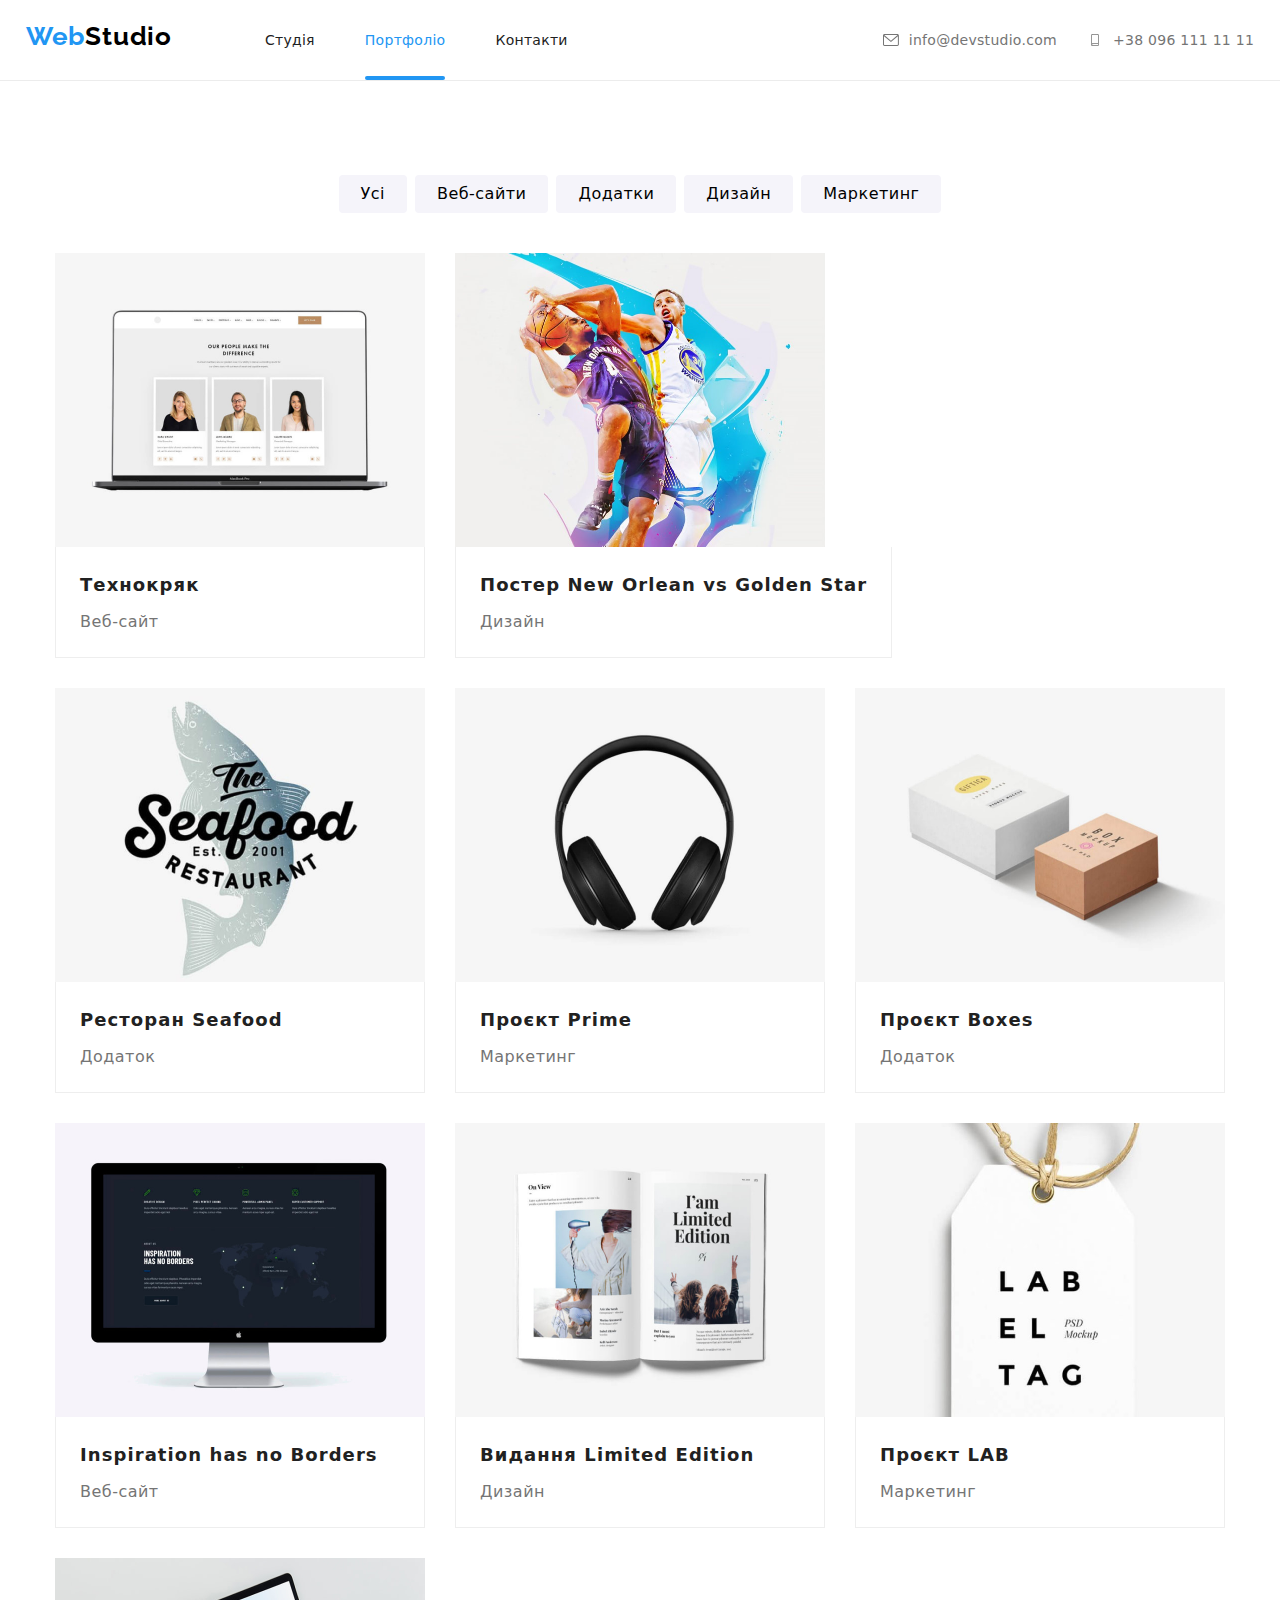
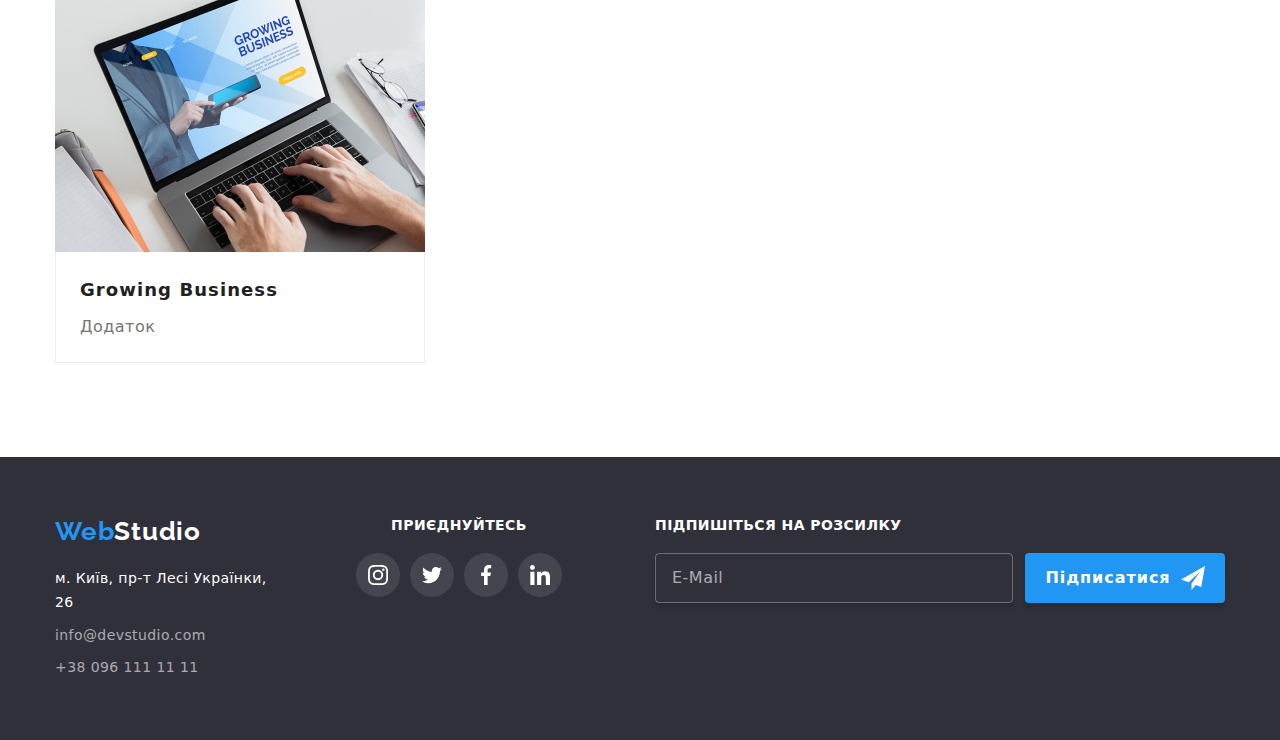
==== commit 5fef8223: "adaptabiity corection" ====
--- a/portfolio.html
+++ b/portfolio.html
@@ -26,15 +26,17 @@
 
           <ul class="nav__list">
             <li class="nav__item">
+              <a href="./index.html" class="nav__page"
+                >Студія</a
+              >
+            </li>
+            <li class="nav__item">
               <a
-                href="./index.html"
+                href="./portfolio.html"
                 class="nav__page nav__page-current"
                 style="color: #2196f3"
-                >Студія</a
-              >
-            </li>
-            <li class="nav__item">
-              <a href="./portfolio.html" class="nav__page">Портфоліо</a>
+                >Портфоліо</a
+              >
             </li>
             <li class="nav__item"><a href="" class="nav__page">Контакти</a></li>
           </ul>
@@ -71,12 +73,15 @@
           </button>
           <ul class="menu__nav__list">
             <li class="nav__item">
-              <a href="./index.html" class="nav__page nav__page-current"
-                >Студія</a
-              >
+              <a href="./index.html" class="nav__page">Студія</a>
             </li>
             <li class="nav__item">
-              <a href="./portfolio.html" class="nav__page">Портфоліо</a>
+              <a
+                href="./portfolio.html"
+                class="nav__page"
+                style="color: #2196f3"
+                >Портфоліо</a
+              >
             </li>
             <li class="nav__item"><a href="" class="nav__page">Контакти</a></li>
           </ul>
--- a/css/main.min.css
+++ b/css/main.min.css
@@ -1 +1 @@
-body{font-family:"Roboto",sans-serif;letter-spacing:.02em;font-weight:500;font-size:14px;color:#212121;margin:0;padding:0}.container{width:100%;padding:0 15px;margin-left:auto;margin-right:auto}@media screen and (max-width: 785px){.container{max-width:480px}}@media screen and (min-width: 786px){.container{width:768px}}@media screen and (min-width: 1600px){.container{width:1200px}}header{position:relative;border-bottom:1px #ececec solid}header .container{display:-webkit-box;display:-ms-flexbox;display:flex;-webkit-box-align:center;-ms-flex-align:center;align-items:center;-webkit-box-pack:center;-ms-flex-pack:center;justify-content:center}h1,h2,h3,ul,p{margin-top:0;margin-bottom:0;padding:0}section{padding-top:60px;padding-bottom:60px}@media screen and (min-width: 1600px){section{padding-top:94px;padding-bottom:94px}}img{display:block}ul{list-style-type:none}@media screen and (min-width: 768px){.menu__button-open{display:none}.menu{display:none}.header-list{display:-webkit-box;display:-ms-flexbox;display:flex;-webkit-box-align:baseline;-ms-flex-align:baseline;align-items:baseline;margin-left:96px;white-space:nowrap;-ms-flex-wrap:wrap;flex-wrap:wrap;-webkit-box-orient:vertical;-webkit-box-direction:normal;-ms-flex-direction:column;flex-direction:column}.header-list__item+.header-list__item{margin-top:10px}.header-list__link{display:-webkit-box;display:-ms-flexbox;display:flex;-webkit-box-align:center;-ms-flex-align:center;align-items:center;color:#757575;font-weight:500;font-size:12px;letter-spacing:.02em;text-decoration:none;-webkit-transition:color 250ms cubic-bezier(0.4, 0, 0.2, 1);transition:color 250ms cubic-bezier(0.4, 0, 0.2, 1)}.header-list__link:hover,.header-list__link:focus{color:#2196f3}.header-list__icon{fill:#757575;margin-right:10px;-webkit-transition:fill 250ms cubic-bezier(0.4, 0, 0.2, 1);transition:fill 250ms cubic-bezier(0.4, 0, 0.2, 1)}.header-list__link:hover .header-list__icon,.header-list__link:focus .header-list__icon{fill:#2196f3}}@media screen and (min-width: 1600px){.header-list{margin-left:315px;-ms-flex-wrap:nowrap;flex-wrap:nowrap;-webkit-box-orient:horizontal;-webkit-box-direction:normal;-ms-flex-direction:row;flex-direction:row}.header-list__item+.header-list__item{margin-top:0;margin-left:30px}.header-list__link{font-size:14px}}@media screen and (min-width: 768px){.nav{display:-webkit-box;display:-ms-flexbox;display:flex;-webkit-box-align:baseline;-ms-flex-align:baseline;align-items:baseline}.nav__list{display:-webkit-box;display:-ms-flexbox;display:flex;-webkit-box-align:baseline;-ms-flex-align:baseline;align-items:baseline}.nav__item:not(:first-child){margin-left:50px}.nav__logo{display:inline-block;font-family:"Raleway",sans-serif;text-decoration:none;font-weight:700;font-size:24px;letter-spacing:.03em;color:#2196f3;margin-right:87px}.nav__page{display:block;text-decoration:none;font-weight:500;font-size:14px;letter-spacing:.02em;color:#212121;padding-top:32px;padding-bottom:32px;-webkit-transition:color 250ms cubic-bezier(0.4, 0, 0.2, 1);transition:color 250ms cubic-bezier(0.4, 0, 0.2, 1)}.nav__page:hover,.nav__page:focus{color:#2196f3}.nav__page-current{position:relative}.nav__page-current::after{content:"";display:block;border-radius:2px;width:100%;height:4px;background:#2196f3;position:absolute;left:0;bottom:0}}@media screen and (min-width: 1600px){.nav__logo{font-size:26px;margin-right:93px}}.hero{background-color:#2f303a;text-align:center;padding-top:118px;padding-bottom:118px;background-image:-webkit-gradient(linear, left top, left bottom, from(rgba(47, 48, 58, 0.4)), to(rgba(47, 48, 58, 0.4))),url(../images/background-mobile.jpg);background-image:linear-gradient(rgba(47, 48, 58, 0.4), rgba(47, 48, 58, 0.4)),url(../images/background-mobile.jpg);background-size:cover;background-position:center;max-width:480px;width:100%;margin-right:auto;margin-left:auto}@media screen and (min-width: 768px){.hero{background-image:-webkit-gradient(linear, left top, left bottom, from(rgba(47, 48, 58, 0.4)), to(rgba(47, 48, 58, 0.4))),url(../images/background-tablet.jpg);background-image:linear-gradient(rgba(47, 48, 58, 0.4), rgba(47, 48, 58, 0.4)),url(../images/background-tablet.jpg);max-width:768px}}@media screen and (min-width: 1600px){.hero{padding-top:200px;padding-bottom:200px;background-image:-webkit-gradient(linear, left top, left bottom, from(rgba(47, 48, 58, 0.4)), to(rgba(47, 48, 58, 0.4))),url(../images/background-img.jpg);background-image:linear-gradient(rgba(47, 48, 58, 0.4), rgba(47, 48, 58, 0.4)),url(../images/background-img.jpg);min-width:1600px}}.hero__h1{display:inline-block;font-weight:900;font-size:26px;line-height:162%;letter-spacing:.06em;text-transform:uppercase;text-align:center;color:#fff;width:360px;min-height:164px;margin-bottom:30px}@media screen and (min-width: 1600px){.hero__h1{font-size:44px;line-height:136%;width:696px;min-height:120px}}.hero__main-but{display:block;background-color:#2196f3;min-width:200px;height:50px;border-radius:4px;border:none;-webkit-box-shadow:0 4px 4px 0 rgba(0,0,0,.15);box-shadow:0 4px 4px 0 rgba(0,0,0,.15);color:#fff;font-weight:700;font-size:16px;line-height:187%;letter-spacing:.06em;text-align:center;cursor:pointer;margin:auto;-webkit-transition:background-color 250ms cubic-bezier(0.4, 0, 0.2, 1);transition:background-color 250ms cubic-bezier(0.4, 0, 0.2, 1)}.hero__main-but:active{background-color:#188ce8}@media screen and (min-width: 1600px){.hero__main-but{min-width:216px}}.backdrop{position:fixed;top:0;left:0;width:100%;height:100%;background:rgba(0,0,0,.2);z-index:2;-webkit-transform:scale(100%);transform:scale(100%);-webkit-transition:visibility 250ms cubic-bezier(0.4, 0, 0.2, 1),opacity 250ms cubic-bezier(0.4, 0, 0.2, 1);transition:visibility 250ms cubic-bezier(0.4, 0, 0.2, 1),opacity 250ms cubic-bezier(0.4, 0, 0.2, 1)}.backdrop.is-hidden{opacity:0;visibility:hidden;pointer-events:none}.modal{position:absolute;top:50%;left:50%;-webkit-transform:translate(-50%, -50%) scale(1);transform:translate(-50%, -50%) scale(1);border-radius:4px;min-width:200px;height:609px;-webkit-box-shadow:0 2px 1px 0 rgba(0,0,0,.2),0 1px 1px 0 rgba(0,0,0,.14),0 1px 3px 0 rgba(0,0,0,.12);box-shadow:0 2px 1px 0 rgba(0,0,0,.2),0 1px 1px 0 rgba(0,0,0,.14),0 1px 3px 0 rgba(0,0,0,.12);background:#fff;-webkit-transition:-webkit-transform 250ms cubic-bezier(0.4, 0, 0.2, 1);transition:-webkit-transform 250ms cubic-bezier(0.4, 0, 0.2, 1);transition:transform 250ms cubic-bezier(0.4, 0, 0.2, 1);transition:transform 250ms cubic-bezier(0.4, 0, 0.2, 1), -webkit-transform 250ms cubic-bezier(0.4, 0, 0.2, 1)}.backdrop.is-hidden .modal.is-hidden{-webkit-transform:translate(-50%, -50%) scale(0.2);transform:translate(-50%, -50%) scale(0.2)}.modal__button{position:absolute;top:8px;right:8px;border-radius:50%;border:1px solid rgba(0,0,0,.1);background-color:#fff;cursor:pointer;display:-webkit-box;display:-ms-flexbox;display:flex;-webkit-box-align:center;-ms-flex-align:center;align-items:center;-webkit-box-pack:center;-ms-flex-pack:center;justify-content:center;width:30px;height:30px;-webkit-transition:fill 250ms cubic-bezier(0.4, 0, 0.2, 1);transition:fill 250ms cubic-bezier(0.4, 0, 0.2, 1)}.modal__button:hover,.modal__button:focus{fill:#2196f3}.modal-form{width:450px;padding-top:40px;padding-left:40px;padding-right:40px;padding-bottom:40px}.modal-form__header{font-weight:700;font-size:20px;line-height:150%;letter-spacing:.03em;text-align:center;color:#212121;margin-left:auto;margin-right:auto;margin-bottom:12px}.modal-form__box{display:-webkit-box;display:-ms-flexbox;display:flex;-webkit-box-orient:vertical;-webkit-box-direction:normal;-ms-flex-direction:column;flex-direction:column;position:relative;margin-left:auto;margin-right:auto;margin-top:10px;width:370px;height:58px}.modal-form__label{display:-webkit-box;display:-ms-flexbox;display:flex;-webkit-box-align:center;-ms-flex-align:center;align-items:center;-webkit-box-pack:start;-ms-flex-pack:start;justify-content:flex-start;font-weight:400;font-size:12px;letter-spacing:.01em;color:#757575}.modal-form__input{outline:none;border:1px solid rgba(33,33,33,.2);border-radius:4px;width:370px;height:40px;padding-left:34px;margin-top:4px;-webkit-transition:border 250ms cubic-bezier(0.4, 0, 0.2, 1);transition:border 250ms cubic-bezier(0.4, 0, 0.2, 1)}.modal-form__input:hover,.modal-form__input:focus{border:1px solid #2196f3}.modal-form__icon{position:absolute;top:28px;left:12px;-webkit-transition:fill 250ms cubic-bezier(0.4, 0, 0.2, 1);transition:fill 250ms cubic-bezier(0.4, 0, 0.2, 1)}.modal-form__input:hover+.modal-form__icon,.modal-form__input:focus+.modal-form__icon{fill:#2196f3}.modal-form__comment{display:-webkit-box;display:-ms-flexbox;display:flex;-webkit-box-orient:vertical;-webkit-box-direction:normal;-ms-flex-direction:column;flex-direction:column;position:relative;margin-left:auto;margin-right:auto;margin-bottom:20px;margin-top:10px;width:370px}.modal-form__texarea{display:block;outline:none;border:1px solid rgba(33,33,33,.2);border-radius:4px;width:370px;height:120px;margin-top:4px;padding-left:16px;padding-top:12px;resize:none;-webkit-transition:border 250ms cubic-bezier(0.4, 0, 0.2, 1);transition:border 250ms cubic-bezier(0.4, 0, 0.2, 1)}.modal-form__texarea::-webkit-input-placeholder{font-weight:400;font-size:12px;letter-spacing:.01em;color:rgba(117,117,117,.5)}.modal-form__texarea::-moz-placeholder{font-weight:400;font-size:12px;letter-spacing:.01em;color:rgba(117,117,117,.5)}.modal-form__texarea:-ms-input-placeholder{font-weight:400;font-size:12px;letter-spacing:.01em;color:rgba(117,117,117,.5)}.modal-form__texarea::-ms-input-placeholder{font-weight:400;font-size:12px;letter-spacing:.01em;color:rgba(117,117,117,.5)}.modal-form__texarea::placeholder{font-weight:400;font-size:12px;letter-spacing:.01em;color:rgba(117,117,117,.5)}.modal-form__texarea:hover,.modal-form__texarea:focus{border:1px solid #2196f3}.modal-form__checkbox-label{display:-webkit-box;display:-ms-flexbox;display:flex;-webkit-box-pack:center;-ms-flex-pack:center;justify-content:center;font-weight:400;font-size:12px;line-height:171%;letter-spacing:.03em;color:#757575}.modal-form__checkbox-input{-webkit-appearance:none;-moz-appearance:none;appearance:none}.modal-form__checkbox-icon{display:-webkit-box;display:-ms-flexbox;display:flex;-webkit-box-align:center;-ms-flex-align:center;align-items:center;border-radius:2px;border:#212121 2px solid;width:16px;height:15px;margin-right:8px;background-image:url(../images/icon-check.svg);background-size:contain;background-repeat:no-repeat;background-origin:border;background-position:center;-webkit-transition:background-color 250ms cubic-bezier(0.4, 0, 0.2, 1),border 250ms cubic-bezier(0.4, 0, 0.2, 1);transition:background-color 250ms cubic-bezier(0.4, 0, 0.2, 1),border 250ms cubic-bezier(0.4, 0, 0.2, 1)}.modal-form__checkbox-icon:hover{border:#2196f3 2px solid}.modal-form__checkbox-input:focus+.modal-form__checkbox-icon{border:#2196f3 2px solid}.modal-form__checkbox-input:checked+.modal-form__checkbox-icon{background-color:#188ce8;fill:#fff;border:none}.modal-form__checkbox-text{display:block;text-align:center}.modal-form__contract{color:#2196f3;margin-left:4px}.modal-form__btn{margin-top:30px;border:none;border-radius:4px;width:200px;height:50px;-webkit-box-shadow:0 4px 4px 0 rgba(0,0,0,.15);box-shadow:0 4px 4px 0 rgba(0,0,0,.15);background-color:#2196f3;font-family:"Roboto",sans-serif;font-weight:700;font-size:16px;line-height:1.875;letter-spacing:.06em;text-align:center;color:#fff;-webkit-transition:background-color 250ms cubic-bezier(0.4, 0, 0.2, 1);transition:background-color 250ms cubic-bezier(0.4, 0, 0.2, 1)}.modal-form__btn:hover,.modal-form__btn:focus{background-color:#188ce8}@media screen and (min-width: 1600px){.modal{min-width:528px;height:581px}.modal-form{width:528px}.modal-form__box,.modal-form__comment,.modal-form__input,.modal-form__texarea{width:448px}.modal-form__checkbox-label{font-size:14px}}.benefit{font-weight:400;line-height:171%;letter-spacing:.03em;color:#757575}@media screen and (min-width: 1600px){.benefit{padding-bottom:0}}.benefit__background-icon{display:-webkit-box;display:-ms-flexbox;display:flex;-webkit-box-pack:center;-ms-flex-pack:center;justify-content:center;-webkit-box-align:center;-ms-flex-align:center;align-items:center;background-color:#f5f4fa;max-width:450px;height:120px;border-radius:4px;margin-top:30px;margin-bottom:30px}@media screen and (min-width: 786px){.benefit__background-icon{width:354px;margin-top:0}}@media screen and (min-width: 1600px){.benefit__background-icon{width:270px;margin-top:0}}.benefit__h3{text-align:center;font-weight:700;letter-spacing:.03em;text-transform:uppercase;color:#212121;font-size:14px;margin-bottom:10px}@media screen and (min-width: 1600px){.benefit__h3{text-align:start}}@media screen and (min-width: 786px){.benefit__block{gap:30px;display:-webkit-box;display:-ms-flexbox;display:flex;-webkit-box-align:center;-ms-flex-align:center;align-items:center;-webkit-box-pack:center;-ms-flex-pack:center;justify-content:center;-ms-flex-wrap:wrap;flex-wrap:wrap}}@media screen and (min-width: 1600px){.benefit__block{display:-webkit-box;display:-ms-flexbox;display:flex;-webkit-box-align:baseline;-ms-flex-align:baseline;align-items:baseline;-webkit-box-pack:center;-ms-flex-pack:center;justify-content:center;-ms-flex-wrap:nowrap;flex-wrap:nowrap;width:1170px}}@media screen and (max-width: 479px){.benefit__item{margin-left:auto;margin-right:auto;width:calc(100% - 60px)}}@media screen and (min-width: 786px){.benefit__item{width:354px}}@media screen and (min-width: 1600px){.benefit__item{width:270px}}.photo-block__h2{font-weight:700;font-size:36px;letter-spacing:.03em;text-align:center;margin-bottom:50px;color:#212121}.photo-block__images{display:-webkit-box;display:-ms-flexbox;display:flex;-webkit-box-pack:center;-ms-flex-pack:center;justify-content:center;-ms-flex-wrap:wrap;flex-wrap:wrap;gap:30px}.photo-block__item{position:relative;width:370px}.photo-block__content{position:absolute;left:0;bottom:0;display:-webkit-box;display:-ms-flexbox;display:flex;width:100%;height:70px;background:rgba(47,48,58,.8);-webkit-box-align:center;-ms-flex-align:center;align-items:center;-webkit-box-pack:center;-ms-flex-pack:center;justify-content:center}.photo-block__text{font-weight:700;font-size:14px;letter-spacing:.03em;text-transform:uppercase;color:#fff}@media screen and (max-width: 1599px){.photo-block{display:none}}@media screen and (min-width: 1600px){.photo-block__images{-webkit-box-align:center;-ms-flex-align:center;align-items:center}}.team{background-color:#f5f4fa}.team__item{width:450px;height:622px}.team__item img{width:450px;height:460px}@media screen and (max-width: 479px){.team__item{margin-left:auto;margin-right:auto;width:calc(100% - 60px);height:auto}.team__item img{width:100%;height:auto}.team__item .members{width:100%;height:auto}}@media screen and (min-width: 768px){.team__item{width:354px;height:536px}.team__item img{width:354px;height:374px}}@media screen and (max-width: 767px){.team__item+.team__item{margin-top:30px}}@media screen and (min-width: 1600px){.team__item{width:270px;height:428px}.team__item img{width:270px;height:260px}}.team__title{font-weight:700;font-size:28px;letter-spacing:.03em;text-align:center;margin-bottom:30px}@media screen and (min-width: 1600px){.team__title{font-size:36px;margin-bottom:50px}}.team__list{margin-right:auto;margin-left:auto}@media screen and (min-width: 768px){.team__list{display:-webkit-box;display:-ms-flexbox;display:flex;-ms-flex-wrap:wrap;flex-wrap:wrap;-webkit-box-align:center;-ms-flex-align:center;align-items:center;-webkit-box-pack:center;-ms-flex-pack:center;justify-content:center;gap:30px}}.members{padding-top:30px;padding-bottom:24px;border-radius:0 0 4px 4px;width:450px;-webkit-box-shadow:0 2px 1px 0 rgba(0,0,0,.2),0 1px 1px 0 rgba(0,0,0,.14),0 1px 3px 0 rgba(0,0,0,.12);box-shadow:0 2px 1px 0 rgba(0,0,0,.2),0 1px 1px 0 rgba(0,0,0,.14),0 1px 3px 0 rgba(0,0,0,.12);background:#fff}@media screen and (min-width: 768px){.members{width:354px}}@media screen and (min-width: 1600px){.members{width:270px}}.members__name{font-weight:500;font-size:16px;letter-spacing:.03em;text-align:center}.members__profesion{font-weight:400;font-size:16px;letter-spacing:.03em;color:#757575;text-align:center;margin-top:10px}.members__socialmedia{display:-webkit-box;display:-ms-flexbox;display:flex;-webkit-box-align:center;-ms-flex-align:center;align-items:center;-webkit-box-pack:center;-ms-flex-pack:center;justify-content:center;margin-top:16px;gap:10px}.members__socialmedia-link{display:-webkit-box;display:-ms-flexbox;display:flex;-webkit-box-align:center;-ms-flex-align:center;align-items:center;-webkit-box-pack:center;-ms-flex-pack:center;justify-content:center;border-radius:50%;width:44px;height:44px;outline:none;fill:#afb1b8;margin-top:0;-webkit-transition:background-color 250ms cubic-bezier(0.4, 0, 0.2, 1),fill 250ms cubic-bezier(0.4, 0, 0.2, 1);transition:background-color 250ms cubic-bezier(0.4, 0, 0.2, 1),fill 250ms cubic-bezier(0.4, 0, 0.2, 1)}.members__socialmedia-link:hover,.members__socialmedia-link:focus{fill:#fff;background-color:#188ce8}.clients__header{font-weight:700;font-size:28px;letter-spacing:.03em;text-align:center;color:#212121}@media screen and (min-width: 1600px){.clients__header{font-size:36px}}.clients__list{display:-webkit-box;display:-ms-flexbox;display:flex;-ms-flex-wrap:wrap;flex-wrap:wrap;-webkit-box-pack:center;-ms-flex-pack:center;justify-content:center;-webkit-box-align:center;-ms-flex-align:center;align-items:center;gap:30px;margin-top:30px}@media screen and (max-width: 479px){.clients__list .clients__icon{width:calc(100% - 30px);width:100%}}@media screen and (min-width: 1600px){.clients__list{margin-top:50px}}.clients__icon{width:210px;height:92px;border:1px solid #afb1b8;outline:none;border-radius:4px;display:-webkit-box;display:-ms-flexbox;display:flex;-webkit-box-pack:center;-ms-flex-pack:center;justify-content:center;-webkit-box-align:center;-ms-flex-align:center;align-items:center;fill:#afb1b8;-webkit-transition:border 250ms cubic-bezier(0.4, 0, 0.2, 1),fill 250ms cubic-bezier(0.4, 0, 0.2, 1);transition:border 250ms cubic-bezier(0.4, 0, 0.2, 1),fill 250ms cubic-bezier(0.4, 0, 0.2, 1)}.clients__icon:hover,.clients__icon:focus{fill:#2196f3;border:1px solid #188ce8}@media screen and (min-width: 1600px){.clients__icon{width:170px}}.footer{background-color:#2f303a;padding-top:60px;padding-bottom:60px}@media screen and (min-width: 1600px){.footer .container{display:-webkit-box;display:-ms-flexbox;display:flex;-webkit-box-pack:justify;-ms-flex-pack:justify;justify-content:space-between;-webkit-box-align:start;-ms-flex-align:start;align-items:flex-start}}.footer__main-block{width:232px;text-align:center;margin-right:auto;margin-left:auto;margin-bottom:60px}@media screen and (min-width: 768px){.footer__main-block{margin-right:165px;margin-left:76px}}@media screen and (min-width: 1600px){.footer__main-block{text-align:start;margin:0;margin-right:70px;width:231px}}@media screen and (min-width: 768px){.footer__tablet{display:-webkit-box;display:-ms-flexbox;display:flex;-webkit-box-align:start;-ms-flex-align:start;align-items:start;-webkit-box-pack:center;-ms-flex-pack:center;justify-content:center}}.footer__logo{display:block;margin-bottom:20px;font-family:"Raleway",sans-serif;text-decoration:none;font-weight:700;font-size:24px;letter-spacing:.03em;color:#2196f3}@media screen and (min-width: 1600px){.footer__logo{font-size:26px}}.footer__adress{font-weight:400;font-size:14px;line-height:171%;letter-spacing:.03em;color:#fff;font-style:normal;margin-bottom:8px}@media screen and (min-width: 1600px){.footer__adress{margin-bottom:9px}}.footer__appeal{display:block;font-weight:400;line-height:171%;letter-spacing:.03em;color:rgba(255,255,255,.6);text-decoration:none;font-style:normal;-webkit-transition:color 250ms cubic-bezier(0.4, 0, 0.2, 1);transition:color 250ms cubic-bezier(0.4, 0, 0.2, 1)}.footer__appeal:not(:last-child){margin-bottom:8px}@media screen and (min-width: 1600px){.footer__appeal:not(:last-child){margin-bottom:9px}}.footer__appeal:hover,.footer__appeal:focus{color:rgba(255,255,255,.7450980392)}.footer__header{font-weight:700;font-size:14px;letter-spacing:.03em;text-transform:uppercase;text-align:center;color:#fff}.footer__socialmed{display:-webkit-box;display:-ms-flexbox;display:flex;-webkit-box-align:center;-ms-flex-align:center;align-items:center;-webkit-box-pack:center;-ms-flex-pack:center;justify-content:center;gap:10px;margin-top:20px;margin-bottom:60px}@media screen and (min-width: 1600px){.footer__socialmed{margin-bottom:0}}.footer__icon{display:-webkit-box;display:-ms-flexbox;display:flex;-webkit-box-align:center;-ms-flex-align:center;align-items:center;-webkit-box-pack:center;-ms-flex-pack:center;justify-content:center;background-color:rgba(255,255,255,.1);border-radius:50%;width:44px;height:44px;fill:#fff;-webkit-transition:background-color 250ms cubic-bezier(0.4, 0, 0.2, 1);transition:background-color 250ms cubic-bezier(0.4, 0, 0.2, 1)}.footer__icon:hover,.footer__icon:focus{background-color:#2196f3}.footer__email-block{display:-webkit-box;display:-ms-flexbox;display:flex;-webkit-box-orient:vertical;-webkit-box-direction:normal;-ms-flex-direction:column;flex-direction:column}@media screen and (min-width: 1600px){.footer__email-block{margin-left:93px}}.footer__email-header{font-weight:700;font-size:14px;letter-spacing:.03em;text-transform:uppercase;text-align:center;color:#fff}@media screen and (min-width: 1600px){.footer__email-header{text-align:start}}.footer__form{margin-right:auto;margin-left:auto}@media screen and (min-width: 1600px){.footer__form{display:-webkit-box;display:-ms-flexbox;display:flex;-webkit-box-align:center;-ms-flex-align:center;align-items:center;gap:12px}}.footer__input{border:1px solid rgba(255,255,255,.3);border-radius:4px;width:100%;max-width:450px;height:50px;-webkit-box-shadow:0 4px 4px 0 rgba(0,0,0,.15);box-shadow:0 4px 4px 0 rgba(0,0,0,.15);background:rgba(33,150,243,0);margin-top:20px;padding-left:16px;color:#fff}.footer__input::-webkit-input-placeholder{font-weight:400;font-size:16px;line-height:125%;letter-spacing:.03em;color:rgba(255,255,255,.6)}.footer__input::-moz-placeholder{font-weight:400;font-size:16px;line-height:125%;letter-spacing:.03em;color:rgba(255,255,255,.6)}.footer__input:-ms-input-placeholder{font-weight:400;font-size:16px;line-height:125%;letter-spacing:.03em;color:rgba(255,255,255,.6)}.footer__input::-ms-input-placeholder{font-weight:400;font-size:16px;line-height:125%;letter-spacing:.03em;color:rgba(255,255,255,.6)}.footer__input::placeholder{font-weight:400;font-size:16px;line-height:125%;letter-spacing:.03em;color:rgba(255,255,255,.6)}@media screen and (min-width: 480px){.footer__input{width:450px}}@media screen and (min-width: 1600px){.footer__input{width:358px}}.footer__button{display:-webkit-box;display:-ms-flexbox;display:flex;-webkit-box-align:center;-ms-flex-align:center;align-items:center;-webkit-box-pack:center;-ms-flex-pack:center;justify-content:center;gap:10px;border-radius:4px;width:200px;height:50px;margin-top:20px;-webkit-box-shadow:0 4px 4px 0 rgba(0,0,0,.15);box-shadow:0 4px 4px 0 rgba(0,0,0,.15);background:#2196f3;margin-right:auto;margin-left:auto;border:none;-webkit-transition:background-color 250ms cubic-bezier(0.4, 0, 0.2, 1);transition:background-color 250ms cubic-bezier(0.4, 0, 0.2, 1)}.footer__button:hover,.footer__button:focus{background-color:#188ce8}.footer__button-text{font-weight:700;font-size:16px;line-height:187%;letter-spacing:.06em;text-align:center;color:#fff}.filter-list{display:-webkit-box;display:-ms-flexbox;display:flex;-webkit-box-align:center;-ms-flex-align:center;align-items:center;-webkit-box-pack:center;-ms-flex-pack:center;justify-content:center;margin-bottom:40px;gap:8px}.filter-list__btn{background-color:#f5f4fa;font-weight:500;font-size:16px;line-height:162%;letter-spacing:.03em;text-align:center;height:38px;cursor:pointer;border-radius:4px;border:rgba(0,0,0,0);padding-top:6px;padding-bottom:6px;padding-left:22px;padding-right:22px;-webkit-transition:background-color 250ms cubic-bezier(0.4, 0, 0.2, 1),color 250ms cubic-bezier(0.4, 0, 0.2, 1),-webkit-box-shadow 250ms cubic-bezier(0.4, 0, 0.2, 1);transition:background-color 250ms cubic-bezier(0.4, 0, 0.2, 1),color 250ms cubic-bezier(0.4, 0, 0.2, 1),-webkit-box-shadow 250ms cubic-bezier(0.4, 0, 0.2, 1);transition:background-color 250ms cubic-bezier(0.4, 0, 0.2, 1),color 250ms cubic-bezier(0.4, 0, 0.2, 1),box-shadow 250ms cubic-bezier(0.4, 0, 0.2, 1);transition:background-color 250ms cubic-bezier(0.4, 0, 0.2, 1),color 250ms cubic-bezier(0.4, 0, 0.2, 1),box-shadow 250ms cubic-bezier(0.4, 0, 0.2, 1),-webkit-box-shadow 250ms cubic-bezier(0.4, 0, 0.2, 1)}.filter-list__btn:hover,.filter-list__btn:focus,.filter-list__btn:active{color:#fff;background:#2196f3;-webkit-box-shadow:0 2px 2px 0 rgba(0,0,0,.12),0 1px 2px 0 rgba(0,0,0,.08),0 3px 1px 0 rgba(0,0,0,.1);box-shadow:0 2px 2px 0 rgba(0,0,0,.12),0 1px 2px 0 rgba(0,0,0,.08),0 3px 1px 0 rgba(0,0,0,.1)}@media screen and (max-width: 785px){.filter-list{-ms-flex-wrap:wrap;flex-wrap:wrap;width:326px;-webkit-box-pack:start;-ms-flex-pack:start;justify-content:start}}.cards-list{display:-webkit-box;display:-ms-flexbox;display:flex;-ms-flex-wrap:wrap;flex-wrap:wrap;gap:30px}@media screen and (max-width: 785px){.cards-list{margin-left:auto;margin-right:auto;-webkit-box-pack:center;-ms-flex-pack:center;justify-content:center}}.cards-list__card{text-decoration:none;display:block;-webkit-box-shadow:none;box-shadow:none;-webkit-transition-property:-webkit-box-shadow;transition-property:-webkit-box-shadow;transition-property:box-shadow;transition-property:box-shadow, -webkit-box-shadow;-webkit-transition-duration:250ms;transition-duration:250ms;-webkit-transition-timing-function:cubic-bezier(0.4, 0, 0.2, 1);transition-timing-function:cubic-bezier(0.4, 0, 0.2, 1)}.cards-list__card:hover,.cards-list__card:focus{-webkit-box-shadow:1px 4px 6px 0 rgba(0,0,0,.16),0 4px 4px 0 rgba(0,0,0,.06),0 1px 1px 0 rgba(0,0,0,.12);box-shadow:1px 4px 6px 0 rgba(0,0,0,.16),0 4px 4px 0 rgba(0,0,0,.06),0 1px 1px 0 rgba(0,0,0,.12)}.cards-list__thumb{position:relative;overflow:hidden}.cards-list__filling{position:absolute;display:-webkit-box;display:-ms-flexbox;display:flex;-webkit-box-align:center;-ms-flex-align:center;align-items:center;-webkit-box-pack:center;-ms-flex-pack:center;justify-content:center;top:0;left:0;width:100%;height:101%;background:rgba(33,150,243,.9);padding-left:24px;padding-right:24px;-webkit-transform:translateY(100%);transform:translateY(100%);-webkit-transition:-webkit-transform 250ms cubic-bezier(0.4, 0, 0.2, 1);transition:-webkit-transform 250ms cubic-bezier(0.4, 0, 0.2, 1);transition:transform 250ms cubic-bezier(0.4, 0, 0.2, 1);transition:transform 250ms cubic-bezier(0.4, 0, 0.2, 1), -webkit-transform 250ms cubic-bezier(0.4, 0, 0.2, 1)}.cards-list__card:hover .cards-list__filling,.cards-list__card:focus .cards-list__filling{-webkit-transform:translateY(0);transform:translateY(0);opacity:1}.cards-list__text{font-weight:400;font-size:18px;line-height:156%;letter-spacing:.03em;color:#fff}.cards-list__border{padding-top:20px;padding-bottom:20px;padding-left:24px;padding-right:24px;border-bottom:1px solid #eee;border-left:1px solid #eee;border-right:1px solid #eee}.cards-list__sub-title{font-weight:700;font-size:18px;line-height:200%;letter-spacing:.06em;color:#212121;text-decoration:none}@media screen and (max-width: 785px){.cards-list__sub-title{font-size:16px}}.cards-list__filter{margin-top:4px;font-weight:400;font-size:16px;line-height:187%;letter-spacing:.03em;color:#757575;text-decoration:none}@media screen and (max-width: 785px){.cards-list__item{width:450px;height:404px}.cards-list__item img{width:450px;height:294px}}@media screen and (max-width: 1599px){.cards-list__item{width:354px;height:440px}.cards-list__item img{width:354px;height:294px}}@media screen and (max-width: 767px){.menu{position:fixed;display:-webkit-box;display:-ms-flexbox;display:flex;-webkit-box-orient:vertical;-webkit-box-direction:normal;-ms-flex-direction:column;flex-direction:column;top:0;left:0;width:100%;height:100%;background-color:#fff;padding:48px 40px;z-index:7;visibility:visible;-webkit-transform:scale(100%);transform:scale(100%);-webkit-transition:visibility 250ms cubic-bezier(0.4, 0, 0.2, 1),opacity 250ms cubic-bezier(0.4, 0, 0.2, 1);transition:visibility 250ms cubic-bezier(0.4, 0, 0.2, 1),opacity 250ms cubic-bezier(0.4, 0, 0.2, 1)}.menu.is-hidden{opacity:0;visibility:hidden;pointer-events:none}.menu__button-open{display:block;border:none;background-color:#fff}.menu__button-open:hover,.menu__button-open:focus{fill:#2196f3}.menu__button-close{position:absolute;top:10px;right:15px;border:none;background-color:#fff;-webkit-transition:fill 250ms cubic-bezier(0.4, 0, 0.2, 1);transition:fill 250ms cubic-bezier(0.4, 0, 0.2, 1)}.menu__button-close:hover,.menu__button-close:focus{fill:#2196f3}.header-list{display:none}.menu__header-list{margin-top:auto}.header-list__link{font-weight:500;letter-spacing:.02em;color:#757575;text-decoration:none;-webkit-transition:color 250ms cubic-bezier(0.4, 0, 0.2, 1);transition:color 250ms cubic-bezier(0.4, 0, 0.2, 1)}.header-list__link:hover,.header-list__link:focus{color:#2196f3}.header-list__item{font-size:34px}.header-list__item+.header-list__item{margin-top:32px;font-size:24px}.nav__list{display:none}.nav__item+.nav__item{margin-top:32px}.nav__page{font-weight:500;font-size:40px;letter-spacing:.02em;text-decoration-line:none;color:#212121}.nav__page:hover,.nav__page:focus{color:#2196f3}.nav__logo{display:inline-block;font-family:"Raleway",sans-serif;text-decoration:none;font-weight:700;font-size:24px;letter-spacing:.03em;color:#2196f3;margin-right:87px}header .container{display:-webkit-box;display:-ms-flexbox;display:flex;-webkit-box-pack:justify;-ms-flex-pack:justify;justify-content:space-between}.social-links{margin-top:64px}.social-links__link{font-weight:500;font-size:18px;line-height:122%;letter-spacing:.02em;text-decoration:none;color:#2196f3}.social-links__link+.social-links__link::before{content:"";border:1px solid rgba(33,33,33,.2);width:22px;margin:0 10px}}/*# sourceMappingURL=main.min.css.map */+body{font-family:"Roboto",sans-serif;letter-spacing:.02em;font-weight:500;font-size:14px;color:#212121;margin:0;padding:0}.container{width:100%;padding:0 15px;margin-left:auto;margin-right:auto}@media screen and (max-width: 785px){.container{max-width:480px}}@media screen and (min-width: 786px){.container{width:768px}}@media screen and (min-width: 1200px){.container{width:1200px}}header{position:relative;border-bottom:1px #ececec solid}header .container{display:-webkit-box;display:-ms-flexbox;display:flex;-webkit-box-align:center;-ms-flex-align:center;align-items:center;-webkit-box-pack:center;-ms-flex-pack:center;justify-content:center}h1,h2,h3,ul,p{margin-top:0;margin-bottom:0;padding:0}section{padding-top:60px;padding-bottom:60px}@media screen and (min-width: 1200px){section{padding-top:94px;padding-bottom:94px}}img{display:block}ul{list-style-type:none}@media screen and (min-width: 768px){.menu__button-open{display:none}.menu{display:none}.header-list{display:-webkit-box;display:-ms-flexbox;display:flex;-webkit-box-align:baseline;-ms-flex-align:baseline;align-items:baseline;margin-left:96px;white-space:nowrap;-ms-flex-wrap:wrap;flex-wrap:wrap;-webkit-box-orient:vertical;-webkit-box-direction:normal;-ms-flex-direction:column;flex-direction:column}.header-list__item+.header-list__item{margin-top:10px}.header-list__link{display:-webkit-box;display:-ms-flexbox;display:flex;-webkit-box-align:center;-ms-flex-align:center;align-items:center;color:#757575;font-weight:500;font-size:12px;letter-spacing:.02em;text-decoration:none;-webkit-transition:color 250ms cubic-bezier(0.4, 0, 0.2, 1);transition:color 250ms cubic-bezier(0.4, 0, 0.2, 1)}.header-list__link:hover,.header-list__link:focus{color:#2196f3}.header-list__icon{fill:#757575;margin-right:10px;-webkit-transition:fill 250ms cubic-bezier(0.4, 0, 0.2, 1);transition:fill 250ms cubic-bezier(0.4, 0, 0.2, 1)}.header-list__link:hover .header-list__icon,.header-list__link:focus .header-list__icon{fill:#2196f3}}@media screen and (min-width: 1200px){.header-list{margin-left:315px;-ms-flex-wrap:nowrap;flex-wrap:nowrap;-webkit-box-orient:horizontal;-webkit-box-direction:normal;-ms-flex-direction:row;flex-direction:row}.header-list__item+.header-list__item{margin-top:0;margin-left:30px}.header-list__link{font-size:14px}}@media screen and (min-width: 768px){.nav{display:-webkit-box;display:-ms-flexbox;display:flex;-webkit-box-align:baseline;-ms-flex-align:baseline;align-items:baseline}.nav__list{display:-webkit-box;display:-ms-flexbox;display:flex;-webkit-box-align:baseline;-ms-flex-align:baseline;align-items:baseline}.nav__item:not(:first-child){margin-left:50px}.nav__logo{display:inline-block;font-family:"Raleway",sans-serif;text-decoration:none;font-weight:700;font-size:24px;letter-spacing:.03em;color:#2196f3;margin-right:87px}.nav__page{display:block;text-decoration:none;font-weight:500;font-size:14px;letter-spacing:.02em;color:#212121;padding-top:32px;padding-bottom:32px;-webkit-transition:color 250ms cubic-bezier(0.4, 0, 0.2, 1);transition:color 250ms cubic-bezier(0.4, 0, 0.2, 1)}.nav__page:hover,.nav__page:focus{color:#2196f3}.nav__page-current{position:relative}.nav__page-current::after{content:"";display:block;border-radius:2px;width:100%;height:4px;background:#2196f3;position:absolute;left:0;bottom:0}}@media screen and (min-width: 1200px){.nav__logo{font-size:26px;margin-right:93px}}.hero{background-color:#2f303a;text-align:center;padding-top:118px;padding-bottom:118px;background-image:-webkit-gradient(linear, left top, left bottom, from(rgba(47, 48, 58, 0.4)), to(rgba(47, 48, 58, 0.4))),url(../images/background-mobile.jpg);background-image:linear-gradient(rgba(47, 48, 58, 0.4), rgba(47, 48, 58, 0.4)),url(../images/background-mobile.jpg);background-size:cover;background-position:center;width:100%;margin-right:auto;margin-left:auto}@media screen and (min-width: 768px){.hero{background-image:-webkit-gradient(linear, left top, left bottom, from(rgba(47, 48, 58, 0.4)), to(rgba(47, 48, 58, 0.4))),url(../images/background-tablet.jpg);background-image:linear-gradient(rgba(47, 48, 58, 0.4), rgba(47, 48, 58, 0.4)),url(../images/background-tablet.jpg)}}@media screen and (min-width: 1200px){.hero{padding-top:200px;padding-bottom:200px;background-image:-webkit-gradient(linear, left top, left bottom, from(rgba(47, 48, 58, 0.4)), to(rgba(47, 48, 58, 0.4))),url(../images/background-img.jpg);background-image:linear-gradient(rgba(47, 48, 58, 0.4), rgba(47, 48, 58, 0.4)),url(../images/background-img.jpg);min-width:1600px}}.hero__h1{display:inline-block;font-weight:900;font-size:26px;line-height:162%;letter-spacing:.06em;text-transform:uppercase;text-align:center;color:#fff;max-width:360px;max-height:164px;margin-bottom:30px}@media screen and (min-width: 1200px){.hero__h1{font-size:44px;line-height:136%;max-width:696px;min-height:120px}}.hero__main-but{display:block;background-color:#2196f3;min-width:200px;height:50px;border-radius:4px;border:none;-webkit-box-shadow:0 4px 4px 0 rgba(0,0,0,.15);box-shadow:0 4px 4px 0 rgba(0,0,0,.15);color:#fff;font-weight:700;font-size:16px;line-height:187%;letter-spacing:.06em;text-align:center;cursor:pointer;margin:auto;-webkit-transition:background-color 250ms cubic-bezier(0.4, 0, 0.2, 1);transition:background-color 250ms cubic-bezier(0.4, 0, 0.2, 1)}.hero__main-but:active{background-color:#188ce8}@media screen and (min-width: 1200px){.hero__main-but{min-width:216px}}.backdrop{position:fixed;top:0;left:0;width:100%;height:100%;background:rgba(0,0,0,.2);z-index:2;-webkit-transform:scale(100%);transform:scale(100%);-webkit-transition:visibility 250ms cubic-bezier(0.4, 0, 0.2, 1),opacity 250ms cubic-bezier(0.4, 0, 0.2, 1);transition:visibility 250ms cubic-bezier(0.4, 0, 0.2, 1),opacity 250ms cubic-bezier(0.4, 0, 0.2, 1)}.backdrop.is-hidden{opacity:0;visibility:hidden;pointer-events:none}.modal{position:absolute;top:50%;left:50%;-webkit-transform:translate(-50%, -50%) scale(1);transform:translate(-50%, -50%) scale(1);border-radius:4px;min-width:200px;height:609px;-webkit-box-shadow:0 2px 1px 0 rgba(0,0,0,.2),0 1px 1px 0 rgba(0,0,0,.14),0 1px 3px 0 rgba(0,0,0,.12);box-shadow:0 2px 1px 0 rgba(0,0,0,.2),0 1px 1px 0 rgba(0,0,0,.14),0 1px 3px 0 rgba(0,0,0,.12);background:#fff;-webkit-transition:-webkit-transform 250ms cubic-bezier(0.4, 0, 0.2, 1);transition:-webkit-transform 250ms cubic-bezier(0.4, 0, 0.2, 1);transition:transform 250ms cubic-bezier(0.4, 0, 0.2, 1);transition:transform 250ms cubic-bezier(0.4, 0, 0.2, 1), -webkit-transform 250ms cubic-bezier(0.4, 0, 0.2, 1)}.backdrop.is-hidden .modal.is-hidden{-webkit-transform:translate(-50%, -50%) scale(0.2);transform:translate(-50%, -50%) scale(0.2)}.modal__button{position:absolute;top:8px;right:8px;border-radius:50%;border:1px solid rgba(0,0,0,.1);background-color:#fff;cursor:pointer;display:-webkit-box;display:-ms-flexbox;display:flex;-webkit-box-align:center;-ms-flex-align:center;align-items:center;-webkit-box-pack:center;-ms-flex-pack:center;justify-content:center;width:30px;height:30px;-webkit-transition:fill 250ms cubic-bezier(0.4, 0, 0.2, 1);transition:fill 250ms cubic-bezier(0.4, 0, 0.2, 1)}.modal__button:hover,.modal__button:focus{fill:#2196f3}.modal-form{width:450px;padding-top:40px;padding-left:40px;padding-right:40px;padding-bottom:40px}.modal-form__header{font-weight:700;font-size:20px;line-height:150%;letter-spacing:.03em;text-align:center;color:#212121;margin-left:auto;margin-right:auto;margin-bottom:12px}.modal-form__box{display:-webkit-box;display:-ms-flexbox;display:flex;-webkit-box-orient:vertical;-webkit-box-direction:normal;-ms-flex-direction:column;flex-direction:column;position:relative;margin-left:auto;margin-right:auto;margin-top:10px;width:370px;height:58px}.modal-form__label{display:-webkit-box;display:-ms-flexbox;display:flex;-webkit-box-align:center;-ms-flex-align:center;align-items:center;-webkit-box-pack:start;-ms-flex-pack:start;justify-content:flex-start;font-weight:400;font-size:12px;letter-spacing:.01em;color:#757575}.modal-form__input{outline:none;border:1px solid rgba(33,33,33,.2);border-radius:4px;width:370px;height:40px;padding-left:34px;margin-top:4px;-webkit-transition:border 250ms cubic-bezier(0.4, 0, 0.2, 1);transition:border 250ms cubic-bezier(0.4, 0, 0.2, 1)}.modal-form__input:hover,.modal-form__input:focus{border:1px solid #2196f3}.modal-form__icon{position:absolute;top:28px;left:12px;-webkit-transition:fill 250ms cubic-bezier(0.4, 0, 0.2, 1);transition:fill 250ms cubic-bezier(0.4, 0, 0.2, 1)}.modal-form__input:hover+.modal-form__icon,.modal-form__input:focus+.modal-form__icon{fill:#2196f3}.modal-form__comment{display:-webkit-box;display:-ms-flexbox;display:flex;-webkit-box-orient:vertical;-webkit-box-direction:normal;-ms-flex-direction:column;flex-direction:column;position:relative;margin-left:auto;margin-right:auto;margin-bottom:20px;margin-top:10px;width:370px}.modal-form__texarea{display:block;outline:none;border:1px solid rgba(33,33,33,.2);border-radius:4px;width:370px;height:120px;margin-top:4px;padding-left:16px;padding-top:12px;resize:none;-webkit-transition:border 250ms cubic-bezier(0.4, 0, 0.2, 1);transition:border 250ms cubic-bezier(0.4, 0, 0.2, 1)}.modal-form__texarea::-webkit-input-placeholder{font-weight:400;font-size:12px;letter-spacing:.01em;color:rgba(117,117,117,.5)}.modal-form__texarea::-moz-placeholder{font-weight:400;font-size:12px;letter-spacing:.01em;color:rgba(117,117,117,.5)}.modal-form__texarea:-ms-input-placeholder{font-weight:400;font-size:12px;letter-spacing:.01em;color:rgba(117,117,117,.5)}.modal-form__texarea::-ms-input-placeholder{font-weight:400;font-size:12px;letter-spacing:.01em;color:rgba(117,117,117,.5)}.modal-form__texarea::placeholder{font-weight:400;font-size:12px;letter-spacing:.01em;color:rgba(117,117,117,.5)}.modal-form__texarea:hover,.modal-form__texarea:focus{border:1px solid #2196f3}.modal-form__checkbox-label{display:-webkit-box;display:-ms-flexbox;display:flex;-webkit-box-pack:center;-ms-flex-pack:center;justify-content:center;font-weight:400;font-size:12px;line-height:171%;letter-spacing:.03em;color:#757575}.modal-form__checkbox-input{-webkit-appearance:none;-moz-appearance:none;appearance:none}.modal-form__checkbox-icon{display:-webkit-box;display:-ms-flexbox;display:flex;-webkit-box-align:center;-ms-flex-align:center;align-items:center;border-radius:2px;border:#212121 2px solid;width:16px;height:15px;margin-right:8px;background-image:url(../images/icon-check.svg);background-size:contain;background-repeat:no-repeat;background-origin:border;background-position:center;-webkit-transition:background-color 250ms cubic-bezier(0.4, 0, 0.2, 1),border 250ms cubic-bezier(0.4, 0, 0.2, 1);transition:background-color 250ms cubic-bezier(0.4, 0, 0.2, 1),border 250ms cubic-bezier(0.4, 0, 0.2, 1)}.modal-form__checkbox-icon:hover{border:#2196f3 2px solid}.modal-form__checkbox-input:focus+.modal-form__checkbox-icon{border:#2196f3 2px solid}.modal-form__checkbox-input:checked+.modal-form__checkbox-icon{background-color:#188ce8;fill:#fff;border:none}.modal-form__checkbox-text{display:block;text-align:center}.modal-form__contract{color:#2196f3;margin-left:4px}.modal-form__btn{margin-top:30px;border:none;border-radius:4px;width:200px;height:50px;-webkit-box-shadow:0 4px 4px 0 rgba(0,0,0,.15);box-shadow:0 4px 4px 0 rgba(0,0,0,.15);background-color:#2196f3;font-family:"Roboto",sans-serif;font-weight:700;font-size:16px;line-height:1.875;letter-spacing:.06em;text-align:center;color:#fff;-webkit-transition:background-color 250ms cubic-bezier(0.4, 0, 0.2, 1);transition:background-color 250ms cubic-bezier(0.4, 0, 0.2, 1)}.modal-form__btn:hover,.modal-form__btn:focus{background-color:#188ce8}@media screen and (min-width: 1200px){.modal{min-width:528px;height:581px}.modal-form{width:528px}.modal-form__box,.modal-form__comment,.modal-form__input,.modal-form__texarea{width:448px}.modal-form__checkbox-label{font-size:14px}}.benefit{font-weight:400;line-height:171%;letter-spacing:.03em;color:#757575}@media screen and (min-width: 1200px){.benefit{padding-bottom:0}}.benefit__background-icon{display:-webkit-box;display:-ms-flexbox;display:flex;-webkit-box-pack:center;-ms-flex-pack:center;justify-content:center;-webkit-box-align:center;-ms-flex-align:center;align-items:center;background-color:#f5f4fa;max-width:450px;height:120px;border-radius:4px;margin-top:30px;margin-bottom:30px}@media screen and (min-width: 786px){.benefit__background-icon{width:354px;margin-top:0}}@media screen and (min-width: 1200px){.benefit__background-icon{width:270px;margin-top:0}}.benefit__h3{text-align:center;font-weight:700;letter-spacing:.03em;text-transform:uppercase;color:#212121;font-size:14px;margin-bottom:10px}@media screen and (min-width: 1600px){.benefit__h3{text-align:start}}@media screen and (min-width: 786px){.benefit__block{gap:30px;display:-webkit-box;display:-ms-flexbox;display:flex;-webkit-box-align:center;-ms-flex-align:center;align-items:center;-webkit-box-pack:center;-ms-flex-pack:center;justify-content:center;-ms-flex-wrap:wrap;flex-wrap:wrap}}@media screen and (min-width: 1600px){.benefit__block{display:-webkit-box;display:-ms-flexbox;display:flex;-webkit-box-align:baseline;-ms-flex-align:baseline;align-items:baseline;-webkit-box-pack:center;-ms-flex-pack:center;justify-content:center;-ms-flex-wrap:nowrap;flex-wrap:nowrap;width:1170px}}@media screen and (max-width: 479px){.benefit__item{margin-left:auto;margin-right:auto;width:calc(100% - 60px)}}@media screen and (min-width: 786px){.benefit__item{width:354px}}@media screen and (min-width: 1200px){.benefit__item{width:270px}}.photo-block__h2{font-weight:700;font-size:36px;letter-spacing:.03em;text-align:center;margin-bottom:50px;color:#212121}.photo-block__images{display:-webkit-box;display:-ms-flexbox;display:flex;-webkit-box-pack:center;-ms-flex-pack:center;justify-content:center;-ms-flex-wrap:wrap;flex-wrap:wrap;gap:30px}.photo-block__item{position:relative;width:370px}.photo-block__content{position:absolute;left:0;bottom:0;display:-webkit-box;display:-ms-flexbox;display:flex;width:100%;height:70px;background:rgba(47,48,58,.8);-webkit-box-align:center;-ms-flex-align:center;align-items:center;-webkit-box-pack:center;-ms-flex-pack:center;justify-content:center}.photo-block__text{font-weight:700;font-size:14px;letter-spacing:.03em;text-transform:uppercase;color:#fff}@media screen and (max-width: 1199px){.photo-block{display:none}}@media screen and (min-width: 1200px){.photo-block__images{-webkit-box-align:center;-ms-flex-align:center;align-items:center}}.team{background-color:#f5f4fa}.team__item{width:450px;height:622px}.team__item img{width:450px;height:460px}@media screen and (max-width: 479px){.team__item{margin-left:auto;margin-right:auto;width:calc(100% - 60px);height:auto}.team__item img{width:100%;height:auto}.team__item .members{width:100%;height:auto}}@media screen and (min-width: 768px){.team__item{width:354px;height:536px}.team__item img{width:354px;height:374px}}@media screen and (max-width: 767px){.team__item+.team__item{margin-top:30px}}@media screen and (min-width: 1200px){.team__item{width:270px;height:428px}.team__item img{width:270px;height:260px}}.team__title{font-weight:700;font-size:28px;letter-spacing:.03em;text-align:center;margin-bottom:30px}@media screen and (min-width: 1200px){.team__title{font-size:36px;margin-bottom:50px}}.team__list{margin-right:auto;margin-left:auto}@media screen and (min-width: 768px){.team__list{display:-webkit-box;display:-ms-flexbox;display:flex;-ms-flex-wrap:wrap;flex-wrap:wrap;-webkit-box-align:center;-ms-flex-align:center;align-items:center;-webkit-box-pack:center;-ms-flex-pack:center;justify-content:center;gap:30px}}.members{padding-top:30px;padding-bottom:24px;border-radius:0 0 4px 4px;width:450px;-webkit-box-shadow:0 2px 1px 0 rgba(0,0,0,.2),0 1px 1px 0 rgba(0,0,0,.14),0 1px 3px 0 rgba(0,0,0,.12);box-shadow:0 2px 1px 0 rgba(0,0,0,.2),0 1px 1px 0 rgba(0,0,0,.14),0 1px 3px 0 rgba(0,0,0,.12);background:#fff}@media screen and (min-width: 768px){.members{width:354px}}@media screen and (min-width: 1200px){.members{width:270px}}.members__name{font-weight:500;font-size:16px;letter-spacing:.03em;text-align:center}.members__profesion{font-weight:400;font-size:16px;letter-spacing:.03em;color:#757575;text-align:center;margin-top:10px}.members__socialmedia{display:-webkit-box;display:-ms-flexbox;display:flex;-webkit-box-align:center;-ms-flex-align:center;align-items:center;-webkit-box-pack:center;-ms-flex-pack:center;justify-content:center;margin-top:16px;gap:10px}.members__socialmedia-link{display:-webkit-box;display:-ms-flexbox;display:flex;-webkit-box-align:center;-ms-flex-align:center;align-items:center;-webkit-box-pack:center;-ms-flex-pack:center;justify-content:center;border-radius:50%;width:44px;height:44px;outline:none;fill:#afb1b8;margin-top:0;-webkit-transition:background-color 250ms cubic-bezier(0.4, 0, 0.2, 1),fill 250ms cubic-bezier(0.4, 0, 0.2, 1);transition:background-color 250ms cubic-bezier(0.4, 0, 0.2, 1),fill 250ms cubic-bezier(0.4, 0, 0.2, 1)}.members__socialmedia-link:hover,.members__socialmedia-link:focus{fill:#fff;background-color:#188ce8}.clients__header{font-weight:700;font-size:28px;letter-spacing:.03em;text-align:center;color:#212121}@media screen and (min-width: 1200px){.clients__header{font-size:36px}}.clients__list{display:-webkit-box;display:-ms-flexbox;display:flex;-ms-flex-wrap:wrap;flex-wrap:wrap;-webkit-box-pack:center;-ms-flex-pack:center;justify-content:center;-webkit-box-align:center;-ms-flex-align:center;align-items:center;gap:30px;margin-top:30px}@media screen and (max-width: 479px){.clients__list .clients__icon{width:calc(100% - 30px);width:100%}}@media screen and (min-width: 1200px){.clients__list{margin-top:50px}}.clients__icon{width:210px;height:92px;border:1px solid #afb1b8;outline:none;border-radius:4px;display:-webkit-box;display:-ms-flexbox;display:flex;-webkit-box-pack:center;-ms-flex-pack:center;justify-content:center;-webkit-box-align:center;-ms-flex-align:center;align-items:center;fill:#afb1b8;-webkit-transition:border 250ms cubic-bezier(0.4, 0, 0.2, 1),fill 250ms cubic-bezier(0.4, 0, 0.2, 1);transition:border 250ms cubic-bezier(0.4, 0, 0.2, 1),fill 250ms cubic-bezier(0.4, 0, 0.2, 1)}.clients__icon:hover,.clients__icon:focus{fill:#2196f3;border:1px solid #188ce8}@media screen and (min-width: 1200px){.clients__icon{width:170px}}.footer{background-color:#2f303a;padding-top:60px;padding-bottom:60px}@media screen and (min-width: 1200px){.footer .container{display:-webkit-box;display:-ms-flexbox;display:flex;-webkit-box-pack:justify;-ms-flex-pack:justify;justify-content:space-between;-webkit-box-align:start;-ms-flex-align:start;align-items:flex-start}}.footer__main-block{width:232px;text-align:center;margin-bottom:60px}@media screen and (max-width: 765px){.footer__main-block{margin-right:auto;margin-left:auto}}@media screen and (min-width: 768px){.footer__main-block{margin-right:165px}}@media screen and (min-width: 1200px){.footer__main-block{text-align:start;margin:0;margin-right:70px;width:231px}}@media screen and (min-width: 768px){.footer__tablet{display:-webkit-box;display:-ms-flexbox;display:flex;-webkit-box-align:start;-ms-flex-align:start;align-items:start;-webkit-box-pack:center;-ms-flex-pack:center;justify-content:center}}.footer__logo{display:block;margin-bottom:20px;font-family:"Raleway",sans-serif;text-decoration:none;font-weight:700;font-size:24px;letter-spacing:.03em;color:#2196f3}@media screen and (min-width: 1200px){.footer__logo{font-size:26px}}.footer__adress{font-weight:400;font-size:14px;line-height:171%;letter-spacing:.03em;color:#fff;font-style:normal;margin-bottom:8px}@media screen and (min-width: 1200px){.footer__adress{margin-bottom:9px}}.footer__appeal{display:block;font-weight:400;line-height:171%;letter-spacing:.03em;color:rgba(255,255,255,.6);text-decoration:none;font-style:normal;-webkit-transition:color 250ms cubic-bezier(0.4, 0, 0.2, 1);transition:color 250ms cubic-bezier(0.4, 0, 0.2, 1)}.footer__appeal:not(:last-child){margin-bottom:8px}@media screen and (min-width: 1200px){.footer__appeal:not(:last-child){margin-bottom:9px}}.footer__appeal:hover,.footer__appeal:focus{color:rgba(255,255,255,.7450980392)}.footer__header{font-weight:700;font-size:14px;letter-spacing:.03em;text-transform:uppercase;text-align:center;color:#fff}.footer__socialmed{display:-webkit-box;display:-ms-flexbox;display:flex;-webkit-box-align:center;-ms-flex-align:center;align-items:center;-webkit-box-pack:center;-ms-flex-pack:center;justify-content:center;gap:10px;margin-top:20px;margin-bottom:60px}@media screen and (min-width: 1200px){.footer__socialmed{margin-bottom:0}}.footer__icon{display:-webkit-box;display:-ms-flexbox;display:flex;-webkit-box-align:center;-ms-flex-align:center;align-items:center;-webkit-box-pack:center;-ms-flex-pack:center;justify-content:center;background-color:rgba(255,255,255,.1);border-radius:50%;width:44px;height:44px;fill:#fff;-webkit-transition:background-color 250ms cubic-bezier(0.4, 0, 0.2, 1);transition:background-color 250ms cubic-bezier(0.4, 0, 0.2, 1)}.footer__icon:hover,.footer__icon:focus{background-color:#2196f3}.footer__email-block{display:-webkit-box;display:-ms-flexbox;display:flex;-webkit-box-orient:vertical;-webkit-box-direction:normal;-ms-flex-direction:column;flex-direction:column}@media screen and (min-width: 1200px){.footer__email-block{margin-left:93px}}.footer__email-header{font-weight:700;font-size:14px;letter-spacing:.03em;text-transform:uppercase;text-align:center;color:#fff}@media screen and (min-width: 1200px){.footer__email-header{text-align:start}}.footer__form{margin-right:auto;margin-left:auto}@media screen and (min-width: 1200px){.footer__form{display:-webkit-box;display:-ms-flexbox;display:flex;-webkit-box-align:center;-ms-flex-align:center;align-items:center;gap:12px}}.footer__input{border:1px solid rgba(255,255,255,.3);border-radius:4px;width:100%;max-width:450px;height:50px;-webkit-box-shadow:0 4px 4px 0 rgba(0,0,0,.15);box-shadow:0 4px 4px 0 rgba(0,0,0,.15);background:rgba(33,150,243,0);margin-top:20px;padding-left:16px;color:#fff}.footer__input::-webkit-input-placeholder{font-weight:400;font-size:16px;line-height:125%;letter-spacing:.03em;color:rgba(255,255,255,.6)}.footer__input::-moz-placeholder{font-weight:400;font-size:16px;line-height:125%;letter-spacing:.03em;color:rgba(255,255,255,.6)}.footer__input:-ms-input-placeholder{font-weight:400;font-size:16px;line-height:125%;letter-spacing:.03em;color:rgba(255,255,255,.6)}.footer__input::-ms-input-placeholder{font-weight:400;font-size:16px;line-height:125%;letter-spacing:.03em;color:rgba(255,255,255,.6)}.footer__input::placeholder{font-weight:400;font-size:16px;line-height:125%;letter-spacing:.03em;color:rgba(255,255,255,.6)}@media screen and (min-width: 480px){.footer__input{width:450px}}@media screen and (min-width: 1200px){.footer__input{width:358px}}.footer__button{display:-webkit-box;display:-ms-flexbox;display:flex;-webkit-box-align:center;-ms-flex-align:center;align-items:center;-webkit-box-pack:center;-ms-flex-pack:center;justify-content:center;gap:10px;border-radius:4px;width:200px;height:50px;margin-top:20px;-webkit-box-shadow:0 4px 4px 0 rgba(0,0,0,.15);box-shadow:0 4px 4px 0 rgba(0,0,0,.15);background:#2196f3;margin-right:auto;margin-left:auto;border:none;-webkit-transition:background-color 250ms cubic-bezier(0.4, 0, 0.2, 1);transition:background-color 250ms cubic-bezier(0.4, 0, 0.2, 1)}.footer__button:hover,.footer__button:focus{background-color:#188ce8}.footer__button-text{font-weight:700;font-size:16px;line-height:187%;letter-spacing:.06em;text-align:center;color:#fff}.filter-list{display:-webkit-box;display:-ms-flexbox;display:flex;-webkit-box-align:center;-ms-flex-align:center;align-items:center;-webkit-box-pack:center;-ms-flex-pack:center;justify-content:center;margin-bottom:40px;gap:8px}.filter-list__btn{background-color:#f5f4fa;font-weight:500;font-size:16px;line-height:162%;letter-spacing:.03em;text-align:center;height:38px;cursor:pointer;border-radius:4px;border:rgba(0,0,0,0);padding-top:6px;padding-bottom:6px;padding-left:22px;padding-right:22px;-webkit-transition:background-color 250ms cubic-bezier(0.4, 0, 0.2, 1),color 250ms cubic-bezier(0.4, 0, 0.2, 1),-webkit-box-shadow 250ms cubic-bezier(0.4, 0, 0.2, 1);transition:background-color 250ms cubic-bezier(0.4, 0, 0.2, 1),color 250ms cubic-bezier(0.4, 0, 0.2, 1),-webkit-box-shadow 250ms cubic-bezier(0.4, 0, 0.2, 1);transition:background-color 250ms cubic-bezier(0.4, 0, 0.2, 1),color 250ms cubic-bezier(0.4, 0, 0.2, 1),box-shadow 250ms cubic-bezier(0.4, 0, 0.2, 1);transition:background-color 250ms cubic-bezier(0.4, 0, 0.2, 1),color 250ms cubic-bezier(0.4, 0, 0.2, 1),box-shadow 250ms cubic-bezier(0.4, 0, 0.2, 1),-webkit-box-shadow 250ms cubic-bezier(0.4, 0, 0.2, 1)}.filter-list__btn:hover,.filter-list__btn:focus,.filter-list__btn:active{color:#fff;background:#2196f3;-webkit-box-shadow:0 2px 2px 0 rgba(0,0,0,.12),0 1px 2px 0 rgba(0,0,0,.08),0 3px 1px 0 rgba(0,0,0,.1);box-shadow:0 2px 2px 0 rgba(0,0,0,.12),0 1px 2px 0 rgba(0,0,0,.08),0 3px 1px 0 rgba(0,0,0,.1)}@media screen and (max-width: 785px){.filter-list{-ms-flex-wrap:wrap;flex-wrap:wrap;width:326px;-webkit-box-pack:start;-ms-flex-pack:start;justify-content:start}}.cards-list{display:-webkit-box;display:-ms-flexbox;display:flex;-ms-flex-wrap:wrap;flex-wrap:wrap;gap:30px}@media screen and (max-width: 785px){.cards-list{margin-left:auto;margin-right:auto;-webkit-box-pack:center;-ms-flex-pack:center;justify-content:center}}.cards-list__card{text-decoration:none;display:-webkit-box;display:-ms-flexbox;display:flex;-webkit-box-orient:vertical;-webkit-box-direction:normal;-ms-flex-direction:column;flex-direction:column;height:100%;-webkit-box-shadow:none;box-shadow:none;-webkit-transition-property:-webkit-box-shadow;transition-property:-webkit-box-shadow;transition-property:box-shadow;transition-property:box-shadow, -webkit-box-shadow;-webkit-transition-duration:250ms;transition-duration:250ms;-webkit-transition-timing-function:cubic-bezier(0.4, 0, 0.2, 1);transition-timing-function:cubic-bezier(0.4, 0, 0.2, 1)}.cards-list__card:hover,.cards-list__card:focus{-webkit-box-shadow:1px 4px 6px 0 rgba(0,0,0,.16),0 4px 4px 0 rgba(0,0,0,.06),0 1px 1px 0 rgba(0,0,0,.12);box-shadow:1px 4px 6px 0 rgba(0,0,0,.16),0 4px 4px 0 rgba(0,0,0,.06),0 1px 1px 0 rgba(0,0,0,.12)}.cards-list__thumb{position:relative;overflow:hidden}.cards-list__filling{position:absolute;display:-webkit-box;display:-ms-flexbox;display:flex;-webkit-box-align:center;-ms-flex-align:center;align-items:center;-webkit-box-pack:center;-ms-flex-pack:center;justify-content:center;top:0;left:0;width:100%;height:101%;background:rgba(33,150,243,.9);padding-left:24px;padding-right:24px;-webkit-transform:translateY(100%);transform:translateY(100%);-webkit-transition:-webkit-transform 250ms cubic-bezier(0.4, 0, 0.2, 1);transition:-webkit-transform 250ms cubic-bezier(0.4, 0, 0.2, 1);transition:transform 250ms cubic-bezier(0.4, 0, 0.2, 1);transition:transform 250ms cubic-bezier(0.4, 0, 0.2, 1), -webkit-transform 250ms cubic-bezier(0.4, 0, 0.2, 1)}.cards-list__card:hover .cards-list__filling,.cards-list__card:focus .cards-list__filling{-webkit-transform:translateY(0);transform:translateY(0);opacity:1}.cards-list__text{font-weight:400;font-size:18px;line-height:156%;letter-spacing:.03em;color:#fff}.cards-list__border{padding-top:20px;padding-bottom:20px;padding-left:24px;padding-right:24px;border-bottom:1px solid #eee;border-left:1px solid #eee;border-right:1px solid #eee;-webkit-box-flex:1;-ms-flex-positive:1;flex-grow:1}.cards-list__sub-title{font-weight:700;font-size:18px;line-height:200%;letter-spacing:.06em;color:#212121;text-decoration:none}@media screen and (max-width: 785px){.cards-list__sub-title{font-size:16px}}.cards-list__filter{margin-top:4px;font-weight:400;font-size:16px;line-height:187%;letter-spacing:.03em;color:#757575;text-decoration:none}@media screen and (max-width: 785px){.cards-list__item{width:450px;height:404px}.cards-list__item img{width:450px;height:294px}}@media screen and (max-width: 1199px){.cards-list__item{width:354px;max-height:440px}.cards-list__item img{width:354px;height:294px}}@media screen and (max-width: 767px){.menu{position:fixed;display:-webkit-box;display:-ms-flexbox;display:flex;-webkit-box-orient:vertical;-webkit-box-direction:normal;-ms-flex-direction:column;flex-direction:column;top:0;left:0;width:100%;height:100%;background-color:#fff;padding:48px 40px;z-index:7;visibility:visible;-webkit-transform:scale(100%);transform:scale(100%);-webkit-transition:visibility 250ms cubic-bezier(0.4, 0, 0.2, 1),opacity 250ms cubic-bezier(0.4, 0, 0.2, 1);transition:visibility 250ms cubic-bezier(0.4, 0, 0.2, 1),opacity 250ms cubic-bezier(0.4, 0, 0.2, 1)}.menu.is-hidden{opacity:0;visibility:hidden;pointer-events:none}.menu__button-open{display:block;border:none;background-color:#fff;-webkit-transition:fill 250ms cubic-bezier(0.4, 0, 0.2, 1);transition:fill 250ms cubic-bezier(0.4, 0, 0.2, 1)}.menu__button-open:hover,.menu__button-open:focus{fill:#2196f3}.menu__button-close{position:absolute;top:10px;right:15px;border:none;background-color:#fff;-webkit-transition:fill 250ms cubic-bezier(0.4, 0, 0.2, 1);transition:fill 250ms cubic-bezier(0.4, 0, 0.2, 1)}.menu__button-close:hover,.menu__button-close:focus{fill:#2196f3}.header-list{display:none}.menu__header-list{margin-top:auto}.header-list__link{font-weight:500;letter-spacing:.02em;color:#757575;text-decoration:none;-webkit-transition:color 250ms cubic-bezier(0.4, 0, 0.2, 1);transition:color 250ms cubic-bezier(0.4, 0, 0.2, 1)}.header-list__link:hover,.header-list__link:focus{color:#2196f3}.header-list__item{font-size:34px}.header-list__item+.header-list__item{margin-top:32px;font-size:24px}.nav__list{display:none}.nav__item+.nav__item{margin-top:32px}.nav__page{font-weight:500;font-size:40px;letter-spacing:.02em;text-decoration-line:none;color:#212121}.nav__page:hover,.nav__page:focus{color:#2196f3}.nav__logo{display:inline-block;font-family:"Raleway",sans-serif;text-decoration:none;font-weight:700;font-size:24px;letter-spacing:.03em;color:#2196f3;margin-right:87px}header .container{display:-webkit-box;display:-ms-flexbox;display:flex;-webkit-box-pack:justify;-ms-flex-pack:justify;justify-content:space-between}.social-links{margin-top:64px}.social-links__link{font-weight:500;font-size:18px;line-height:122%;letter-spacing:.02em;text-decoration:none;color:#2196f3}.social-links__link+.social-links__link::before{content:"";border:1px solid rgba(33,33,33,.2);width:22px;margin:0 10px}}/*# sourceMappingURL=main.min.css.map */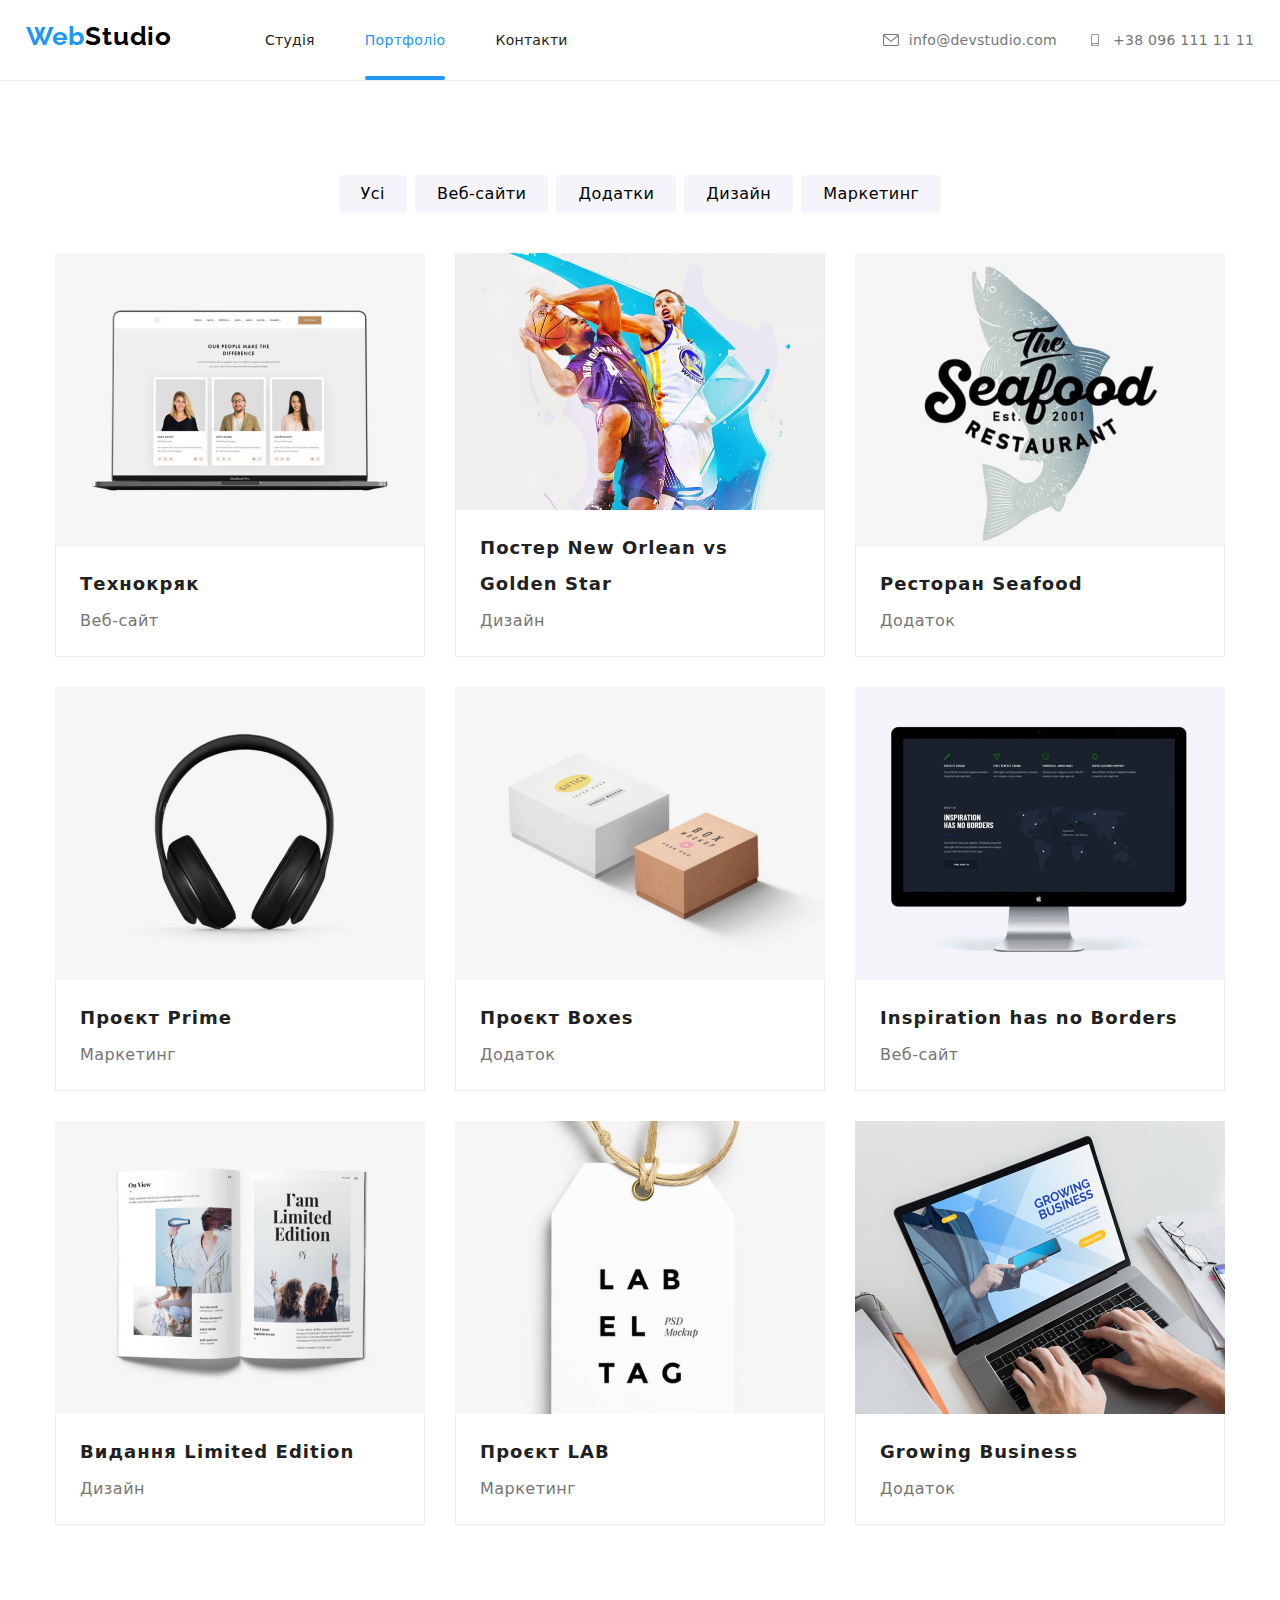
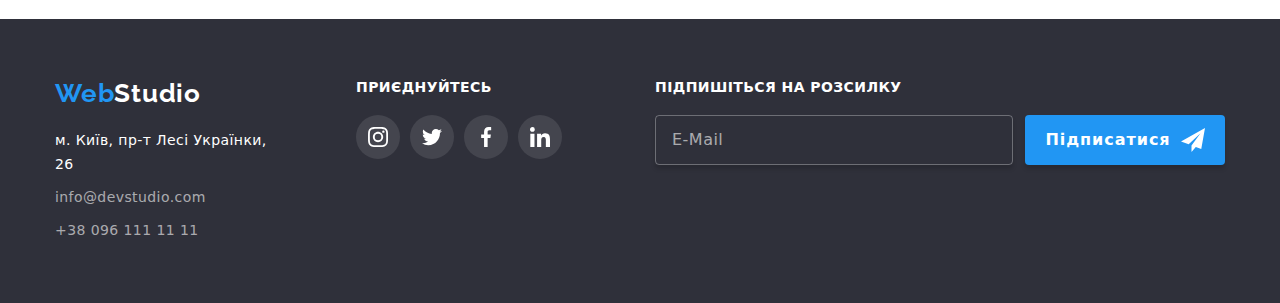
==== commit a0717b66: "adaptive graphic" ====
--- a/portfolio.html
+++ b/portfolio.html
@@ -135,12 +135,41 @@
             <li class="cards-list__item">
               <a href="" class="cards-list__card">
                 <div class="cards-list__thumb">
-                  <img
-                    src="./images/project1.jpg"
-                    alt="Ноутбук з карточками членів команди"
-                    width="370"
-                    height="294"
-                  />
+                   <picture>
+                <source
+                  media="(max-width: 767px)"
+                  srcset="
+                    ./images/img1-mobile@1x.jpg 1x,
+                    ./images/img1-mobile@2x.jpg 2x
+                  "
+                  sizes="(max-width: 767px) 100vw"
+                />
+
+                <source
+                  media="(max-width: 1199px)"
+                  srcset="
+                    ./images/img1-tablet@1x.jpg 1x,
+                    ./images/img1-tablet@2x.jpg 2x
+                  "
+                  sizes="(max-width: 1199px) 100vw"
+                />
+
+                <source
+                  media="(min-width: 1200px)"
+                  srcset="
+                    ./images/project1.jpg 1x,
+                    ./images/img1-desk@2x.jpg  2x
+                  "
+                  sizes="(min-width: 1200px) 100vw"
+                />
+
+                <img
+                  src="./images/img1-mobile@1x.jpg"
+                   alt="Ноутбук з карточками членів команди"
+                    width="370"
+                    height="294"
+                  />
+                  </picture>
                   <div class="cards-list__filling">
                     <p class="cards-list__text">
                       Ресурс пропонує комплексні пропозиції з різним рівнем
@@ -159,12 +188,40 @@
             <li class="cards-list__item">
               <a href="" class="cards-list__card"
                 ><div class="cards-list__thumb">
-                  <img
+                  <picture>
+                <source
+                  media="(max-width: 767px)"
+                  srcset="
+                    ./images/img2-mobile@1x.jpg 1x,
+                    ./images/img2-mobile@2x.jpg 2x
+                  "
+                  sizes="(max-width: 767px) 100vw"
+                />
+
+                <source
+                  media="(max-width: 1199px)"
+                  srcset="
+                    ./images/img2-tablet@1x.jpg 1x,
+                    ./images/img2-tablet@2x.jpg 2x
+                  "
+                  sizes="(max-width: 1199px) 100vw"
+                />
+
+                <source
+                  media="(min-width: 1200px)"
+                  srcset="
+                    ./images/project2.jpg 1x,
+                    ./images/img2-desk@2x.jpg  2x
+                  "
+                  sizes="(min-width: 1200px) 100vw"
+                />
+                 <img
                     src="./images/project2.jpg"
                     alt="Постер з баскетболістами"
                     width="370"
                     height="294"
                   />
+                  </picture>
                   <div class="cards-list__filling">
                     <p class="cards-list__text">
                       Ресурс пропонує комплексні пропозиції з різним рівнем
@@ -185,12 +242,41 @@
             <li class="cards-list__item">
               <a href="" class="cards-list__card"
                 ><div class="cards-list__thumb">
+                  <picture>
+                <source
+                  media="(max-width: 767px)"
+                  srcset="
+                    ./images/img3-mobile@1x.jpg 1x,
+                    ./images/img3-mobile@2x.jpg 2x
+                  "
+                  sizes="(max-width: 767px) 100vw"
+                />
+
+                <source
+                  media="(max-width: 1199px)"
+                  srcset="
+                    ./images/img3-tablet@1x.jpg 1x,
+                    ./images/img3-tablet@2x.jpg 2x
+                  "
+                  sizes="(max-width: 1199px) 100vw"
+                />
+
+                <source
+                  media="(min-width: 1200px)"
+                  srcset="
+                    ./images/project3.jpg 1x,
+                    ./images/img3-desk@2x.jpg  2x
+                  "
+                  sizes="(min-width: 1200px) 100vw"
+                />
+
                   <img
                     src="./images/project3.jpg"
                     width="370"
                     height="294"
                     alt="Емблема ресторану"
                   />
+                  </picture>
                   <div class="cards-list__filling">
                     <p class="cards-list__text">
                       Ресурс пропонує комплексні пропозиції з різним рівнем
@@ -209,12 +295,41 @@
             <li class="cards-list__item">
               <a href="" class="cards-list__card"
                 ><div class="cards-list__thumb">
+                  <picture>
+                <source
+                  media="(max-width: 767px)"
+                  srcset="
+                    ./images/img4-mobile@1x.jpg 1x,
+                    ./images/img4-mobile@2x.jpg 2x
+                  "
+                  sizes="(max-width: 767px) 100vw"
+                />
+
+                <source
+                  media="(max-width: 1199px)"
+                  srcset="
+                    ./images/img4-tablet@1x.jpg 1x,
+                    ./images/img4-tablet@2x.jpg 2x
+                  "
+                  sizes="(max-width: 1199px) 100vw"
+                />
+
+                <source
+                  media="(min-width: 1200px)"
+                  srcset="
+                    ./images/project4.jpg 1x,
+                    ./images/img4-desk@2x.jpg  2x
+                  "
+                  sizes="(min-width: 1200px) 100vw"
+                />
+
                   <img
                     src="./images/project4.jpg"
                     width="370"
                     height="294"
                     alt="Безпровідні навушники"
                   />
+                  </picture>
                   <div class="cards-list__filling">
                     <p class="cards-list__text">
                       Ресурс пропонує комплексні пропозиції з різним рівнем
@@ -233,12 +348,41 @@
             <li class="cards-list__item">
               <a href="" class="cards-list__card"
                 ><div class="cards-list__thumb">
+                  <picture>
+                <source
+                  media="(max-width: 767px)"
+                  srcset="
+                    ./images/img5-mobile@1x.jpg 1x,
+                    ./images/img5-mobile@2x.jpg 2x
+                  "
+                  sizes="(max-width: 767px) 100vw"
+                />
+
+                <source
+                  media="(max-width: 1199px)"
+                  srcset="
+                    ./images/img5-tablet@1x.jpg 1x,
+                    ./images/img5-tablet@2x.jpg 2x
+                  "
+                  sizes="(max-width: 1199px) 100vw"
+                />
+
+                <source
+                  media="(min-width: 1200px)"
+                  srcset="
+                    ./images/project5.jpg 1x,
+                    ./images/img5-desk@2x.jpg  2x
+                  "
+                  sizes="(min-width: 1200px) 100vw"
+                />
+
                   <img
                     src="./images/project5.jpg"
                     width="370"
                     height="294"
                     alt="Маленькі кообочки"
                   />
+                  </picture>
                   <div class="cards-list__filling">
                     <p class="cards-list__text">
                       Ресурс пропонує комплексні пропозиції з різним рівнем
@@ -257,12 +401,40 @@
             <li class="cards-list__item">
               <a href="" class="cards-list__card"
                 ><div class="cards-list__thumb">
+                  <picture>
+                <source
+                  media="(max-width: 767px)"
+                  srcset="
+                    ./images/img6-mobile@1x.jpg 1x,
+                    ./images/img6-mobile@2x.jpg 2x
+                  "
+                  sizes="(max-width: 767px) 100vw"
+                />
+
+                <source
+                  media="(max-width: 1199px)"
+                  srcset="
+                    ./images/img6-tablet@1x.jpg 1x,
+                    ./images/img6-tablet@2x.jpg 2x
+                  "
+                  sizes="(max-width: 1199px) 100vw"
+                />
+
+                <source
+                  media="(min-width: 1200px)"
+                  srcset="
+                    ./images/project6.jpg 1x,
+                    ./images/img6-desk@2x.jpg  2x
+                  "
+                  sizes="(min-width: 1200px) 100vw"
+                />
                   <img
                     src="./images/project6.jpg"
                     width="370"
                     height="294"
                     alt="Монітор комп'ютера"
                   />
+                  </picture>
                   <div class="cards-list__filling">
                     <p class="cards-list__text">
                       Ресурс пропонує комплексні пропозиції з різним рівнем
@@ -283,12 +455,41 @@
             <li class="cards-list__item">
               <a href="" class="cards-list__card"
                 ><div class="cards-list__thumb">
+                  <picture>
+                <source
+                  media="(max-width: 767px)"
+                  srcset="
+                    ./images/img7-mobile@1x.jpg 1x,
+                    ./images/img7-mobile@2x.jpg 2x
+                  "
+                  sizes="(max-width: 767px) 100vw"
+                />
+
+                <source
+                  media="(max-width: 1199px)"
+                  srcset="
+                    ./images/img7-tablet@1x.jpg 1x,
+                    ./images/img7-tablet@2x.jpg 2x
+                  "
+                  sizes="(max-width: 1199px) 100vw"
+                />
+
+                <source
+                  media="(min-width: 1200px)"
+                  srcset="
+                    ./images/project7.jpg 1x,
+                    ./images/img7-desk@2x.jpg  2x
+                  "
+                  sizes="(min-width: 1200px) 100vw"
+                />
+
                   <img
                     src="./images/project7.jpg"
                     width="370"
                     height="294"
                     alt="Глянцевий журнал"
                   />
+                  </picture>
                   <div class="cards-list__filling">
                     <p class="cards-list__text">
                       Ресурс пропонує комплексні пропозиції з різним рівнем
@@ -307,12 +508,41 @@
             <li class="cards-list__item">
               <a href="" class="cards-list__card"
                 ><div class="cards-list__thumb">
+                  <picture>
+                <source
+                  media="(max-width: 767px)"
+                  srcset="
+                    ./images/img8-mobile@1x.jpg 1x,
+                    ./images/img8-mobile@2x.jpg 2x
+                  "
+                  sizes="(max-width: 767px) 100vw"
+                />
+
+                <source
+                  media="(max-width: 1199px)"
+                  srcset="
+                    ./images/img8-tablet@1x.jpg 1x,
+                    ./images/img8-tablet@2x.jpg 2x
+                  "
+                  sizes="(max-width: 1199px) 100vw"
+                />
+
+                <source
+                  media="(min-width: 1200px)"
+                  srcset="
+                    ./images/project8.jpg 1x,
+                    ./images/img8-desk@2x.jpg  2x
+                  "
+                  sizes="(min-width: 1200px) 100vw"
+                />
+
                   <img
                     src="./images/project8.jpg"
                     width="370"
                     height="294"
                     alt="Бірка"
                   />
+                  </picture>
                   <div class="cards-list__filling">
                     <p class="cards-list__text">
                       Ресурс пропонує комплексні пропозиції з різним рівнем
@@ -331,12 +561,41 @@
             <li class="cards-list__item">
               <a href="" class="cards-list__card"
                 ><div class="cards-list__thumb">
+                  <picture>
+                <source
+                  media="(max-width: 767px)"
+                  srcset="
+                    ./images/img9-mobile@1x.jpg 1x,
+                    ./images/img9-mobile@2x.jpg 2x
+                  "
+                  sizes="(max-width: 767px) 100vw"
+                />
+
+                <source
+                  media="(max-width: 1199px)"
+                  srcset="
+                    ./images/img9-tablet@1x.jpg 1x,
+                    ./images/img9-tablet@2x.jpg 2x
+                  "
+                  sizes="(max-width: 1199px) 100vw"
+                />
+
+                <source
+                  media="(min-width: 1200px)"
+                  srcset="
+                    ./images/project9.jpg 1x,
+                    ./images/img9-desk@2x.jpg  2x
+                  "
+                  sizes="(min-width: 1200px) 100vw"
+                />
+
                   <img
                     src="./images/project9.jpg"
                     width="370"
                     height="294"
                     alt="Руки людини на клавіатурі ноутбука"
                   />
+                  </picture>
                   <div class="cards-list__filling">
                     <p class="cards-list__text">
                       Ресурс пропонує комплексні пропозиції з різним рівнем
@@ -381,32 +640,27 @@
                   ><svg width="20" height="20">
                     <use
                       href="./images/symbol-defs.svg#icon-instagram"
-                    ></use></svg
-                ></a>
+                    ></use></svg></a>
               </li>
               <li class="footer__link">
                 <a href="" class="footer__icon"
                   ><svg width="20" height="20">
                     <use
-                      href="./images/symbol-defs.svg#icon-twitter-1"
-                    ></use></svg
-                ></a>
+                      href="./images/symbol-defs.svg#icon-twitter-1"></use></svg></a>
               </li>
               <li class="footer__link">
                 <a href="" class="footer__icon"
                   ><svg width="20" height="20">
                     <use
                       href="./images/symbol-defs.svg#icon-facebook"
-                    ></use></svg
-                ></a>
+                    ></use></svg></a>
               </li>
               <li class="footer__link">
                 <a href="" class="footer__icon"
                   ><svg width="20" height="20">
                     <use
                       href="./images/symbol-defs.svg#icon-linkedin"
-                    ></use></svg
-                ></a>
+                    ></use></svg></a>
               </li>
             </ul>
           </div>
--- a/css/main.min.css
+++ b/css/main.min.css
@@ -1 +1 @@
-body{font-family:"Roboto",sans-serif;letter-spacing:.02em;font-weight:500;font-size:14px;color:#212121;margin:0;padding:0}.container{width:100%;padding:0 15px;margin-left:auto;margin-right:auto}@media screen and (max-width: 785px){.container{max-width:480px}}@media screen and (min-width: 786px){.container{width:768px}}@media screen and (min-width: 1200px){.container{width:1200px}}header{position:relative;border-bottom:1px #ececec solid}header .container{display:-webkit-box;display:-ms-flexbox;display:flex;-webkit-box-align:center;-ms-flex-align:center;align-items:center;-webkit-box-pack:center;-ms-flex-pack:center;justify-content:center}h1,h2,h3,ul,p{margin-top:0;margin-bottom:0;padding:0}section{padding-top:60px;padding-bottom:60px}@media screen and (min-width: 1200px){section{padding-top:94px;padding-bottom:94px}}img{display:block}ul{list-style-type:none}@media screen and (min-width: 768px){.menu__button-open{display:none}.menu{display:none}.header-list{display:-webkit-box;display:-ms-flexbox;display:flex;-webkit-box-align:baseline;-ms-flex-align:baseline;align-items:baseline;margin-left:96px;white-space:nowrap;-ms-flex-wrap:wrap;flex-wrap:wrap;-webkit-box-orient:vertical;-webkit-box-direction:normal;-ms-flex-direction:column;flex-direction:column}.header-list__item+.header-list__item{margin-top:10px}.header-list__link{display:-webkit-box;display:-ms-flexbox;display:flex;-webkit-box-align:center;-ms-flex-align:center;align-items:center;color:#757575;font-weight:500;font-size:12px;letter-spacing:.02em;text-decoration:none;-webkit-transition:color 250ms cubic-bezier(0.4, 0, 0.2, 1);transition:color 250ms cubic-bezier(0.4, 0, 0.2, 1)}.header-list__link:hover,.header-list__link:focus{color:#2196f3}.header-list__icon{fill:#757575;margin-right:10px;-webkit-transition:fill 250ms cubic-bezier(0.4, 0, 0.2, 1);transition:fill 250ms cubic-bezier(0.4, 0, 0.2, 1)}.header-list__link:hover .header-list__icon,.header-list__link:focus .header-list__icon{fill:#2196f3}}@media screen and (min-width: 1200px){.header-list{margin-left:315px;-ms-flex-wrap:nowrap;flex-wrap:nowrap;-webkit-box-orient:horizontal;-webkit-box-direction:normal;-ms-flex-direction:row;flex-direction:row}.header-list__item+.header-list__item{margin-top:0;margin-left:30px}.header-list__link{font-size:14px}}@media screen and (min-width: 768px){.nav{display:-webkit-box;display:-ms-flexbox;display:flex;-webkit-box-align:baseline;-ms-flex-align:baseline;align-items:baseline}.nav__list{display:-webkit-box;display:-ms-flexbox;display:flex;-webkit-box-align:baseline;-ms-flex-align:baseline;align-items:baseline}.nav__item:not(:first-child){margin-left:50px}.nav__logo{display:inline-block;font-family:"Raleway",sans-serif;text-decoration:none;font-weight:700;font-size:24px;letter-spacing:.03em;color:#2196f3;margin-right:87px}.nav__page{display:block;text-decoration:none;font-weight:500;font-size:14px;letter-spacing:.02em;color:#212121;padding-top:32px;padding-bottom:32px;-webkit-transition:color 250ms cubic-bezier(0.4, 0, 0.2, 1);transition:color 250ms cubic-bezier(0.4, 0, 0.2, 1)}.nav__page:hover,.nav__page:focus{color:#2196f3}.nav__page-current{position:relative}.nav__page-current::after{content:"";display:block;border-radius:2px;width:100%;height:4px;background:#2196f3;position:absolute;left:0;bottom:0}}@media screen and (min-width: 1200px){.nav__logo{font-size:26px;margin-right:93px}}.hero{background-color:#2f303a;text-align:center;padding-top:118px;padding-bottom:118px;background-image:-webkit-gradient(linear, left top, left bottom, from(rgba(47, 48, 58, 0.4)), to(rgba(47, 48, 58, 0.4))),url(../images/background-mobile.jpg);background-image:linear-gradient(rgba(47, 48, 58, 0.4), rgba(47, 48, 58, 0.4)),url(../images/background-mobile.jpg);background-size:cover;background-position:center;width:100%;margin-right:auto;margin-left:auto}@media screen and (min-width: 768px){.hero{background-image:-webkit-gradient(linear, left top, left bottom, from(rgba(47, 48, 58, 0.4)), to(rgba(47, 48, 58, 0.4))),url(../images/background-tablet.jpg);background-image:linear-gradient(rgba(47, 48, 58, 0.4), rgba(47, 48, 58, 0.4)),url(../images/background-tablet.jpg)}}@media screen and (min-width: 1200px){.hero{padding-top:200px;padding-bottom:200px;background-image:-webkit-gradient(linear, left top, left bottom, from(rgba(47, 48, 58, 0.4)), to(rgba(47, 48, 58, 0.4))),url(../images/background-img.jpg);background-image:linear-gradient(rgba(47, 48, 58, 0.4), rgba(47, 48, 58, 0.4)),url(../images/background-img.jpg);min-width:1600px}}.hero__h1{display:inline-block;font-weight:900;font-size:26px;line-height:162%;letter-spacing:.06em;text-transform:uppercase;text-align:center;color:#fff;max-width:360px;max-height:164px;margin-bottom:30px}@media screen and (min-width: 1200px){.hero__h1{font-size:44px;line-height:136%;max-width:696px;min-height:120px}}.hero__main-but{display:block;background-color:#2196f3;min-width:200px;height:50px;border-radius:4px;border:none;-webkit-box-shadow:0 4px 4px 0 rgba(0,0,0,.15);box-shadow:0 4px 4px 0 rgba(0,0,0,.15);color:#fff;font-weight:700;font-size:16px;line-height:187%;letter-spacing:.06em;text-align:center;cursor:pointer;margin:auto;-webkit-transition:background-color 250ms cubic-bezier(0.4, 0, 0.2, 1);transition:background-color 250ms cubic-bezier(0.4, 0, 0.2, 1)}.hero__main-but:active{background-color:#188ce8}@media screen and (min-width: 1200px){.hero__main-but{min-width:216px}}.backdrop{position:fixed;top:0;left:0;width:100%;height:100%;background:rgba(0,0,0,.2);z-index:2;-webkit-transform:scale(100%);transform:scale(100%);-webkit-transition:visibility 250ms cubic-bezier(0.4, 0, 0.2, 1),opacity 250ms cubic-bezier(0.4, 0, 0.2, 1);transition:visibility 250ms cubic-bezier(0.4, 0, 0.2, 1),opacity 250ms cubic-bezier(0.4, 0, 0.2, 1)}.backdrop.is-hidden{opacity:0;visibility:hidden;pointer-events:none}.modal{position:absolute;top:50%;left:50%;-webkit-transform:translate(-50%, -50%) scale(1);transform:translate(-50%, -50%) scale(1);border-radius:4px;min-width:200px;height:609px;-webkit-box-shadow:0 2px 1px 0 rgba(0,0,0,.2),0 1px 1px 0 rgba(0,0,0,.14),0 1px 3px 0 rgba(0,0,0,.12);box-shadow:0 2px 1px 0 rgba(0,0,0,.2),0 1px 1px 0 rgba(0,0,0,.14),0 1px 3px 0 rgba(0,0,0,.12);background:#fff;-webkit-transition:-webkit-transform 250ms cubic-bezier(0.4, 0, 0.2, 1);transition:-webkit-transform 250ms cubic-bezier(0.4, 0, 0.2, 1);transition:transform 250ms cubic-bezier(0.4, 0, 0.2, 1);transition:transform 250ms cubic-bezier(0.4, 0, 0.2, 1), -webkit-transform 250ms cubic-bezier(0.4, 0, 0.2, 1)}.backdrop.is-hidden .modal.is-hidden{-webkit-transform:translate(-50%, -50%) scale(0.2);transform:translate(-50%, -50%) scale(0.2)}.modal__button{position:absolute;top:8px;right:8px;border-radius:50%;border:1px solid rgba(0,0,0,.1);background-color:#fff;cursor:pointer;display:-webkit-box;display:-ms-flexbox;display:flex;-webkit-box-align:center;-ms-flex-align:center;align-items:center;-webkit-box-pack:center;-ms-flex-pack:center;justify-content:center;width:30px;height:30px;-webkit-transition:fill 250ms cubic-bezier(0.4, 0, 0.2, 1);transition:fill 250ms cubic-bezier(0.4, 0, 0.2, 1)}.modal__button:hover,.modal__button:focus{fill:#2196f3}.modal-form{width:450px;padding-top:40px;padding-left:40px;padding-right:40px;padding-bottom:40px}.modal-form__header{font-weight:700;font-size:20px;line-height:150%;letter-spacing:.03em;text-align:center;color:#212121;margin-left:auto;margin-right:auto;margin-bottom:12px}.modal-form__box{display:-webkit-box;display:-ms-flexbox;display:flex;-webkit-box-orient:vertical;-webkit-box-direction:normal;-ms-flex-direction:column;flex-direction:column;position:relative;margin-left:auto;margin-right:auto;margin-top:10px;width:370px;height:58px}.modal-form__label{display:-webkit-box;display:-ms-flexbox;display:flex;-webkit-box-align:center;-ms-flex-align:center;align-items:center;-webkit-box-pack:start;-ms-flex-pack:start;justify-content:flex-start;font-weight:400;font-size:12px;letter-spacing:.01em;color:#757575}.modal-form__input{outline:none;border:1px solid rgba(33,33,33,.2);border-radius:4px;width:370px;height:40px;padding-left:34px;margin-top:4px;-webkit-transition:border 250ms cubic-bezier(0.4, 0, 0.2, 1);transition:border 250ms cubic-bezier(0.4, 0, 0.2, 1)}.modal-form__input:hover,.modal-form__input:focus{border:1px solid #2196f3}.modal-form__icon{position:absolute;top:28px;left:12px;-webkit-transition:fill 250ms cubic-bezier(0.4, 0, 0.2, 1);transition:fill 250ms cubic-bezier(0.4, 0, 0.2, 1)}.modal-form__input:hover+.modal-form__icon,.modal-form__input:focus+.modal-form__icon{fill:#2196f3}.modal-form__comment{display:-webkit-box;display:-ms-flexbox;display:flex;-webkit-box-orient:vertical;-webkit-box-direction:normal;-ms-flex-direction:column;flex-direction:column;position:relative;margin-left:auto;margin-right:auto;margin-bottom:20px;margin-top:10px;width:370px}.modal-form__texarea{display:block;outline:none;border:1px solid rgba(33,33,33,.2);border-radius:4px;width:370px;height:120px;margin-top:4px;padding-left:16px;padding-top:12px;resize:none;-webkit-transition:border 250ms cubic-bezier(0.4, 0, 0.2, 1);transition:border 250ms cubic-bezier(0.4, 0, 0.2, 1)}.modal-form__texarea::-webkit-input-placeholder{font-weight:400;font-size:12px;letter-spacing:.01em;color:rgba(117,117,117,.5)}.modal-form__texarea::-moz-placeholder{font-weight:400;font-size:12px;letter-spacing:.01em;color:rgba(117,117,117,.5)}.modal-form__texarea:-ms-input-placeholder{font-weight:400;font-size:12px;letter-spacing:.01em;color:rgba(117,117,117,.5)}.modal-form__texarea::-ms-input-placeholder{font-weight:400;font-size:12px;letter-spacing:.01em;color:rgba(117,117,117,.5)}.modal-form__texarea::placeholder{font-weight:400;font-size:12px;letter-spacing:.01em;color:rgba(117,117,117,.5)}.modal-form__texarea:hover,.modal-form__texarea:focus{border:1px solid #2196f3}.modal-form__checkbox-label{display:-webkit-box;display:-ms-flexbox;display:flex;-webkit-box-pack:center;-ms-flex-pack:center;justify-content:center;font-weight:400;font-size:12px;line-height:171%;letter-spacing:.03em;color:#757575}.modal-form__checkbox-input{-webkit-appearance:none;-moz-appearance:none;appearance:none}.modal-form__checkbox-icon{display:-webkit-box;display:-ms-flexbox;display:flex;-webkit-box-align:center;-ms-flex-align:center;align-items:center;border-radius:2px;border:#212121 2px solid;width:16px;height:15px;margin-right:8px;background-image:url(../images/icon-check.svg);background-size:contain;background-repeat:no-repeat;background-origin:border;background-position:center;-webkit-transition:background-color 250ms cubic-bezier(0.4, 0, 0.2, 1),border 250ms cubic-bezier(0.4, 0, 0.2, 1);transition:background-color 250ms cubic-bezier(0.4, 0, 0.2, 1),border 250ms cubic-bezier(0.4, 0, 0.2, 1)}.modal-form__checkbox-icon:hover{border:#2196f3 2px solid}.modal-form__checkbox-input:focus+.modal-form__checkbox-icon{border:#2196f3 2px solid}.modal-form__checkbox-input:checked+.modal-form__checkbox-icon{background-color:#188ce8;fill:#fff;border:none}.modal-form__checkbox-text{display:block;text-align:center}.modal-form__contract{color:#2196f3;margin-left:4px}.modal-form__btn{margin-top:30px;border:none;border-radius:4px;width:200px;height:50px;-webkit-box-shadow:0 4px 4px 0 rgba(0,0,0,.15);box-shadow:0 4px 4px 0 rgba(0,0,0,.15);background-color:#2196f3;font-family:"Roboto",sans-serif;font-weight:700;font-size:16px;line-height:1.875;letter-spacing:.06em;text-align:center;color:#fff;-webkit-transition:background-color 250ms cubic-bezier(0.4, 0, 0.2, 1);transition:background-color 250ms cubic-bezier(0.4, 0, 0.2, 1)}.modal-form__btn:hover,.modal-form__btn:focus{background-color:#188ce8}@media screen and (min-width: 1200px){.modal{min-width:528px;height:581px}.modal-form{width:528px}.modal-form__box,.modal-form__comment,.modal-form__input,.modal-form__texarea{width:448px}.modal-form__checkbox-label{font-size:14px}}.benefit{font-weight:400;line-height:171%;letter-spacing:.03em;color:#757575}@media screen and (min-width: 1200px){.benefit{padding-bottom:0}}.benefit__background-icon{display:-webkit-box;display:-ms-flexbox;display:flex;-webkit-box-pack:center;-ms-flex-pack:center;justify-content:center;-webkit-box-align:center;-ms-flex-align:center;align-items:center;background-color:#f5f4fa;max-width:450px;height:120px;border-radius:4px;margin-top:30px;margin-bottom:30px}@media screen and (min-width: 786px){.benefit__background-icon{width:354px;margin-top:0}}@media screen and (min-width: 1200px){.benefit__background-icon{width:270px;margin-top:0}}.benefit__h3{text-align:center;font-weight:700;letter-spacing:.03em;text-transform:uppercase;color:#212121;font-size:14px;margin-bottom:10px}@media screen and (min-width: 1600px){.benefit__h3{text-align:start}}@media screen and (min-width: 786px){.benefit__block{gap:30px;display:-webkit-box;display:-ms-flexbox;display:flex;-webkit-box-align:center;-ms-flex-align:center;align-items:center;-webkit-box-pack:center;-ms-flex-pack:center;justify-content:center;-ms-flex-wrap:wrap;flex-wrap:wrap}}@media screen and (min-width: 1600px){.benefit__block{display:-webkit-box;display:-ms-flexbox;display:flex;-webkit-box-align:baseline;-ms-flex-align:baseline;align-items:baseline;-webkit-box-pack:center;-ms-flex-pack:center;justify-content:center;-ms-flex-wrap:nowrap;flex-wrap:nowrap;width:1170px}}@media screen and (max-width: 479px){.benefit__item{margin-left:auto;margin-right:auto;width:calc(100% - 60px)}}@media screen and (min-width: 786px){.benefit__item{width:354px}}@media screen and (min-width: 1200px){.benefit__item{width:270px}}.photo-block__h2{font-weight:700;font-size:36px;letter-spacing:.03em;text-align:center;margin-bottom:50px;color:#212121}.photo-block__images{display:-webkit-box;display:-ms-flexbox;display:flex;-webkit-box-pack:center;-ms-flex-pack:center;justify-content:center;-ms-flex-wrap:wrap;flex-wrap:wrap;gap:30px}.photo-block__item{position:relative;width:370px}.photo-block__content{position:absolute;left:0;bottom:0;display:-webkit-box;display:-ms-flexbox;display:flex;width:100%;height:70px;background:rgba(47,48,58,.8);-webkit-box-align:center;-ms-flex-align:center;align-items:center;-webkit-box-pack:center;-ms-flex-pack:center;justify-content:center}.photo-block__text{font-weight:700;font-size:14px;letter-spacing:.03em;text-transform:uppercase;color:#fff}@media screen and (max-width: 1199px){.photo-block{display:none}}@media screen and (min-width: 1200px){.photo-block__images{-webkit-box-align:center;-ms-flex-align:center;align-items:center}}.team{background-color:#f5f4fa}.team__item{width:450px;height:622px}.team__item img{width:450px;height:460px}@media screen and (max-width: 479px){.team__item{margin-left:auto;margin-right:auto;width:calc(100% - 60px);height:auto}.team__item img{width:100%;height:auto}.team__item .members{width:100%;height:auto}}@media screen and (min-width: 768px){.team__item{width:354px;height:536px}.team__item img{width:354px;height:374px}}@media screen and (max-width: 767px){.team__item+.team__item{margin-top:30px}}@media screen and (min-width: 1200px){.team__item{width:270px;height:428px}.team__item img{width:270px;height:260px}}.team__title{font-weight:700;font-size:28px;letter-spacing:.03em;text-align:center;margin-bottom:30px}@media screen and (min-width: 1200px){.team__title{font-size:36px;margin-bottom:50px}}.team__list{margin-right:auto;margin-left:auto}@media screen and (min-width: 768px){.team__list{display:-webkit-box;display:-ms-flexbox;display:flex;-ms-flex-wrap:wrap;flex-wrap:wrap;-webkit-box-align:center;-ms-flex-align:center;align-items:center;-webkit-box-pack:center;-ms-flex-pack:center;justify-content:center;gap:30px}}.members{padding-top:30px;padding-bottom:24px;border-radius:0 0 4px 4px;width:450px;-webkit-box-shadow:0 2px 1px 0 rgba(0,0,0,.2),0 1px 1px 0 rgba(0,0,0,.14),0 1px 3px 0 rgba(0,0,0,.12);box-shadow:0 2px 1px 0 rgba(0,0,0,.2),0 1px 1px 0 rgba(0,0,0,.14),0 1px 3px 0 rgba(0,0,0,.12);background:#fff}@media screen and (min-width: 768px){.members{width:354px}}@media screen and (min-width: 1200px){.members{width:270px}}.members__name{font-weight:500;font-size:16px;letter-spacing:.03em;text-align:center}.members__profesion{font-weight:400;font-size:16px;letter-spacing:.03em;color:#757575;text-align:center;margin-top:10px}.members__socialmedia{display:-webkit-box;display:-ms-flexbox;display:flex;-webkit-box-align:center;-ms-flex-align:center;align-items:center;-webkit-box-pack:center;-ms-flex-pack:center;justify-content:center;margin-top:16px;gap:10px}.members__socialmedia-link{display:-webkit-box;display:-ms-flexbox;display:flex;-webkit-box-align:center;-ms-flex-align:center;align-items:center;-webkit-box-pack:center;-ms-flex-pack:center;justify-content:center;border-radius:50%;width:44px;height:44px;outline:none;fill:#afb1b8;margin-top:0;-webkit-transition:background-color 250ms cubic-bezier(0.4, 0, 0.2, 1),fill 250ms cubic-bezier(0.4, 0, 0.2, 1);transition:background-color 250ms cubic-bezier(0.4, 0, 0.2, 1),fill 250ms cubic-bezier(0.4, 0, 0.2, 1)}.members__socialmedia-link:hover,.members__socialmedia-link:focus{fill:#fff;background-color:#188ce8}.clients__header{font-weight:700;font-size:28px;letter-spacing:.03em;text-align:center;color:#212121}@media screen and (min-width: 1200px){.clients__header{font-size:36px}}.clients__list{display:-webkit-box;display:-ms-flexbox;display:flex;-ms-flex-wrap:wrap;flex-wrap:wrap;-webkit-box-pack:center;-ms-flex-pack:center;justify-content:center;-webkit-box-align:center;-ms-flex-align:center;align-items:center;gap:30px;margin-top:30px}@media screen and (max-width: 479px){.clients__list .clients__icon{width:calc(100% - 30px);width:100%}}@media screen and (min-width: 1200px){.clients__list{margin-top:50px}}.clients__icon{width:210px;height:92px;border:1px solid #afb1b8;outline:none;border-radius:4px;display:-webkit-box;display:-ms-flexbox;display:flex;-webkit-box-pack:center;-ms-flex-pack:center;justify-content:center;-webkit-box-align:center;-ms-flex-align:center;align-items:center;fill:#afb1b8;-webkit-transition:border 250ms cubic-bezier(0.4, 0, 0.2, 1),fill 250ms cubic-bezier(0.4, 0, 0.2, 1);transition:border 250ms cubic-bezier(0.4, 0, 0.2, 1),fill 250ms cubic-bezier(0.4, 0, 0.2, 1)}.clients__icon:hover,.clients__icon:focus{fill:#2196f3;border:1px solid #188ce8}@media screen and (min-width: 1200px){.clients__icon{width:170px}}.footer{background-color:#2f303a;padding-top:60px;padding-bottom:60px}@media screen and (min-width: 1200px){.footer .container{display:-webkit-box;display:-ms-flexbox;display:flex;-webkit-box-pack:justify;-ms-flex-pack:justify;justify-content:space-between;-webkit-box-align:start;-ms-flex-align:start;align-items:flex-start}}.footer__main-block{width:232px;text-align:center;margin-bottom:60px}@media screen and (max-width: 765px){.footer__main-block{margin-right:auto;margin-left:auto}}@media screen and (min-width: 768px){.footer__main-block{margin-right:165px}}@media screen and (min-width: 1200px){.footer__main-block{text-align:start;margin:0;margin-right:70px;width:231px}}@media screen and (min-width: 768px){.footer__tablet{display:-webkit-box;display:-ms-flexbox;display:flex;-webkit-box-align:start;-ms-flex-align:start;align-items:start;-webkit-box-pack:center;-ms-flex-pack:center;justify-content:center}}.footer__logo{display:block;margin-bottom:20px;font-family:"Raleway",sans-serif;text-decoration:none;font-weight:700;font-size:24px;letter-spacing:.03em;color:#2196f3}@media screen and (min-width: 1200px){.footer__logo{font-size:26px}}.footer__adress{font-weight:400;font-size:14px;line-height:171%;letter-spacing:.03em;color:#fff;font-style:normal;margin-bottom:8px}@media screen and (min-width: 1200px){.footer__adress{margin-bottom:9px}}.footer__appeal{display:block;font-weight:400;line-height:171%;letter-spacing:.03em;color:rgba(255,255,255,.6);text-decoration:none;font-style:normal;-webkit-transition:color 250ms cubic-bezier(0.4, 0, 0.2, 1);transition:color 250ms cubic-bezier(0.4, 0, 0.2, 1)}.footer__appeal:not(:last-child){margin-bottom:8px}@media screen and (min-width: 1200px){.footer__appeal:not(:last-child){margin-bottom:9px}}.footer__appeal:hover,.footer__appeal:focus{color:rgba(255,255,255,.7450980392)}.footer__header{font-weight:700;font-size:14px;letter-spacing:.03em;text-transform:uppercase;text-align:center;color:#fff}.footer__socialmed{display:-webkit-box;display:-ms-flexbox;display:flex;-webkit-box-align:center;-ms-flex-align:center;align-items:center;-webkit-box-pack:center;-ms-flex-pack:center;justify-content:center;gap:10px;margin-top:20px;margin-bottom:60px}@media screen and (min-width: 1200px){.footer__socialmed{margin-bottom:0}}.footer__icon{display:-webkit-box;display:-ms-flexbox;display:flex;-webkit-box-align:center;-ms-flex-align:center;align-items:center;-webkit-box-pack:center;-ms-flex-pack:center;justify-content:center;background-color:rgba(255,255,255,.1);border-radius:50%;width:44px;height:44px;fill:#fff;-webkit-transition:background-color 250ms cubic-bezier(0.4, 0, 0.2, 1);transition:background-color 250ms cubic-bezier(0.4, 0, 0.2, 1)}.footer__icon:hover,.footer__icon:focus{background-color:#2196f3}.footer__email-block{display:-webkit-box;display:-ms-flexbox;display:flex;-webkit-box-orient:vertical;-webkit-box-direction:normal;-ms-flex-direction:column;flex-direction:column}@media screen and (min-width: 1200px){.footer__email-block{margin-left:93px}}.footer__email-header{font-weight:700;font-size:14px;letter-spacing:.03em;text-transform:uppercase;text-align:center;color:#fff}@media screen and (min-width: 1200px){.footer__email-header{text-align:start}}.footer__form{margin-right:auto;margin-left:auto}@media screen and (min-width: 1200px){.footer__form{display:-webkit-box;display:-ms-flexbox;display:flex;-webkit-box-align:center;-ms-flex-align:center;align-items:center;gap:12px}}.footer__input{border:1px solid rgba(255,255,255,.3);border-radius:4px;width:100%;max-width:450px;height:50px;-webkit-box-shadow:0 4px 4px 0 rgba(0,0,0,.15);box-shadow:0 4px 4px 0 rgba(0,0,0,.15);background:rgba(33,150,243,0);margin-top:20px;padding-left:16px;color:#fff}.footer__input::-webkit-input-placeholder{font-weight:400;font-size:16px;line-height:125%;letter-spacing:.03em;color:rgba(255,255,255,.6)}.footer__input::-moz-placeholder{font-weight:400;font-size:16px;line-height:125%;letter-spacing:.03em;color:rgba(255,255,255,.6)}.footer__input:-ms-input-placeholder{font-weight:400;font-size:16px;line-height:125%;letter-spacing:.03em;color:rgba(255,255,255,.6)}.footer__input::-ms-input-placeholder{font-weight:400;font-size:16px;line-height:125%;letter-spacing:.03em;color:rgba(255,255,255,.6)}.footer__input::placeholder{font-weight:400;font-size:16px;line-height:125%;letter-spacing:.03em;color:rgba(255,255,255,.6)}@media screen and (min-width: 480px){.footer__input{width:450px}}@media screen and (min-width: 1200px){.footer__input{width:358px}}.footer__button{display:-webkit-box;display:-ms-flexbox;display:flex;-webkit-box-align:center;-ms-flex-align:center;align-items:center;-webkit-box-pack:center;-ms-flex-pack:center;justify-content:center;gap:10px;border-radius:4px;width:200px;height:50px;margin-top:20px;-webkit-box-shadow:0 4px 4px 0 rgba(0,0,0,.15);box-shadow:0 4px 4px 0 rgba(0,0,0,.15);background:#2196f3;margin-right:auto;margin-left:auto;border:none;-webkit-transition:background-color 250ms cubic-bezier(0.4, 0, 0.2, 1);transition:background-color 250ms cubic-bezier(0.4, 0, 0.2, 1)}.footer__button:hover,.footer__button:focus{background-color:#188ce8}.footer__button-text{font-weight:700;font-size:16px;line-height:187%;letter-spacing:.06em;text-align:center;color:#fff}.filter-list{display:-webkit-box;display:-ms-flexbox;display:flex;-webkit-box-align:center;-ms-flex-align:center;align-items:center;-webkit-box-pack:center;-ms-flex-pack:center;justify-content:center;margin-bottom:40px;gap:8px}.filter-list__btn{background-color:#f5f4fa;font-weight:500;font-size:16px;line-height:162%;letter-spacing:.03em;text-align:center;height:38px;cursor:pointer;border-radius:4px;border:rgba(0,0,0,0);padding-top:6px;padding-bottom:6px;padding-left:22px;padding-right:22px;-webkit-transition:background-color 250ms cubic-bezier(0.4, 0, 0.2, 1),color 250ms cubic-bezier(0.4, 0, 0.2, 1),-webkit-box-shadow 250ms cubic-bezier(0.4, 0, 0.2, 1);transition:background-color 250ms cubic-bezier(0.4, 0, 0.2, 1),color 250ms cubic-bezier(0.4, 0, 0.2, 1),-webkit-box-shadow 250ms cubic-bezier(0.4, 0, 0.2, 1);transition:background-color 250ms cubic-bezier(0.4, 0, 0.2, 1),color 250ms cubic-bezier(0.4, 0, 0.2, 1),box-shadow 250ms cubic-bezier(0.4, 0, 0.2, 1);transition:background-color 250ms cubic-bezier(0.4, 0, 0.2, 1),color 250ms cubic-bezier(0.4, 0, 0.2, 1),box-shadow 250ms cubic-bezier(0.4, 0, 0.2, 1),-webkit-box-shadow 250ms cubic-bezier(0.4, 0, 0.2, 1)}.filter-list__btn:hover,.filter-list__btn:focus,.filter-list__btn:active{color:#fff;background:#2196f3;-webkit-box-shadow:0 2px 2px 0 rgba(0,0,0,.12),0 1px 2px 0 rgba(0,0,0,.08),0 3px 1px 0 rgba(0,0,0,.1);box-shadow:0 2px 2px 0 rgba(0,0,0,.12),0 1px 2px 0 rgba(0,0,0,.08),0 3px 1px 0 rgba(0,0,0,.1)}@media screen and (max-width: 785px){.filter-list{-ms-flex-wrap:wrap;flex-wrap:wrap;width:326px;-webkit-box-pack:start;-ms-flex-pack:start;justify-content:start}}.cards-list{display:-webkit-box;display:-ms-flexbox;display:flex;-ms-flex-wrap:wrap;flex-wrap:wrap;gap:30px}@media screen and (max-width: 785px){.cards-list{margin-left:auto;margin-right:auto;-webkit-box-pack:center;-ms-flex-pack:center;justify-content:center}}.cards-list__card{text-decoration:none;display:-webkit-box;display:-ms-flexbox;display:flex;-webkit-box-orient:vertical;-webkit-box-direction:normal;-ms-flex-direction:column;flex-direction:column;height:100%;-webkit-box-shadow:none;box-shadow:none;-webkit-transition-property:-webkit-box-shadow;transition-property:-webkit-box-shadow;transition-property:box-shadow;transition-property:box-shadow, -webkit-box-shadow;-webkit-transition-duration:250ms;transition-duration:250ms;-webkit-transition-timing-function:cubic-bezier(0.4, 0, 0.2, 1);transition-timing-function:cubic-bezier(0.4, 0, 0.2, 1)}.cards-list__card:hover,.cards-list__card:focus{-webkit-box-shadow:1px 4px 6px 0 rgba(0,0,0,.16),0 4px 4px 0 rgba(0,0,0,.06),0 1px 1px 0 rgba(0,0,0,.12);box-shadow:1px 4px 6px 0 rgba(0,0,0,.16),0 4px 4px 0 rgba(0,0,0,.06),0 1px 1px 0 rgba(0,0,0,.12)}.cards-list__thumb{position:relative;overflow:hidden}.cards-list__filling{position:absolute;display:-webkit-box;display:-ms-flexbox;display:flex;-webkit-box-align:center;-ms-flex-align:center;align-items:center;-webkit-box-pack:center;-ms-flex-pack:center;justify-content:center;top:0;left:0;width:100%;height:101%;background:rgba(33,150,243,.9);padding-left:24px;padding-right:24px;-webkit-transform:translateY(100%);transform:translateY(100%);-webkit-transition:-webkit-transform 250ms cubic-bezier(0.4, 0, 0.2, 1);transition:-webkit-transform 250ms cubic-bezier(0.4, 0, 0.2, 1);transition:transform 250ms cubic-bezier(0.4, 0, 0.2, 1);transition:transform 250ms cubic-bezier(0.4, 0, 0.2, 1), -webkit-transform 250ms cubic-bezier(0.4, 0, 0.2, 1)}.cards-list__card:hover .cards-list__filling,.cards-list__card:focus .cards-list__filling{-webkit-transform:translateY(0);transform:translateY(0);opacity:1}.cards-list__text{font-weight:400;font-size:18px;line-height:156%;letter-spacing:.03em;color:#fff}.cards-list__border{padding-top:20px;padding-bottom:20px;padding-left:24px;padding-right:24px;border-bottom:1px solid #eee;border-left:1px solid #eee;border-right:1px solid #eee;-webkit-box-flex:1;-ms-flex-positive:1;flex-grow:1}.cards-list__sub-title{font-weight:700;font-size:18px;line-height:200%;letter-spacing:.06em;color:#212121;text-decoration:none}@media screen and (max-width: 785px){.cards-list__sub-title{font-size:16px}}.cards-list__filter{margin-top:4px;font-weight:400;font-size:16px;line-height:187%;letter-spacing:.03em;color:#757575;text-decoration:none}@media screen and (max-width: 785px){.cards-list__item{width:450px;height:404px}.cards-list__item img{width:450px;height:294px}}@media screen and (max-width: 1199px){.cards-list__item{width:354px;max-height:440px}.cards-list__item img{width:354px;height:294px}}@media screen and (max-width: 767px){.menu{position:fixed;display:-webkit-box;display:-ms-flexbox;display:flex;-webkit-box-orient:vertical;-webkit-box-direction:normal;-ms-flex-direction:column;flex-direction:column;top:0;left:0;width:100%;height:100%;background-color:#fff;padding:48px 40px;z-index:7;visibility:visible;-webkit-transform:scale(100%);transform:scale(100%);-webkit-transition:visibility 250ms cubic-bezier(0.4, 0, 0.2, 1),opacity 250ms cubic-bezier(0.4, 0, 0.2, 1);transition:visibility 250ms cubic-bezier(0.4, 0, 0.2, 1),opacity 250ms cubic-bezier(0.4, 0, 0.2, 1)}.menu.is-hidden{opacity:0;visibility:hidden;pointer-events:none}.menu__button-open{display:block;border:none;background-color:#fff;-webkit-transition:fill 250ms cubic-bezier(0.4, 0, 0.2, 1);transition:fill 250ms cubic-bezier(0.4, 0, 0.2, 1)}.menu__button-open:hover,.menu__button-open:focus{fill:#2196f3}.menu__button-close{position:absolute;top:10px;right:15px;border:none;background-color:#fff;-webkit-transition:fill 250ms cubic-bezier(0.4, 0, 0.2, 1);transition:fill 250ms cubic-bezier(0.4, 0, 0.2, 1)}.menu__button-close:hover,.menu__button-close:focus{fill:#2196f3}.header-list{display:none}.menu__header-list{margin-top:auto}.header-list__link{font-weight:500;letter-spacing:.02em;color:#757575;text-decoration:none;-webkit-transition:color 250ms cubic-bezier(0.4, 0, 0.2, 1);transition:color 250ms cubic-bezier(0.4, 0, 0.2, 1)}.header-list__link:hover,.header-list__link:focus{color:#2196f3}.header-list__item{font-size:34px}.header-list__item+.header-list__item{margin-top:32px;font-size:24px}.nav__list{display:none}.nav__item+.nav__item{margin-top:32px}.nav__page{font-weight:500;font-size:40px;letter-spacing:.02em;text-decoration-line:none;color:#212121}.nav__page:hover,.nav__page:focus{color:#2196f3}.nav__logo{display:inline-block;font-family:"Raleway",sans-serif;text-decoration:none;font-weight:700;font-size:24px;letter-spacing:.03em;color:#2196f3;margin-right:87px}header .container{display:-webkit-box;display:-ms-flexbox;display:flex;-webkit-box-pack:justify;-ms-flex-pack:justify;justify-content:space-between}.social-links{margin-top:64px}.social-links__link{font-weight:500;font-size:18px;line-height:122%;letter-spacing:.02em;text-decoration:none;color:#2196f3}.social-links__link+.social-links__link::before{content:"";border:1px solid rgba(33,33,33,.2);width:22px;margin:0 10px}}/*# sourceMappingURL=main.min.css.map */+body{font-family:"Roboto",sans-serif;letter-spacing:.02em;font-weight:500;font-size:14px;color:#212121;margin:0;padding:0}.container{width:100%;padding:0 15px;margin-left:auto;margin-right:auto}@media screen and (max-width: 767px){.container{max-width:480px}}@media screen and (min-width: 768px){.container{width:768px}}@media screen and (min-width: 1200px){.container{width:1200px}}header{position:relative;border-bottom:1px #ececec solid}header .container{display:-webkit-box;display:-ms-flexbox;display:flex;-webkit-box-align:center;-ms-flex-align:center;align-items:center;-webkit-box-pack:center;-ms-flex-pack:center;justify-content:center}@media screen and (max-width: 767px){header .container{padding-top:7px;padding-bottom:7px}}h1,h2,h3,ul,p{margin-top:0;margin-bottom:0;padding:0}section{padding-top:60px;padding-bottom:60px}@media screen and (min-width: 1200px){section{padding-top:94px;padding-bottom:94px}}img{display:block}ul{list-style-type:none}@media screen and (min-width: 768px){.menu__button-open{display:none}.menu{display:none}.header-list{display:-webkit-box;display:-ms-flexbox;display:flex;-webkit-box-align:baseline;-ms-flex-align:baseline;align-items:baseline;margin-left:96px;white-space:nowrap;-ms-flex-wrap:wrap;flex-wrap:wrap;-webkit-box-orient:vertical;-webkit-box-direction:normal;-ms-flex-direction:column;flex-direction:column}.header-list__item+.header-list__item{margin-top:10px}.header-list__link{display:-webkit-box;display:-ms-flexbox;display:flex;-webkit-box-align:center;-ms-flex-align:center;align-items:center;color:#757575;font-weight:500;font-size:12px;letter-spacing:.02em;text-decoration:none;-webkit-transition:color 250ms cubic-bezier(0.4, 0, 0.2, 1);transition:color 250ms cubic-bezier(0.4, 0, 0.2, 1)}.header-list__link:hover,.header-list__link:focus{color:#2196f3}.header-list__icon{fill:#757575;margin-right:10px;-webkit-transition:fill 250ms cubic-bezier(0.4, 0, 0.2, 1);transition:fill 250ms cubic-bezier(0.4, 0, 0.2, 1)}.header-list__link:hover .header-list__icon,.header-list__link:focus .header-list__icon{fill:#2196f3}}@media screen and (min-width: 1200px){.header-list{margin-left:315px;-ms-flex-wrap:nowrap;flex-wrap:nowrap;-webkit-box-orient:horizontal;-webkit-box-direction:normal;-ms-flex-direction:row;flex-direction:row}.header-list__item+.header-list__item{margin-top:0;margin-left:30px}.header-list__link{font-size:14px}}.header-list__item{white-space:nowrap}@media screen and (max-width: 479px){.header-list__link{font-size:24px}}@media screen and (min-width: 768px){.nav{display:-webkit-box;display:-ms-flexbox;display:flex;-webkit-box-align:baseline;-ms-flex-align:baseline;align-items:baseline}.nav__list{display:-webkit-box;display:-ms-flexbox;display:flex;-webkit-box-align:baseline;-ms-flex-align:baseline;align-items:baseline}.nav__item:not(:first-child){margin-left:50px}.nav__logo{display:inline-block;font-family:"Raleway",sans-serif;text-decoration:none;font-weight:700;font-size:24px;letter-spacing:.03em;color:#2196f3;margin-right:87px}.nav__page{display:block;text-decoration:none;font-weight:500;font-size:14px;letter-spacing:.02em;color:#212121;padding-top:32px;padding-bottom:32px;-webkit-transition:color 250ms cubic-bezier(0.4, 0, 0.2, 1);transition:color 250ms cubic-bezier(0.4, 0, 0.2, 1)}.nav__page:hover,.nav__page:focus{color:#2196f3}.nav__page-current{position:relative}.nav__page-current::after{content:"";display:block;border-radius:2px;width:100%;height:4px;background:#2196f3;position:absolute;left:0;bottom:0}}@media screen and (max-width: 479px){.nav__page{font-size:40px;font-weight:400}}@media screen and (min-width: 1200px){.nav__logo{font-size:26px;margin-right:93px}}@media screen and (max-width: 300px){.nav{width:100%}}.hero{background-color:#2f303a;text-align:center;padding-top:118px;padding-bottom:118px;background-image:-webkit-gradient(linear, left top, left bottom, from(rgba(47, 48, 58, 0.4)), to(rgba(47, 48, 58, 0.4))),url(../images/background-mobile.jpg);background-image:linear-gradient(rgba(47, 48, 58, 0.4), rgba(47, 48, 58, 0.4)),url(../images/background-mobile.jpg);background-size:cover;background-position:center;width:100%;margin-right:auto;margin-left:auto}@media screen and (-webkit-min-device-pixel-ratio: 2),screen and (min-resolution: 192dpi){.hero{background-image:-webkit-gradient(linear, left top, left bottom, from(rgba(47, 48, 58, 0.4)), to(rgba(47, 48, 58, 0.4))),url(../images/background-mobile@2x.jpg);background-image:linear-gradient(rgba(47, 48, 58, 0.4), rgba(47, 48, 58, 0.4)),url(../images/background-mobile@2x.jpg)}}@media screen and (min-width: 768px)and (max-width: 1199px){.hero{background-image:-webkit-gradient(linear, left top, left bottom, from(rgba(47, 48, 58, 0.4)), to(rgba(47, 48, 58, 0.4))),url(../images/background-tablet.jpg);background-image:linear-gradient(rgba(47, 48, 58, 0.4), rgba(47, 48, 58, 0.4)),url(../images/background-tablet.jpg)}}@media screen and (min-width: 768px)and (max-width: 1199px)and (-webkit-min-device-pixel-ratio: 2),screen and (min-width: 768px)and (max-width: 1199px)and (min-resolution: 192dpi){.hero{background-image:-webkit-gradient(linear, left top, left bottom, from(rgba(47, 48, 58, 0.4)), to(rgba(47, 48, 58, 0.4))),url(../images/background-tablet@2x.jpg);background-image:linear-gradient(rgba(47, 48, 58, 0.4), rgba(47, 48, 58, 0.4)),url(../images/background-tablet@2x.jpg)}}@media screen and (min-width: 1200px){.hero{padding-top:200px;padding-bottom:200px;background-image:-webkit-gradient(linear, left top, left bottom, from(rgba(47, 48, 58, 0.4)), to(rgba(47, 48, 58, 0.4))),url(../images/background-img.jpg);background-image:linear-gradient(rgba(47, 48, 58, 0.4), rgba(47, 48, 58, 0.4)),url(../images/background-img.jpg);max-width:1600px}}@media screen and (min-width: 1200px)and (-webkit-min-device-pixel-ratio: 2),screen and (min-width: 1200px)and (min-resolution: 192dpi){.hero{background-image:-webkit-gradient(linear, left top, left bottom, from(rgba(47, 48, 58, 0.4)), to(rgba(47, 48, 58, 0.4))),url(../images/background-desk@2x.jpg);background-image:linear-gradient(rgba(47, 48, 58, 0.4), rgba(47, 48, 58, 0.4)),url(../images/background-desk@2x.jpg)}}.hero__h1{display:inline-block;font-weight:900;font-size:26px;line-height:162%;letter-spacing:.06em;text-transform:uppercase;text-align:center;color:#fff;max-width:360px;max-height:164px;margin-bottom:30px}@media screen and (min-width: 1200px){.hero__h1{font-size:44px;line-height:136%;max-width:696px;min-height:120px}}.hero__main-but{display:block;background-color:#2196f3;min-width:200px;height:50px;border-radius:4px;border:none;-webkit-box-shadow:0 4px 4px 0 rgba(0,0,0,.15);box-shadow:0 4px 4px 0 rgba(0,0,0,.15);color:#fff;font-weight:700;font-size:16px;line-height:187%;letter-spacing:.06em;text-align:center;cursor:pointer;margin:auto;-webkit-transition:background-color 250ms cubic-bezier(0.4, 0, 0.2, 1);transition:background-color 250ms cubic-bezier(0.4, 0, 0.2, 1)}.hero__main-but:active{background-color:#188ce8}@media screen and (min-width: 1200px){.hero__main-but{min-width:216px}}.backdrop{position:fixed;top:0;left:0;width:100%;height:100%;background:rgba(0,0,0,.2);z-index:2;-webkit-transform:scale(100%);transform:scale(100%);-webkit-transition:visibility 250ms cubic-bezier(0.4, 0, 0.2, 1),opacity 250ms cubic-bezier(0.4, 0, 0.2, 1);transition:visibility 250ms cubic-bezier(0.4, 0, 0.2, 1),opacity 250ms cubic-bezier(0.4, 0, 0.2, 1)}.backdrop.is-hidden{opacity:0;visibility:hidden;pointer-events:none}.modal{position:absolute;top:50%;left:50%;-webkit-transform:translate(-50%, -50%) scale(1);transform:translate(-50%, -50%) scale(1);border-radius:4px;min-width:200px;height:609px;-webkit-box-shadow:0 2px 1px 0 rgba(0,0,0,.2),0 1px 1px 0 rgba(0,0,0,.14),0 1px 3px 0 rgba(0,0,0,.12);box-shadow:0 2px 1px 0 rgba(0,0,0,.2),0 1px 1px 0 rgba(0,0,0,.14),0 1px 3px 0 rgba(0,0,0,.12);background:#fff;-webkit-transition:-webkit-transform 250ms cubic-bezier(0.4, 0, 0.2, 1);transition:-webkit-transform 250ms cubic-bezier(0.4, 0, 0.2, 1);transition:transform 250ms cubic-bezier(0.4, 0, 0.2, 1);transition:transform 250ms cubic-bezier(0.4, 0, 0.2, 1), -webkit-transform 250ms cubic-bezier(0.4, 0, 0.2, 1)}.backdrop.is-hidden .modal.is-hidden{-webkit-transform:translate(-50%, -50%) scale(0.2);transform:translate(-50%, -50%) scale(0.2)}.modal__button{position:absolute;top:8px;right:8px;border-radius:50%;border:1px solid rgba(0,0,0,.1);background-color:#fff;cursor:pointer;display:-webkit-box;display:-ms-flexbox;display:flex;-webkit-box-align:center;-ms-flex-align:center;align-items:center;-webkit-box-pack:center;-ms-flex-pack:center;justify-content:center;width:30px;height:30px;-webkit-transition:fill 250ms cubic-bezier(0.4, 0, 0.2, 1);transition:fill 250ms cubic-bezier(0.4, 0, 0.2, 1)}.modal__button:hover,.modal__button:focus{fill:#2196f3}.modal-form{width:450px;padding-top:40px;padding-left:40px;padding-right:40px;padding-bottom:40px}.modal-form__header{font-weight:700;font-size:20px;line-height:150%;letter-spacing:.03em;text-align:center;color:#212121;margin-left:auto;margin-right:auto;margin-bottom:12px}.modal-form__box{display:-webkit-box;display:-ms-flexbox;display:flex;-webkit-box-orient:vertical;-webkit-box-direction:normal;-ms-flex-direction:column;flex-direction:column;position:relative;margin-left:auto;margin-right:auto;margin-top:10px;width:370px;height:58px}.modal-form__label{display:-webkit-box;display:-ms-flexbox;display:flex;-webkit-box-align:center;-ms-flex-align:center;align-items:center;-webkit-box-pack:start;-ms-flex-pack:start;justify-content:flex-start;font-weight:400;font-size:12px;letter-spacing:.01em;color:#757575}.modal-form__input{outline:none;border:1px solid rgba(33,33,33,.2);border-radius:4px;width:370px;height:40px;padding-left:34px;margin-top:4px;-webkit-transition:border 250ms cubic-bezier(0.4, 0, 0.2, 1);transition:border 250ms cubic-bezier(0.4, 0, 0.2, 1)}.modal-form__input:hover,.modal-form__input:focus{border:1px solid #2196f3}.modal-form__icon{position:absolute;top:28px;left:12px;-webkit-transition:fill 250ms cubic-bezier(0.4, 0, 0.2, 1);transition:fill 250ms cubic-bezier(0.4, 0, 0.2, 1)}.modal-form__input:hover+.modal-form__icon,.modal-form__input:focus+.modal-form__icon{fill:#2196f3}.modal-form__comment{display:-webkit-box;display:-ms-flexbox;display:flex;-webkit-box-orient:vertical;-webkit-box-direction:normal;-ms-flex-direction:column;flex-direction:column;position:relative;margin-left:auto;margin-right:auto;margin-bottom:20px;margin-top:10px;width:370px}.modal-form__texarea{display:block;outline:none;border:1px solid rgba(33,33,33,.2);border-radius:4px;width:370px;height:120px;margin-top:4px;padding-left:16px;padding-top:12px;resize:none;-webkit-transition:border 250ms cubic-bezier(0.4, 0, 0.2, 1);transition:border 250ms cubic-bezier(0.4, 0, 0.2, 1)}.modal-form__texarea::-webkit-input-placeholder{font-weight:400;font-size:12px;letter-spacing:.01em;color:rgba(117,117,117,.5)}.modal-form__texarea::-moz-placeholder{font-weight:400;font-size:12px;letter-spacing:.01em;color:rgba(117,117,117,.5)}.modal-form__texarea:-ms-input-placeholder{font-weight:400;font-size:12px;letter-spacing:.01em;color:rgba(117,117,117,.5)}.modal-form__texarea::-ms-input-placeholder{font-weight:400;font-size:12px;letter-spacing:.01em;color:rgba(117,117,117,.5)}.modal-form__texarea::placeholder{font-weight:400;font-size:12px;letter-spacing:.01em;color:rgba(117,117,117,.5)}.modal-form__texarea:hover,.modal-form__texarea:focus{border:1px solid #2196f3}.modal-form__checkbox-label{display:-webkit-box;display:-ms-flexbox;display:flex;-webkit-box-pack:center;-ms-flex-pack:center;justify-content:center;-webkit-box-align:center;-ms-flex-align:center;align-items:center;font-weight:400;font-size:12px;line-height:171%;letter-spacing:.03em;color:#757575}.modal-form__checkbox-input{-webkit-appearance:none;-moz-appearance:none;appearance:none}.modal-form__checkbox-icon{display:-webkit-box;display:-ms-flexbox;display:flex;-webkit-box-align:center;-ms-flex-align:center;align-items:center;border-radius:2px;border:#212121 2px solid;width:16px;height:15px;margin-right:8px;background-image:url(../images/icon-check.svg);background-size:contain;background-repeat:no-repeat;background-origin:border;background-position:center;-webkit-transition:background-color 250ms cubic-bezier(0.4, 0, 0.2, 1),border 250ms cubic-bezier(0.4, 0, 0.2, 1);transition:background-color 250ms cubic-bezier(0.4, 0, 0.2, 1),border 250ms cubic-bezier(0.4, 0, 0.2, 1)}.modal-form__checkbox-icon:hover{border:#2196f3 2px solid}.modal-form__checkbox-input:focus+.modal-form__checkbox-icon{border:#2196f3 2px solid}.modal-form__checkbox-input:checked+.modal-form__checkbox-icon{background-color:#188ce8;fill:#fff;border:none}.modal-form__checkbox-text{display:block;text-align:center}.modal-form__contract{color:#2196f3;margin-left:4px}.modal-form__btn{margin-top:30px;border:none;border-radius:4px;width:200px;height:50px;-webkit-box-shadow:0 4px 4px 0 rgba(0,0,0,.15);box-shadow:0 4px 4px 0 rgba(0,0,0,.15);background-color:#2196f3;font-family:"Roboto",sans-serif;font-weight:700;font-size:16px;line-height:1.875;letter-spacing:.06em;text-align:center;color:#fff;-webkit-transition:background-color 250ms cubic-bezier(0.4, 0, 0.2, 1);transition:background-color 250ms cubic-bezier(0.4, 0, 0.2, 1)}.modal-form__btn:hover,.modal-form__btn:focus{background-color:#188ce8}@media screen and (min-width: 1200px){.modal{min-width:528px;height:581px}.modal-form{width:528px}.modal-form__box,.modal-form__comment,.modal-form__input,.modal-form__texarea{width:448px}.modal-form__checkbox-label{font-size:14px}}@media screen and (max-width: 440px){.modal{min-width:90%;height:auto;padding:20px}.modal-form{width:100%;padding:10px}.modal-form__box,.modal-form__comment,.modal-form__input,.modal-form__texarea{width:100%}.modal-form__input{padding-left:10px}.modal-form__texarea{padding-left:10px;padding-top:10px}.modal-form__btn{width:100%;height:40px}.modal__button{top:15px;width:28px;height:28px}.modal-form__checkbox-icon{width:25px;height:17px}.modal-form__checkbox-label{-webkit-box-align:start;-ms-flex-align:start;align-items:flex-start}}.benefit{font-weight:400;line-height:171%;letter-spacing:.03em;color:#757575}@media screen and (min-width: 1200px){.benefit{padding-bottom:0}}.benefit__background-icon{display:-webkit-box;display:-ms-flexbox;display:flex;-webkit-box-pack:center;-ms-flex-pack:center;justify-content:center;-webkit-box-align:center;-ms-flex-align:center;align-items:center;background-color:#f5f4fa;max-width:450px;height:120px;border-radius:4px;margin-top:30px;margin-bottom:30px}@media screen and (min-width: 768px){.benefit__background-icon{width:354px;margin-top:0}}@media screen and (min-width: 1200px){.benefit__background-icon{width:270px;margin-top:0}}.benefit__h3{text-align:center;font-weight:700;letter-spacing:.03em;text-transform:uppercase;color:#212121;font-size:14px;margin-bottom:10px}@media screen and (min-width: 768px){.benefit__h3{text-align:start}}@media screen and (min-width: 768px){.benefit__block{gap:30px;display:-webkit-box;display:-ms-flexbox;display:flex;-webkit-box-align:center;-ms-flex-align:center;align-items:center;-webkit-box-pack:center;-ms-flex-pack:center;justify-content:center;-ms-flex-wrap:wrap;flex-wrap:wrap}}@media screen and (min-width: 1200px){.benefit__block{display:-webkit-box;display:-ms-flexbox;display:flex;-webkit-box-align:baseline;-ms-flex-align:baseline;align-items:baseline;-webkit-box-pack:center;-ms-flex-pack:center;justify-content:center;-ms-flex-wrap:nowrap;flex-wrap:nowrap;width:1170px}}@media screen and (max-width: 479px){.benefit__item{margin-left:auto;margin-right:auto;width:calc(100% - 60px)}}@media screen and (min-width: 768px){.benefit__item{width:354px}}@media screen and (min-width: 1200px){.benefit__item{width:270px}}.photo-block__h2{font-weight:700;font-size:36px;letter-spacing:.03em;text-align:center;margin-bottom:50px;color:#212121}.photo-block__images{display:-webkit-box;display:-ms-flexbox;display:flex;-webkit-box-pack:center;-ms-flex-pack:center;justify-content:center;-ms-flex-wrap:wrap;flex-wrap:wrap;gap:30px}.photo-block__item{position:relative;width:370px}.photo-block__content{position:absolute;left:0;bottom:0;display:-webkit-box;display:-ms-flexbox;display:flex;width:100%;height:70px;background:rgba(47,48,58,.8);-webkit-box-align:center;-ms-flex-align:center;align-items:center;-webkit-box-pack:center;-ms-flex-pack:center;justify-content:center}.photo-block__text{font-weight:700;font-size:14px;letter-spacing:.03em;text-transform:uppercase;color:#fff}@media screen and (max-width: 1199px){.photo-block{display:none}}@media screen and (min-width: 1200px){.photo-block__images{-webkit-box-align:center;-ms-flex-align:center;align-items:center}}.team{background-color:#f5f4fa}.team__item{width:450px;height:622px}.team__item img{width:450px;height:460px}@media screen and (max-width: 479px){.team__item{margin-left:auto;margin-right:auto;width:calc(100% - 60px);height:auto}.team__item img{width:100%;height:auto}.team__item .members{width:100%;height:auto}}@media screen and (min-width: 768px){.team__item{width:354px;height:536px}.team__item img{width:354px;height:374px}}@media screen and (max-width: 767px){.team__item+.team__item{margin-top:30px}}@media screen and (min-width: 1200px){.team__item{width:270px;height:428px}.team__item img{width:270px;height:260px}}.team__title{font-weight:700;font-size:28px;letter-spacing:.03em;text-align:center;margin-bottom:30px}@media screen and (min-width: 1200px){.team__title{font-size:36px;margin-bottom:50px}}.team__list{margin-right:auto;margin-left:auto}@media screen and (min-width: 768px){.team__list{display:-webkit-box;display:-ms-flexbox;display:flex;-ms-flex-wrap:wrap;flex-wrap:wrap;-webkit-box-align:center;-ms-flex-align:center;align-items:center;-webkit-box-pack:center;-ms-flex-pack:center;justify-content:center;gap:30px}}.members{padding-top:30px;padding-bottom:24px;border-radius:0 0 4px 4px;width:450px;-webkit-box-shadow:0 2px 1px 0 rgba(0,0,0,.2),0 1px 1px 0 rgba(0,0,0,.14),0 1px 3px 0 rgba(0,0,0,.12);box-shadow:0 2px 1px 0 rgba(0,0,0,.2),0 1px 1px 0 rgba(0,0,0,.14),0 1px 3px 0 rgba(0,0,0,.12);background:#fff}@media screen and (min-width: 768px){.members{width:354px}}@media screen and (min-width: 1200px){.members{width:270px}}.members__name{font-weight:500;font-size:16px;letter-spacing:.03em;text-align:center}.members__profesion{font-weight:400;font-size:16px;letter-spacing:.03em;color:#757575;text-align:center;margin-top:10px}.members__socialmedia{display:-webkit-box;display:-ms-flexbox;display:flex;-webkit-box-align:center;-ms-flex-align:center;align-items:center;-webkit-box-pack:center;-ms-flex-pack:center;justify-content:center;margin-top:16px;gap:10px}.members__socialmedia-link{display:-webkit-box;display:-ms-flexbox;display:flex;-webkit-box-align:center;-ms-flex-align:center;align-items:center;-webkit-box-pack:center;-ms-flex-pack:center;justify-content:center;border-radius:50%;width:44px;height:44px;outline:none;fill:#afb1b8;margin-top:0;-webkit-transition:background-color 250ms cubic-bezier(0.4, 0, 0.2, 1),fill 250ms cubic-bezier(0.4, 0, 0.2, 1);transition:background-color 250ms cubic-bezier(0.4, 0, 0.2, 1),fill 250ms cubic-bezier(0.4, 0, 0.2, 1)}.members__socialmedia-link:hover,.members__socialmedia-link:focus{fill:#fff;background-color:#188ce8}.clients__header{font-weight:700;font-size:28px;letter-spacing:.03em;text-align:center;color:#212121}@media screen and (min-width: 1200px){.clients__header{font-size:36px}}.clients__list{display:-webkit-box;display:-ms-flexbox;display:flex;-ms-flex-wrap:wrap;flex-wrap:wrap;-webkit-box-pack:center;-ms-flex-pack:center;justify-content:center;-webkit-box-align:center;-ms-flex-align:center;align-items:center;gap:30px;margin-top:30px}@media screen and (max-width: 479px){.clients__list .clients__icon{width:calc(100% - 30px);width:100%}}@media screen and (min-width: 1200px){.clients__list{margin-top:50px}}.clients__icon{width:210px;height:92px;border:1px solid #afb1b8;outline:none;border-radius:4px;display:-webkit-box;display:-ms-flexbox;display:flex;-webkit-box-pack:center;-ms-flex-pack:center;justify-content:center;-webkit-box-align:center;-ms-flex-align:center;align-items:center;fill:#afb1b8;-webkit-transition:border 250ms cubic-bezier(0.4, 0, 0.2, 1),fill 250ms cubic-bezier(0.4, 0, 0.2, 1);transition:border 250ms cubic-bezier(0.4, 0, 0.2, 1),fill 250ms cubic-bezier(0.4, 0, 0.2, 1)}.clients__icon:hover,.clients__icon:focus{fill:#2196f3;border:1px solid #188ce8}@media screen and (min-width: 1200px){.clients__icon{width:170px}}.footer{background-color:#2f303a;padding-top:60px;padding-bottom:60px}@media screen and (min-width: 1200px){.footer .container{display:-webkit-box;display:-ms-flexbox;display:flex;-webkit-box-pack:justify;-ms-flex-pack:justify;justify-content:space-between;-webkit-box-align:start;-ms-flex-align:start;align-items:flex-start}}.footer__main-block{width:232px;text-align:center;margin-bottom:60px}@media screen and (max-width: 765px){.footer__main-block{margin-right:auto;margin-left:auto}}@media screen and (min-width: 768px){.footer__main-block{margin-right:165px}}@media screen and (min-width: 1200px){.footer__main-block{text-align:start;margin:0;margin-right:70px;width:231px}}@media screen and (min-width: 768px){.footer__tablet{display:-webkit-box;display:-ms-flexbox;display:flex;-webkit-box-align:start;-ms-flex-align:start;align-items:start;-webkit-box-pack:center;-ms-flex-pack:center;justify-content:center}}.footer__logo{display:block;margin-bottom:20px;font-family:"Raleway",sans-serif;text-decoration:none;font-weight:700;font-size:24px;letter-spacing:.03em;color:#2196f3}@media screen and (min-width: 1200px){.footer__logo{font-size:26px}}.footer__adress{font-weight:400;font-size:14px;line-height:171%;letter-spacing:.03em;color:#fff;font-style:normal;margin-bottom:8px}@media screen and (min-width: 1200px){.footer__adress{margin-bottom:9px}}.footer__appeal{display:block;font-weight:400;line-height:171%;letter-spacing:.03em;color:rgba(255,255,255,.6);text-decoration:none;font-style:normal;-webkit-transition:color 250ms cubic-bezier(0.4, 0, 0.2, 1);transition:color 250ms cubic-bezier(0.4, 0, 0.2, 1)}.footer__appeal:not(:last-child){margin-bottom:8px}@media screen and (min-width: 1200px){.footer__appeal:not(:last-child){margin-bottom:9px}}.footer__appeal:hover,.footer__appeal:focus{color:rgba(255,255,255,.7450980392)}.footer__header{font-weight:700;font-size:14px;letter-spacing:.03em;text-transform:uppercase;text-align:center;color:#fff}@media screen and (min-width: 1200px){.footer__header{display:-webkit-box;display:-ms-flexbox;display:flex;-webkit-box-pack:start;-ms-flex-pack:start;justify-content:start}}.footer__socialmed{display:-webkit-box;display:-ms-flexbox;display:flex;-webkit-box-align:center;-ms-flex-align:center;align-items:center;-webkit-box-pack:center;-ms-flex-pack:center;justify-content:center;gap:10px;margin-top:20px;margin-bottom:60px}@media screen and (min-width: 1200px){.footer__socialmed{margin-bottom:0}}.footer__icon{display:-webkit-box;display:-ms-flexbox;display:flex;-webkit-box-align:center;-ms-flex-align:center;align-items:center;-webkit-box-pack:center;-ms-flex-pack:center;justify-content:center;background-color:rgba(255,255,255,.1);border-radius:50%;width:44px;height:44px;fill:#fff;-webkit-transition:background-color 250ms cubic-bezier(0.4, 0, 0.2, 1);transition:background-color 250ms cubic-bezier(0.4, 0, 0.2, 1)}.footer__icon:hover,.footer__icon:focus{background-color:#2196f3}.footer__email-block{display:-webkit-box;display:-ms-flexbox;display:flex;-webkit-box-orient:vertical;-webkit-box-direction:normal;-ms-flex-direction:column;flex-direction:column}@media screen and (min-width: 1200px){.footer__email-block{margin-left:93px}}.footer__email-header{font-weight:700;font-size:14px;letter-spacing:.03em;text-transform:uppercase;text-align:center;color:#fff}@media screen and (min-width: 1200px){.footer__email-header{text-align:start}}.footer__form{margin-right:auto;margin-left:auto}@media screen and (min-width: 1200px){.footer__form{display:-webkit-box;display:-ms-flexbox;display:flex;-webkit-box-align:center;-ms-flex-align:center;align-items:center;gap:12px}}.footer__input{border:1px solid rgba(255,255,255,.3);border-radius:4px;width:100%;max-width:450px;height:50px;-webkit-box-shadow:0 4px 4px 0 rgba(0,0,0,.15);box-shadow:0 4px 4px 0 rgba(0,0,0,.15);background:rgba(33,150,243,0);margin-top:20px;padding-left:16px;color:#fff}.footer__input::-webkit-input-placeholder{font-weight:400;font-size:16px;line-height:125%;letter-spacing:.03em;color:rgba(255,255,255,.6)}.footer__input::-moz-placeholder{font-weight:400;font-size:16px;line-height:125%;letter-spacing:.03em;color:rgba(255,255,255,.6)}.footer__input:-ms-input-placeholder{font-weight:400;font-size:16px;line-height:125%;letter-spacing:.03em;color:rgba(255,255,255,.6)}.footer__input::-ms-input-placeholder{font-weight:400;font-size:16px;line-height:125%;letter-spacing:.03em;color:rgba(255,255,255,.6)}.footer__input::placeholder{font-weight:400;font-size:16px;line-height:125%;letter-spacing:.03em;color:rgba(255,255,255,.6)}@media screen and (min-width: 480px){.footer__input{width:450px}}@media screen and (min-width: 1200px){.footer__input{width:358px}}.footer__button{display:-webkit-box;display:-ms-flexbox;display:flex;-webkit-box-align:center;-ms-flex-align:center;align-items:center;-webkit-box-pack:center;-ms-flex-pack:center;justify-content:center;gap:10px;border-radius:4px;width:200px;height:50px;margin-top:20px;-webkit-box-shadow:0 4px 4px 0 rgba(0,0,0,.15);box-shadow:0 4px 4px 0 rgba(0,0,0,.15);background:#2196f3;margin-right:auto;margin-left:auto;border:none;-webkit-transition:background-color 250ms cubic-bezier(0.4, 0, 0.2, 1);transition:background-color 250ms cubic-bezier(0.4, 0, 0.2, 1)}.footer__button:hover,.footer__button:focus{background-color:#188ce8}.footer__button-text{font-weight:700;font-size:16px;line-height:187%;letter-spacing:.06em;text-align:center;color:#fff}.filter-list{display:-webkit-box;display:-ms-flexbox;display:flex;-webkit-box-align:center;-ms-flex-align:center;align-items:center;-webkit-box-pack:center;-ms-flex-pack:center;justify-content:center;margin-bottom:40px;gap:8px}.filter-list__btn{background-color:#f5f4fa;font-weight:500;font-size:16px;line-height:162%;letter-spacing:.03em;text-align:center;height:38px;cursor:pointer;border-radius:4px;border:rgba(0,0,0,0);padding-top:6px;padding-bottom:6px;padding-left:22px;padding-right:22px;-webkit-transition:background-color 250ms cubic-bezier(0.4, 0, 0.2, 1),color 250ms cubic-bezier(0.4, 0, 0.2, 1),-webkit-box-shadow 250ms cubic-bezier(0.4, 0, 0.2, 1);transition:background-color 250ms cubic-bezier(0.4, 0, 0.2, 1),color 250ms cubic-bezier(0.4, 0, 0.2, 1),-webkit-box-shadow 250ms cubic-bezier(0.4, 0, 0.2, 1);transition:background-color 250ms cubic-bezier(0.4, 0, 0.2, 1),color 250ms cubic-bezier(0.4, 0, 0.2, 1),box-shadow 250ms cubic-bezier(0.4, 0, 0.2, 1);transition:background-color 250ms cubic-bezier(0.4, 0, 0.2, 1),color 250ms cubic-bezier(0.4, 0, 0.2, 1),box-shadow 250ms cubic-bezier(0.4, 0, 0.2, 1),-webkit-box-shadow 250ms cubic-bezier(0.4, 0, 0.2, 1)}.filter-list__btn:hover,.filter-list__btn:focus,.filter-list__btn:active{color:#fff;background:#2196f3;-webkit-box-shadow:0 2px 2px 0 rgba(0,0,0,.12),0 1px 2px 0 rgba(0,0,0,.08),0 3px 1px 0 rgba(0,0,0,.1);box-shadow:0 2px 2px 0 rgba(0,0,0,.12),0 1px 2px 0 rgba(0,0,0,.08),0 3px 1px 0 rgba(0,0,0,.1)}@media screen and (max-width: 767px){.filter-list{-ms-flex-wrap:wrap;flex-wrap:wrap;width:326px;-webkit-box-pack:start;-ms-flex-pack:start;justify-content:start}}@media screen and (max-width: 479px){.filter-list{width:100%;height:auto}}.cards-list{display:-webkit-box;display:-ms-flexbox;display:flex;-ms-flex-wrap:wrap;flex-wrap:wrap;gap:30px}@media screen and (max-width: 767px){.cards-list{margin-left:auto;margin-right:auto;-webkit-box-pack:center;-ms-flex-pack:center;justify-content:center;-webkit-box-align:center;-ms-flex-align:center;align-items:center}}.cards-list__card{text-decoration:none;display:-webkit-box;display:-ms-flexbox;display:flex;-webkit-box-orient:vertical;-webkit-box-direction:normal;-ms-flex-direction:column;flex-direction:column;height:100%;-webkit-box-shadow:none;box-shadow:none;-webkit-transition-property:-webkit-box-shadow;transition-property:-webkit-box-shadow;transition-property:box-shadow;transition-property:box-shadow, -webkit-box-shadow;-webkit-transition-duration:250ms;transition-duration:250ms;-webkit-transition-timing-function:cubic-bezier(0.4, 0, 0.2, 1);transition-timing-function:cubic-bezier(0.4, 0, 0.2, 1)}.cards-list__card:hover,.cards-list__card:focus{-webkit-box-shadow:1px 4px 6px 0 rgba(0,0,0,.16),0 4px 4px 0 rgba(0,0,0,.06),0 1px 1px 0 rgba(0,0,0,.12);box-shadow:1px 4px 6px 0 rgba(0,0,0,.16),0 4px 4px 0 rgba(0,0,0,.06),0 1px 1px 0 rgba(0,0,0,.12)}.cards-list__thumb{position:relative;overflow:hidden}.cards-list__filling{position:absolute;display:-webkit-box;display:-ms-flexbox;display:flex;-webkit-box-align:center;-ms-flex-align:center;align-items:center;-webkit-box-pack:center;-ms-flex-pack:center;justify-content:center;top:0;left:0;width:100%;height:101%;background:rgba(33,150,243,.9);padding-left:24px;padding-right:24px;-webkit-transform:translateY(100%);transform:translateY(100%);-webkit-transition:-webkit-transform 250ms cubic-bezier(0.4, 0, 0.2, 1);transition:-webkit-transform 250ms cubic-bezier(0.4, 0, 0.2, 1);transition:transform 250ms cubic-bezier(0.4, 0, 0.2, 1);transition:transform 250ms cubic-bezier(0.4, 0, 0.2, 1), -webkit-transform 250ms cubic-bezier(0.4, 0, 0.2, 1)}.cards-list__card:hover .cards-list__filling,.cards-list__card:focus .cards-list__filling{-webkit-transform:translateY(0);transform:translateY(0);opacity:1}@media screen and (max-width: 300px){.cards-list__filling{height:auto}}.cards-list__text{font-weight:400;font-size:18px;line-height:156%;letter-spacing:.03em;color:#fff}@media screen and (max-width: 479px){.cards-list__text{font-size:16px}}.cards-list__border{padding-top:20px;padding-bottom:20px;padding-left:24px;padding-right:24px;border-bottom:1px solid #eee;border-left:1px solid #eee;border-right:1px solid #eee;-webkit-box-flex:1;-ms-flex-positive:1;flex-grow:1}.cards-list__sub-title{font-weight:700;font-size:18px;line-height:200%;letter-spacing:.06em;color:#212121;text-decoration:none}@media screen and (max-width: 1200px){.cards-list__sub-title{font-size:16px}}.cards-list__filter{margin-top:4px;font-weight:400;font-size:16px;line-height:187%;letter-spacing:.03em;color:#757575;text-decoration:none}@media screen and (max-width: 479px){.cards-list__item{width:100%}.cards-list__item img{width:100%;height:auto}}@media screen and (min-width: 480px){.cards-list__item{width:450px;height:404px}.cards-list__item img{width:450px;height:294px}}@media screen and (min-width: 768px){.cards-list__item{width:354px;max-height:440px}.cards-list__item img{width:354px;height:294px}}@media screen and (min-width: 1200px){.cards-list__item{width:370px;max-height:404px}.cards-list__item img{width:370px;height:294px}}@media screen and (max-width: 767px){.menu{position:fixed;display:-webkit-box;display:-ms-flexbox;display:flex;-webkit-box-orient:vertical;-webkit-box-direction:normal;-ms-flex-direction:column;flex-direction:column;top:0;left:0;width:100%;height:100%;background-color:#fff;padding:48px 40px;z-index:7;visibility:visible;-webkit-transform:scale(100%);transform:scale(100%);-webkit-transition:visibility 250ms cubic-bezier(0.4, 0, 0.2, 1),opacity 250ms cubic-bezier(0.4, 0, 0.2, 1);transition:visibility 250ms cubic-bezier(0.4, 0, 0.2, 1),opacity 250ms cubic-bezier(0.4, 0, 0.2, 1)}.menu.is-hidden{opacity:0;visibility:hidden;pointer-events:none}.menu__button-open{display:block;border:none;background-color:#fff;-webkit-transition:fill 250ms cubic-bezier(0.4, 0, 0.2, 1);transition:fill 250ms cubic-bezier(0.4, 0, 0.2, 1)}.menu__button-open:hover,.menu__button-open:focus{fill:#2196f3}.menu__button-close{position:absolute;top:10px;right:15px;border:none;background-color:#fff;-webkit-transition:fill 250ms cubic-bezier(0.4, 0, 0.2, 1);transition:fill 250ms cubic-bezier(0.4, 0, 0.2, 1)}.menu__button-close:hover,.menu__button-close:focus{fill:#2196f3}.header-list{display:none}.menu__header-list{margin-top:auto}.header-list__link{font-weight:500;letter-spacing:.02em;color:#757575;text-decoration:none;-webkit-transition:color 250ms cubic-bezier(0.4, 0, 0.2, 1);transition:color 250ms cubic-bezier(0.4, 0, 0.2, 1)}.header-list__link:hover,.header-list__link:focus{color:#2196f3}.header-list__item{font-size:34px}.header-list__item+.header-list__item{margin-top:32px;font-size:24px}.nav__list{display:none}.nav__item+.nav__item{margin-top:32px}.nav__page{font-weight:500;font-size:40px;letter-spacing:.02em;text-decoration-line:none;color:#212121}.nav__page:hover,.nav__page:focus{color:#2196f3}.nav__logo{display:inline-block;font-family:"Raleway",sans-serif;text-decoration:none;font-weight:700;font-size:24px;letter-spacing:.03em;color:#2196f3;margin-right:87px}header .container{display:-webkit-box;display:-ms-flexbox;display:flex;-webkit-box-pack:justify;-ms-flex-pack:justify;justify-content:space-between}.social-links{margin-top:64px;white-space:nowrap}.social-links__link{font-weight:500;font-size:18px;line-height:122%;letter-spacing:.02em;text-decoration:none;color:#2196f3}.social-links__link+.social-links__link::before{content:"";border:1px solid rgba(33,33,33,.2);width:22px;margin:0 10px}}@media screen and (max-width: 479px){.social-links{margin-top:32px;white-space:normal}.social-links__link{font-size:16px;font-weight:500;margin:0}.social-links__link+.social-links__link::before{width:10px;margin:4px 4px}}/*# sourceMappingURL=main.min.css.map */